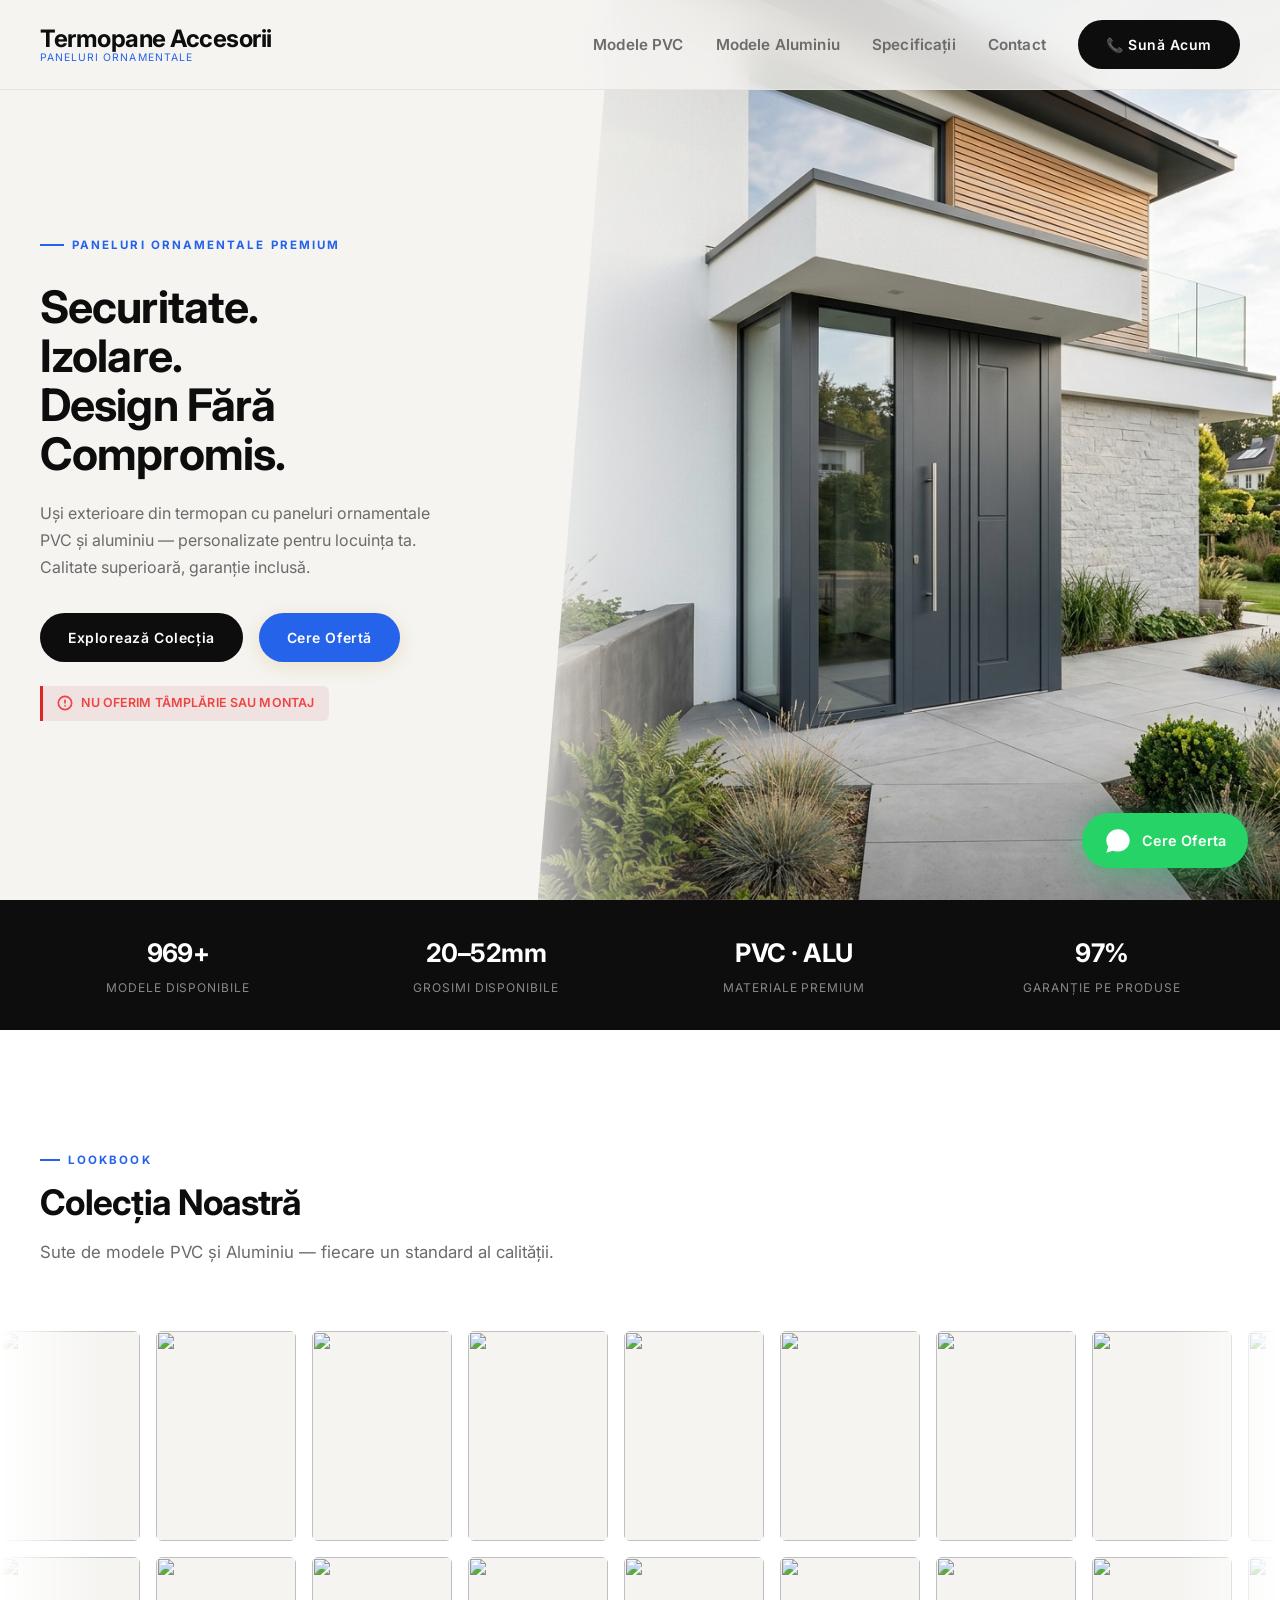
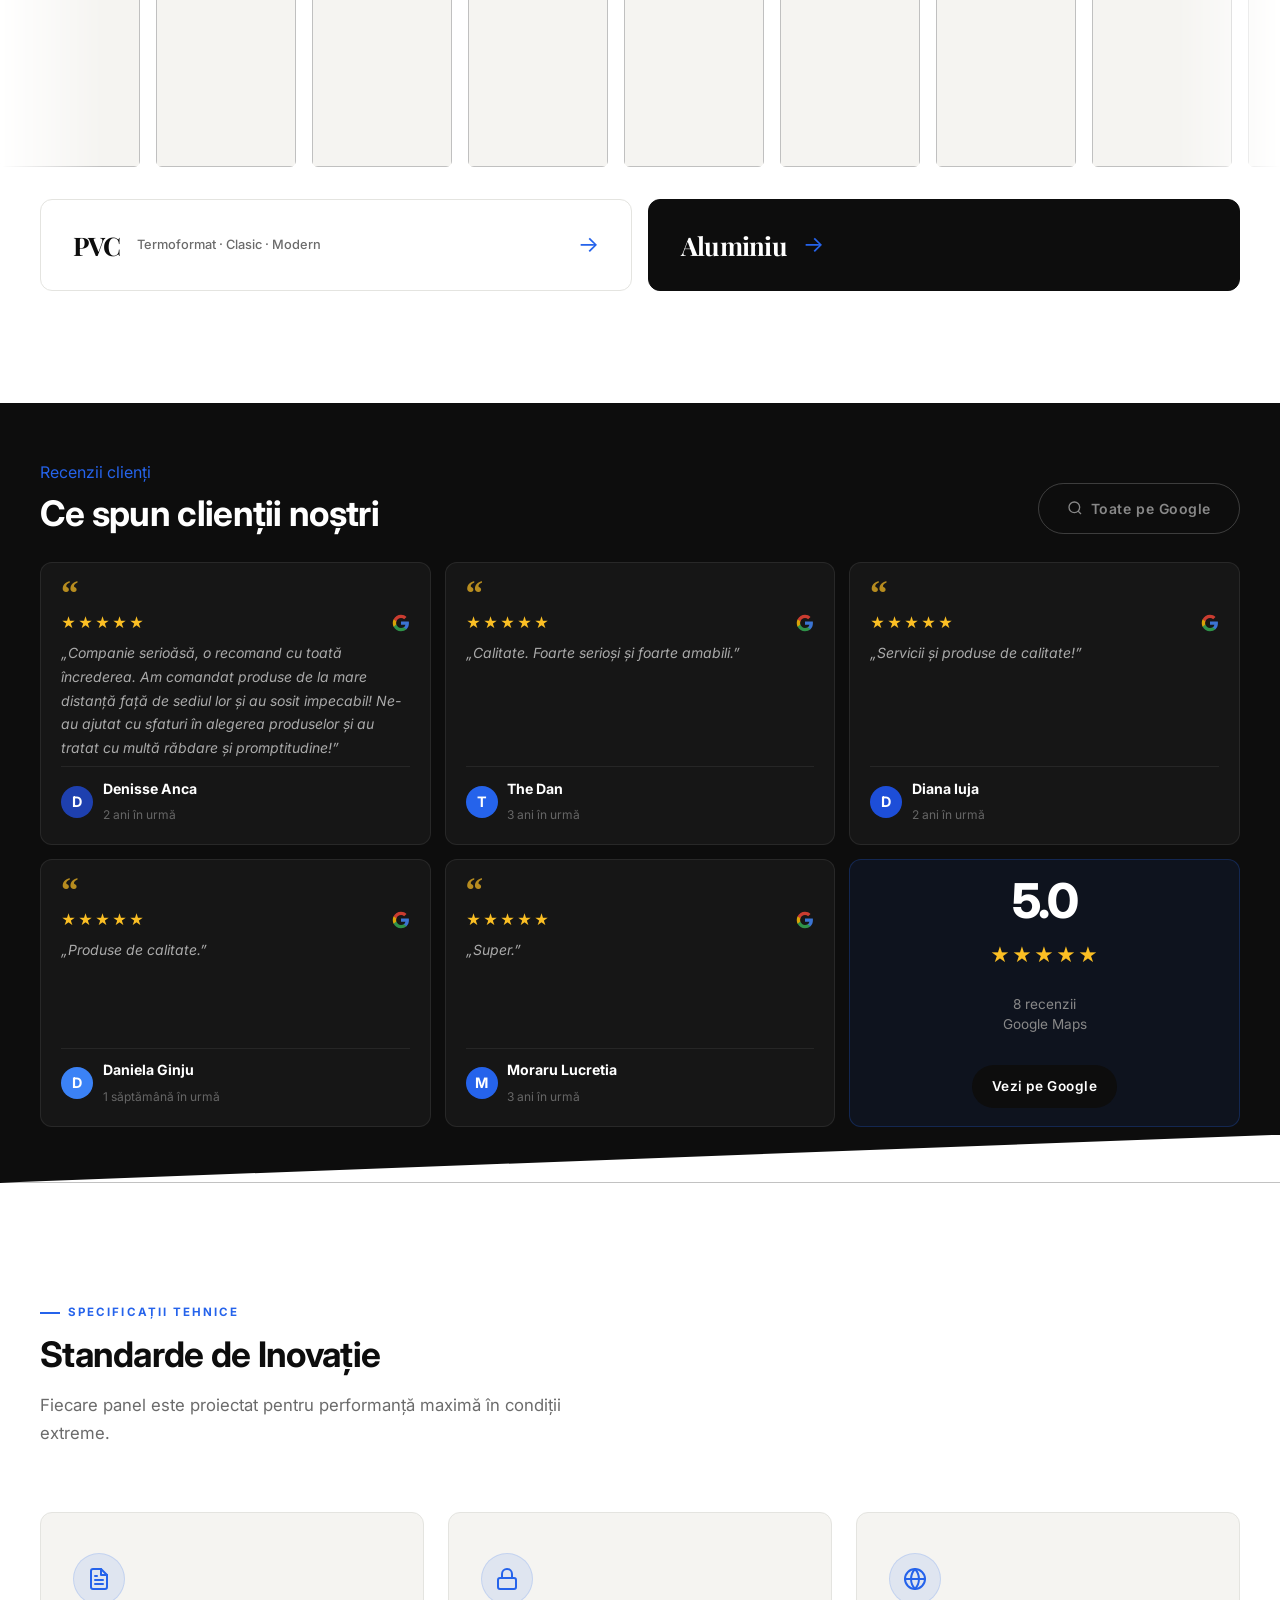
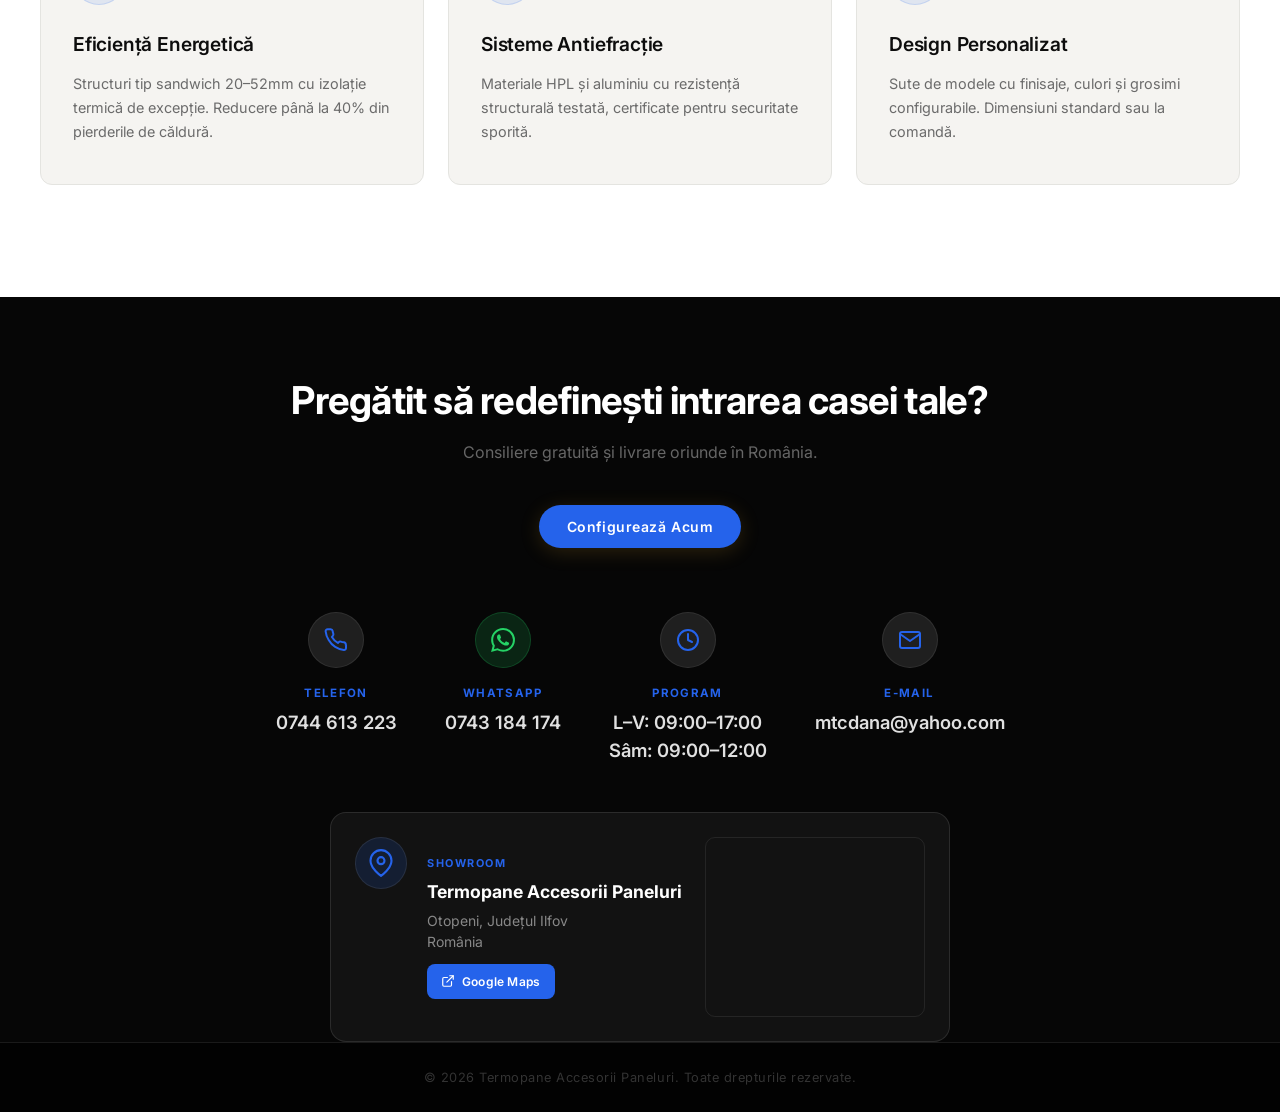
==== website/index.html @ cd64002d "Proiect Termopane - Initial Commit" ====
<!DOCTYPE html>
<html lang="ro" prefix="og: https://ogp.me/ns#">

<head>
    <meta charset="UTF-8">
    <meta name="viewport" content="width=device-width, initial-scale=1.0, viewport-fit=cover">

    <!-- ===== PRIMARY SEO ===== -->
    <title>Paneluri Ornamentale PVC și Aluminiu | Termopane Accesorii Paneluri – Otopeni</title>
    <meta name="description" content="Paneluri ornamentale PVC și aluminiu pentru uși termopan din exterior. 45+ modele premium, livrare oriunde în România. Fără tâmplărie sau montaj. ☎ 0744 613 223">
    <meta name="keywords" content="paneluri ornamentale PVC, paneluri aluminiu, usi termopan, paneluri usa exterior, accesorii termopane, paneluri decorative, usa intrare, paneluri PVC Romania, Termopane Accesorii Paneluri, Otopeni">
    <meta name="author" content="Termopane Accesorii Paneluri">
    <meta name="robots" content="index, follow, max-snippet:-1, max-image-preview:large">
    <meta name="language" content="Romanian">
    <link rel="canonical" href="https://termopaneaccesorii.ro/">

    <!-- ===== OPEN GRAPH (Facebook / WhatsApp) ===== -->
    <meta property="og:type" content="website">
    <meta property="og:locale" content="ro_RO">
    <meta property="og:site_name" content="Termopane Accesorii Paneluri">
    <meta property="og:url" content="https://termopaneaccesorii.ro/">
    <meta property="og:title" content="Paneluri Ornamentale PVC și Aluminiu | Termopane Accesorii Paneluri">
    <meta property="og:description" content="45+ modele de paneluri ornamentale din PVC și aluminiu pentru uși termopan. Calitate superioară, livrare în toată România. ☎ 0744 613 223">
    <meta property="og:image" content="https://termopaneaccesorii.ro/hero-door.png">
    <meta property="og:image:width" content="1200">
    <meta property="og:image:height" content="630">
    <meta property="og:image:alt" content="Paneluri ornamentale PVC și aluminiu pentru uși termopan">

    <!-- ===== TWITTER CARD ===== -->
    <meta name="twitter:card" content="summary_large_image">
    <meta name="twitter:title" content="Paneluri Ornamentale PVC și Aluminiu | Termopane Accesorii Paneluri">
    <meta name="twitter:description" content="45+ modele premium de paneluri ornamentale PVC și aluminiu pentru uși termopan. Livrare România.">
    <meta name="twitter:image" content="https://termopaneaccesorii.ro/hero-door.png">

    <!-- ===== MOBILE / PWA ===== -->
    <meta name="theme-color" content="#0D0D0D">
    <meta name="mobile-web-app-capable" content="yes">
    <meta name="apple-mobile-web-app-capable" content="yes">
    <meta name="apple-mobile-web-app-status-bar-style" content="black-translucent">
    <meta name="apple-mobile-web-app-title" content="Termopane Paneluri">
    <meta name="format-detection" content="telephone=yes">

    <!-- ===== FAVICON ===== -->
    <link rel="icon" type="image/svg+xml" href="favicon.svg">
    <link rel="icon" type="image/png" sizes="512x512" href="favicon.png">
    <link rel="shortcut icon" href="favicon.png">
    <link rel="apple-touch-icon" sizes="180x180" href="favicon.png">

    <!-- ===== PERFORMANCE / PRELOAD ===== -->
    <link rel="preconnect" href="https://fonts.googleapis.com">
    <link rel="preconnect" href="https://fonts.gstatic.com" crossorigin>
    <link rel="preload" href="hero-door.png" as="image">
    <link rel="preload" href="style.css" as="style">
    <link rel="dns-prefetch" href="https://drupanel.ro">

    <!-- ===== FONTS + CSS ===== -->
    <link href="https://fonts.googleapis.com/css2?family=Inter:wght@400;500;600;700&family=Playfair+Display:ital,wght@0,400..700;1,400..700&display=swap" rel="stylesheet">
    <link rel="stylesheet" href="style.css">

    <!-- ===== SCHEMA.ORG – LocalBusiness ===== -->
    <script type="application/ld+json">
    {
      "@context": "https://schema.org",
      "@type": "HomeAndConstructionBusiness",
      "@id": "https://termopaneaccesorii.ro/#business",
      "name": "Termopane Accesorii Paneluri",
      "alternateName": "MTC Dana",
      "url": "https://termopaneaccesorii.ro",
      "logo": "https://termopaneaccesorii.ro/favicon.png",
      "image": "https://termopaneaccesorii.ro/hero-door.png",
      "description": "Furnizor de paneluri ornamentale PVC și aluminiu pentru uși termopan. Livrare în toată România.",
      "telephone": "+40744613223",
      "priceRange": "$$",
      "address": {
        "@type": "PostalAddress",
        "addressLocality": "Otopeni",
        "addressRegion": "Ilfov",
        "addressCountry": "RO"
      },
      "geo": {
        "@type": "GeoCoordinates",
        "latitude": 44.5511128,
        "longitude": 26.07
      },
      "openingHoursSpecification": [
        {
          "@type": "OpeningHoursSpecification",
          "dayOfWeek": ["Monday","Tuesday","Wednesday","Thursday","Friday"],
          "opens": "08:00",
          "closes": "17:00"
        }
      ],
      "sameAs": [
        "https://www.google.com/maps/place/Termopane+Accesorii+Paneluri/@44.5511128,26.07"
      ],
      "hasMap": "https://www.google.com/maps/place/Termopane+Accesorii+Paneluri/@44.5511128,26.07",
      "aggregateRating": {
        "@type": "AggregateRating",
        "ratingValue": "5",
        "reviewCount": "8",
        "bestRating": "5",
        "worstRating": "1"
      }
    }
    </script>

    <!-- ===== SCHEMA.ORG – WebSite (Sitelinks Searchbox) ===== -->
    <script type="application/ld+json">
    {
      "@context": "https://schema.org",
      "@type": "WebSite",
      "@id": "https://termopaneaccesorii.ro/#website",
      "url": "https://termopaneaccesorii.ro",
      "name": "Termopane Accesorii Paneluri",
      "inLanguage": "ro-RO",
      "publisher": {
        "@id": "https://termopaneaccesorii.ro/#business"
      }
    }
    </script>

</head>

<body>

    <!-- ===== NAVBAR ===== -->
    <nav class="navbar" id="navbar">
        <div class="container nav-container">
            <a href="index.html" class="logo">
                <span class="logo-main">Termopane Accesorii</span>
                <span class="logo-sub">PANELURI ORNAMENTALE</span>
            </a>
            <div class="nav-links">
                <a href="catalog-pvc.html">Modele PVC</a>
                <a href="catalog-aluminiu.html">Modele Aluminiu</a>
                <a href="index.html#avantaje">Specificații</a>
                <a href="contact.html">Contact</a>
                <a href="tel:+40744613223" class="btn btn-primary" id="navCta">📞 Sună Acum</a>
            </div>
            <button class="nav-hamburger" id="navHamburger" aria-label="Meniu">
                <span></span><span></span><span></span>
            </button>
        </div>
    </nav>

    <!-- Mobile drawer -->
    <div class="mobile-nav-drawer" id="mobileNavDrawer">
        <button class="mobile-nav-close" id="mobileNavClose">&times;</button>
        <a href="index.html">Acasă</a>
        <a href="catalog-pvc.html">Modele PVC</a>
        <a href="catalog-aluminiu.html">Modele Aluminiu</a>
        <a href="index.html#avantaje">Specificații</a>
        <a href="contact.html">Contact</a>
        <a href="tel:+40744613223" class="btn btn-primary" style="margin-top:1rem">📞 Sună Acum</a>
    </div>

    <!-- ===== HERO ===== -->
    <header class="hero">
        <!-- Background image: sibling of content, not inside grid -->
        <div class="hero-image">
            <img src="hero-door.png" alt="Ușă de intrare antracit modernă casă contemporană"
                style="object-fit: cover;">
        </div>
        <div class="container hero-content">
            <div class="hero-text">
                <span class="eyebrow">Paneluri ornamentale premium</span>
                <h1>Securitate.<br>Izolare.<br>Design Fără<br>Compromis.</h1>
                <p>Uși exterioare din termopan cu paneluri ornamentale PVC și aluminiu — personalizate pentru locuința
                    ta. Calitate superioară, garanție inclusă.</p>
                <div class="hero-actions">
                    <a href="#modele" class="btn btn-primary">Explorează Colecția</a>
                    <button class="btn btn-outline cere-oferta-trigger">Cere Ofertă</button>
                </div>
                <div class="disclaimer-badge">
                    <svg width="16" height="16" viewBox="0 0 24 24" fill="none" stroke="currentColor" stroke-width="2.5"
                        stroke-linecap="round" stroke-linejoin="round">
                        <circle cx="12" cy="12" r="10" />
                        <line x1="12" y1="8" x2="12" y2="12" />
                        <line x1="12" y1="16" x2="12.01" y2="16" />
                    </svg>
                    <span>Nu oferim tâmplărie sau montaj</span>
                </div>
            </div>
        </div>
    </header>

    <!-- ===== STATS BAR ===== -->
    <div class="stats-bar">
        <div class="container stats-grid">
            <div class="stat-item reveal" data-count="1000" data-suffix="+">
                <strong><span class="stat-num">0</span>+</strong>
                <span>Modele disponibile</span>
            </div>
            <div class="stat-item reveal" data-count-text="20–52mm">
                <strong>20–52mm</strong>
                <span>Grosimi disponibile</span>
            </div>
            <div class="stat-item reveal">
                <strong>PVC · ALU</strong>
                <span>Materiale premium</span>
            </div>
            <div class="stat-item reveal" data-count="100" data-suffix="%">
                <strong><span class="stat-num">0</span>%</strong>
                <span>Garanție pe produse</span>
            </div>
        </div>
    </div>

    <!-- ===== LOOKBOOK GALLERY ===== -->
    <section id="modele" class="lookbook section">
        <div class="container">
            <div class="section-title reveal">
                <div class="eyebrow">Lookbook</div>
                <h2>Colecția Noastră</h2>
                <p>Sute de modele PVC și Aluminiu — fiecare un standard al calității.</p>
            </div>
        </div>

        <!-- Row 1: scrolls left (all PVC + ALU) -->
        <div class="panels-marquee" aria-hidden="true">
            <div class="panels-track">
                <div class="panel-thumb"><img src="https://drupanel.ro/images/Produs/1773044836852_poza_v48t3j.jpg"
                        alt=""></div>
                <div class="panel-thumb"><img src="https://drupanel.ro/images/Produs/1773044891984_poza_ye8uys.jpg"
                        alt=""></div>
                <div class="panel-thumb"><img src="https://drupanel.ro/images/Produs/1773314586226_poza_cv4f47.jpg"
                        alt=""></div>
                <div class="panel-thumb"><img src="https://drupanel.ro/images/Produs/1773045013810_poza_yg0ycd.jpg"
                        alt=""></div>
                <div class="panel-thumb"><img src="https://drupanel.ro/images/Produs/1773045079263_poza_ej9j7n.jpg"
                        alt=""></div>
                <div class="panel-thumb"><img src="https://drupanel.ro/images/Produs/1773045125300_poza_al85r4.jpg"
                        alt=""></div>
                <div class="panel-thumb"><img src="https://drupanel.ro/images/Produs/1773045171190_poza_vdkhet.jpg"
                        alt=""></div>
                <div class="panel-thumb"><img src="https://drupanel.ro/images/Produs/1773314763026_poza_voktfb.jpg"
                        alt=""></div>
                <div class="panel-thumb"><img src="https://drupanel.ro/images/Produs/1773045257758_poza_zunsi0.jpg"
                        alt=""></div>
                <div class="panel-thumb"><img src="https://drupanel.ro/images/Produs/1773045285517_poza_7hrgzi.jpg"
                        alt=""></div>
                <!-- duplicate for seamless loop -->
                <div class="panel-thumb"><img src="https://drupanel.ro/images/Produs/1773044836852_poza_v48t3j.jpg"
                        alt=""></div>
                <div class="panel-thumb"><img src="https://drupanel.ro/images/Produs/1773044891984_poza_ye8uys.jpg"
                        alt=""></div>
                <div class="panel-thumb"><img src="https://drupanel.ro/images/Produs/1773314586226_poza_cv4f47.jpg"
                        alt=""></div>
                <div class="panel-thumb"><img src="https://drupanel.ro/images/Produs/1773045013810_poza_yg0ycd.jpg"
                        alt=""></div>
                <div class="panel-thumb"><img src="https://drupanel.ro/images/Produs/1773045079263_poza_ej9j7n.jpg"
                        alt=""></div>
                <div class="panel-thumb"><img src="https://drupanel.ro/images/Produs/1773045125300_poza_al85r4.jpg"
                        alt=""></div>
                <div class="panel-thumb"><img src="https://drupanel.ro/images/Produs/1773045171190_poza_vdkhet.jpg"
                        alt=""></div>
                <div class="panel-thumb"><img src="https://drupanel.ro/images/Produs/1773314763026_poza_voktfb.jpg"
                        alt=""></div>
                <div class="panel-thumb"><img src="https://drupanel.ro/images/Produs/1773045257758_poza_zunsi0.jpg"
                        alt=""></div>
                <div class="panel-thumb"><img src="https://drupanel.ro/images/Produs/1773045285517_poza_7hrgzi.jpg"
                        alt=""></div>
            </div>
        </div>

        <!-- Row 2: scrolls right (all ALU models) -->
        <div class="panels-marquee" aria-hidden="true" style="margin-top: 1rem;">
            <div class="panels-track panels-track--reverse">
                <div class="panel-thumb"><img src="https://drupanel.ro/images/Produs/r2501_-_roluit_poza_079e0.jpg"
                        alt=""></div>
                <div class="panel-thumb"><img src="https://drupanel.ro/images/Produs/r2502_-_roluit_poza_c8730.jpg"
                        alt=""></div>
                <div class="panel-thumb"><img src="https://drupanel.ro/images/Produs/r2503_-_roluit_poza_1b904.jpg"
                        alt=""></div>
                <div class="panel-thumb"><img src="https://drupanel.ro/images/Produs/r2504_-_roluit_poza_85ddf.jpg"
                        alt=""></div>
                <div class="panel-thumb"><img src="https://drupanel.ro/images/Produs/r2505a_-_roluit_poza_03da3.jpg"
                        alt=""></div>
                <div class="panel-thumb"><img src="https://drupanel.ro/images/Produs/r2505b_-_roluit_poza_d3884.jpg"
                        alt=""></div>
                <div class="panel-thumb"><img src="https://drupanel.ro/images/Produs/r2506_-_roluit_poza_b1184.jpg"
                        alt=""></div>
                <div class="panel-thumb"><img src="https://drupanel.ro/images/Produs/r2507_-_roluit_poza_bcd82.jpg"
                        alt=""></div>
                <div class="panel-thumb"><img src="https://drupanel.ro/images/Produs/r2508_-_roluit_poza_b44b0.jpg"
                        alt=""></div>
                <div class="panel-thumb"><img src="https://drupanel.ro/images/Produs/r2509_-_roluit_poza_db07b.jpg"
                        alt=""></div>
                <!-- duplicate -->
                <div class="panel-thumb"><img src="https://drupanel.ro/images/Produs/r2501_-_roluit_poza_079e0.jpg"
                        alt=""></div>
                <div class="panel-thumb"><img src="https://drupanel.ro/images/Produs/r2502_-_roluit_poza_c8730.jpg"
                        alt=""></div>
                <div class="panel-thumb"><img src="https://drupanel.ro/images/Produs/r2503_-_roluit_poza_1b904.jpg"
                        alt=""></div>
                <div class="panel-thumb"><img src="https://drupanel.ro/images/Produs/r2504_-_roluit_poza_85ddf.jpg"
                        alt=""></div>
                <div class="panel-thumb"><img src="https://drupanel.ro/images/Produs/r2505a_-_roluit_poza_03da3.jpg"
                        alt=""></div>
                <div class="panel-thumb"><img src="https://drupanel.ro/images/Produs/r2505b_-_roluit_poza_d3884.jpg"
                        alt=""></div>
                <div class="panel-thumb"><img src="https://drupanel.ro/images/Produs/r2506_-_roluit_poza_b1184.jpg"
                        alt=""></div>
                <div class="panel-thumb"><img src="https://drupanel.ro/images/Produs/r2507_-_roluit_poza_bcd82.jpg"
                        alt=""></div>
                <div class="panel-thumb"><img src="https://drupanel.ro/images/Produs/r2508_-_roluit_poza_b44b0.jpg"
                        alt=""></div>
                <div class="panel-thumb"><img src="https://drupanel.ro/images/Produs/r2509_-_roluit_poza_db07b.jpg"
                        alt=""></div>
            </div>
        </div>

        <!-- Catalog CTA buttons -->
        <div class="container">
            <div class="catalog-cta-row reveal">
                <a href="catalog-pvc.html" class="catalog-cta-btn">
                    <span class="catalog-cta-label">PVC</span>
                    <span class="catalog-cta-desc">Termoformat · Clasic · Modern</span>
                    <span class="catalog-cta-arrow">→</span>
                </a>
                <a href="catalog-aluminiu.html" class="catalog-cta-btn catalog-cta-btn--dark">
                    <span class="catalog-cta-label">Aluminiu</span>
                    <span class="catalog-cta-arrow">→</span>
                </a>
            </div>
        </div>
    </section>


    <!-- ===== TESTIMONIALE PREMIUM ===== -->
    <section id="testimoniale" class="reviews-section section">
        <div class="container">
            <div class="reviews-header reveal">
                <div>
                    <div class="eyebrow">Recenzii clienți</div>
                    <h2>Ce spun clienții noştri</h2>
                </div>
                <a href="https://www.google.com/maps/place/Termopane+Accesorii+Paneluri/@44.5511128,26.07" target="_blank" class="btn btn-outline" style="flex-shrink:0;">
                    <svg width="16" height="16" viewBox="0 0 24 24" fill="none" stroke="currentColor" stroke-width="2"><circle cx="11" cy="11" r="8"/><line x1="21" y1="21" x2="16.65" y2="16.65"/></svg>
                    Toate pe Google
                </a>
            </div>
            <div class="reviews-grid">
                <div class="review-card reveal">
                    <div class="review-quote">&ldquo;</div>
                    <div class="review-top">
                        <div class="review-stars">&#9733;&#9733;&#9733;&#9733;&#9733;</div>
                        <div class="google-badge"><svg viewBox="0 0 24 24" width="18" height="18"><path fill="#4285F4" d="M22.56 12.25c0-.78-.07-1.53-.2-2.25H12v4.26h5.92c-.26 1.37-1.04 2.53-2.21 3.31v2.77h3.57c2.08-1.92 3.28-4.74 3.28-8.09z"/><path fill="#34A853" d="M12 23c2.97 0 5.46-.98 7.28-2.66l-3.57-2.77c-.98.66-2.23 1.06-3.71 1.06-2.86 0-5.29-1.93-6.16-4.53H2.18v2.84C3.99 20.53 7.7 23 12 23z"/><path fill="#FBBC05" d="M5.84 14.09c-.22-.66-.35-1.36-.35-2.09s.13-1.43.35-2.09V7.07H2.18C1.43 8.55 1 10.22 1 12s.43 3.45 1.18 4.93l3.66-2.84z"/><path fill="#EA4335" d="M12 5.38c1.62 0 3.06.56 4.21 1.64l3.15-3.15C17.45 2.09 14.97 1 12 1 7.7 1 3.99 3.47 2.18 7.07l3.66 2.84c.87-2.6 3.3-4.53 6.16-4.53z"/></svg></div>
                    </div>
                    <p class="review-body">&bdquo;Companie serioăsă, o recomand cu toată încrederea. Am comandat produse de la mare distanță față de sediul lor şi au sosit impecabil! Ne-au ajutat cu sfaturi în alegerea produselor şi au tratat cu multă răbdare şi promptitudine!&rdquo;</p>
                    <div class="review-author">
                        <div class="review-avatar" style="background:#1e40af;">D</div>
                        <div><strong>Denisse Anca</strong><span>2 ani în urmă</span></div>
                    </div>
                </div>
                <div class="review-card reveal">
                    <div class="review-quote">&ldquo;</div>
                    <div class="review-top">
                        <div class="review-stars">&#9733;&#9733;&#9733;&#9733;&#9733;</div>
                        <div class="google-badge"><svg viewBox="0 0 24 24" width="18" height="18"><path fill="#4285F4" d="M22.56 12.25c0-.78-.07-1.53-.2-2.25H12v4.26h5.92c-.26 1.37-1.04 2.53-2.21 3.31v2.77h3.57c2.08-1.92 3.28-4.74 3.28-8.09z"/><path fill="#34A853" d="M12 23c2.97 0 5.46-.98 7.28-2.66l-3.57-2.77c-.98.66-2.23 1.06-3.71 1.06-2.86 0-5.29-1.93-6.16-4.53H2.18v2.84C3.99 20.53 7.7 23 12 23z"/><path fill="#FBBC05" d="M5.84 14.09c-.22-.66-.35-1.36-.35-2.09s.13-1.43.35-2.09V7.07H2.18C1.43 8.55 1 10.22 1 12s.43 3.45 1.18 4.93l3.66-2.84z"/><path fill="#EA4335" d="M12 5.38c1.62 0 3.06.56 4.21 1.64l3.15-3.15C17.45 2.09 14.97 1 12 1 7.7 1 3.99 3.47 2.18 7.07l3.66 2.84c.87-2.6 3.3-4.53 6.16-4.53z"/></svg></div>
                    </div>
                    <p class="review-body">&bdquo;Calitate. Foarte serioşi şi foarte amabili.&rdquo;</p>
                    <div class="review-author">
                        <div class="review-avatar" style="background:#2563EB;">T</div>
                        <div><strong>The Dan</strong><span>3 ani în urmă</span></div>
                    </div>
                </div>
                <div class="review-card reveal">
                    <div class="review-quote">&ldquo;</div>
                    <div class="review-top">
                        <div class="review-stars">&#9733;&#9733;&#9733;&#9733;&#9733;</div>
                        <div class="google-badge"><svg viewBox="0 0 24 24" width="18" height="18"><path fill="#4285F4" d="M22.56 12.25c0-.78-.07-1.53-.2-2.25H12v4.26h5.92c-.26 1.37-1.04 2.53-2.21 3.31v2.77h3.57c2.08-1.92 3.28-4.74 3.28-8.09z"/><path fill="#34A853" d="M12 23c2.97 0 5.46-.98 7.28-2.66l-3.57-2.77c-.98.66-2.23 1.06-3.71 1.06-2.86 0-5.29-1.93-6.16-4.53H2.18v2.84C3.99 20.53 7.7 23 12 23z"/><path fill="#FBBC05" d="M5.84 14.09c-.22-.66-.35-1.36-.35-2.09s.13-1.43.35-2.09V7.07H2.18C1.43 8.55 1 10.22 1 12s.43 3.45 1.18 4.93l3.66-2.84z"/><path fill="#EA4335" d="M12 5.38c1.62 0 3.06.56 4.21 1.64l3.15-3.15C17.45 2.09 14.97 1 12 1 7.7 1 3.99 3.47 2.18 7.07l3.66 2.84c.87-2.6 3.3-4.53 6.16-4.53z"/></svg></div>
                    </div>
                    <p class="review-body">&bdquo;Servicii şi produse de calitate!&rdquo;</p>
                    <div class="review-author">
                        <div class="review-avatar" style="background:#1d4ed8;">D</div>
                        <div><strong>Diana Iuja</strong><span>2 ani în urmă</span></div>
                    </div>
                </div>
                <div class="review-card reveal">
                    <div class="review-quote">&ldquo;</div>
                    <div class="review-top">
                        <div class="review-stars">&#9733;&#9733;&#9733;&#9733;&#9733;</div>
                        <div class="google-badge"><svg viewBox="0 0 24 24" width="18" height="18"><path fill="#4285F4" d="M22.56 12.25c0-.78-.07-1.53-.2-2.25H12v4.26h5.92c-.26 1.37-1.04 2.53-2.21 3.31v2.77h3.57c2.08-1.92 3.28-4.74 3.28-8.09z"/><path fill="#34A853" d="M12 23c2.97 0 5.46-.98 7.28-2.66l-3.57-2.77c-.98.66-2.23 1.06-3.71 1.06-2.86 0-5.29-1.93-6.16-4.53H2.18v2.84C3.99 20.53 7.7 23 12 23z"/><path fill="#FBBC05" d="M5.84 14.09c-.22-.66-.35-1.36-.35-2.09s.13-1.43.35-2.09V7.07H2.18C1.43 8.55 1 10.22 1 12s.43 3.45 1.18 4.93l3.66-2.84z"/><path fill="#EA4335" d="M12 5.38c1.62 0 3.06.56 4.21 1.64l3.15-3.15C17.45 2.09 14.97 1 12 1 7.7 1 3.99 3.47 2.18 7.07l3.66 2.84c.87-2.6 3.3-4.53 6.16-4.53z"/></svg></div>
                    </div>
                    <p class="review-body">&bdquo;Produse de calitate.&rdquo;</p>
                    <div class="review-author">
                        <div class="review-avatar" style="background:#3b82f6;">D</div>
                        <div><strong>Daniela Ginju</strong><span>1 săptămână în urmă</span></div>
                    </div>
                </div>
                <div class="review-card reveal">
                    <div class="review-quote">&ldquo;</div>
                    <div class="review-top">
                        <div class="review-stars">&#9733;&#9733;&#9733;&#9733;&#9733;</div>
                        <div class="google-badge"><svg viewBox="0 0 24 24" width="18" height="18"><path fill="#4285F4" d="M22.56 12.25c0-.78-.07-1.53-.2-2.25H12v4.26h5.92c-.26 1.37-1.04 2.53-2.21 3.31v2.77h3.57c2.08-1.92 3.28-4.74 3.28-8.09z"/><path fill="#34A853" d="M12 23c2.97 0 5.46-.98 7.28-2.66l-3.57-2.77c-.98.66-2.23 1.06-3.71 1.06-2.86 0-5.29-1.93-6.16-4.53H2.18v2.84C3.99 20.53 7.7 23 12 23z"/><path fill="#FBBC05" d="M5.84 14.09c-.22-.66-.35-1.36-.35-2.09s.13-1.43.35-2.09V7.07H2.18C1.43 8.55 1 10.22 1 12s.43 3.45 1.18 4.93l3.66-2.84z"/><path fill="#EA4335" d="M12 5.38c1.62 0 3.06.56 4.21 1.64l3.15-3.15C17.45 2.09 14.97 1 12 1 7.7 1 3.99 3.47 2.18 7.07l3.66 2.84c.87-2.6 3.3-4.53 6.16-4.53z"/></svg></div>
                    </div>
                    <p class="review-body">&bdquo;Super.&rdquo;</p>
                    <div class="review-author">
                        <div class="review-avatar" style="background:#2563EB;">M</div>
                        <div><strong>Moraru Lucretia</strong><span>3 ani în urmă</span></div>
                    </div>
                </div>
                <div class="review-card review-card--rating reveal">
                    <div style="font-size:3rem;font-weight:800;color:#fff;line-height:1;letter-spacing:-0.04em;">5.0</div>
                    <div class="review-stars" style="font-size:1.2rem;margin:.5rem 0;">&#9733;&#9733;&#9733;&#9733;&#9733;</div>
                    <p style="color:#888;font-size:0.85rem;margin:.5rem 0 1.5rem;line-height:1.5;">8 recenzii<br>Google Maps</p>
                    <a href="https://www.google.com/maps/place/Termopane+Accesorii+Paneluri/@44.5511128,26.07" target="_blank" class="btn btn-primary" style="font-size:0.85rem;padding:.65rem 1.25rem;">
                        Vezi pe Google
                    </a>
                </div>
            </div>
        </div>
    </section>

        <!-- ===== FEATURES ===== -->
    <section id="avantaje" class="features section">
        <div class="container relative z-10">
            <div class="section-title reveal">
                <div class="eyebrow">Specificații tehnice</div>
                <h2>Standarde de Inovație</h2>
                <p>Fiecare panel este proiectat pentru performanță maximă în condiții extreme.</p>
            </div>
            <div class="features-grid">
                <div class="glass-card reveal">
                    <div class="icon">
                        <svg width="24" height="24" viewBox="0 0 24 24" fill="none" stroke="currentColor"
                            stroke-width="2" stroke-linecap="round" stroke-linejoin="round">
                            <path d="M14 2H6a2 2 0 0 0-2 2v16a2 2 0 0 0 2 2h12a2 2 0 0 0 2-2V8z"></path>
                            <polyline points="14 2 14 8 20 8"></polyline>
                            <line x1="16" y1="13" x2="8" y2="13"></line>
                            <line x1="16" y1="17" x2="8" y2="17"></line>
                            <polyline points="10 9 9 9 8 9"></polyline>
                        </svg>
                    </div>
                    <h3>Eficiență Energetică</h3>
                    <p>Structuri tip sandwich 20–52mm cu izolație termică de excepție. Reducere până la 40% din
                        pierderile de căldură.</p>
                </div>
                <div class="glass-card reveal">
                    <div class="icon">
                        <svg width="24" height="24" viewBox="0 0 24 24" fill="none" stroke="currentColor"
                            stroke-width="2" stroke-linecap="round" stroke-linejoin="round">
                            <rect x="3" y="11" width="18" height="11" rx="2" ry="2"></rect>
                            <path d="M7 11V7a5 5 0 0 1 10 0v4"></path>
                        </svg>
                    </div>
                    <h3>Sisteme Antiefracție</h3>
                    <p>Materiale HPL și aluminiu cu rezistență structurală testată, certificate pentru securitate
                        sporită.</p>
                </div>
                <div class="glass-card reveal">
                    <div class="icon">
                        <svg width="24" height="24" viewBox="0 0 24 24" fill="none" stroke="currentColor"
                            stroke-width="2" stroke-linecap="round" stroke-linejoin="round">
                            <circle cx="12" cy="12" r="10"></circle>
                            <line x1="2" y1="12" x2="22" y2="12"></line>
                            <path
                                d="M12 2a15.3 15.3 0 0 1 4 10 15.3 15.3 0 0 1-4 10 15.3 15.3 0 0 1-4-10 15.3 15.3 0 0 1 4-10z">
                            </path>
                        </svg>
                    </div>
                    <h3>Design Personalizat</h3>
                    <p>Sute de modele cu finisaje, culori și grosimi configurabile. Dimensiuni standard sau la comandă.
                    </p>
                </div>
            </div>
        </div>
    </section>

    <!-- ===== FOOTER / CONTACT ===== -->
    <footer id="contact" class="footer">
        <div class="container">
            <div class="footer-cta reveal">
                <h2>Pregătit să redefinești intrarea casei tale?</h2>
                <p>Consiliere gratuită și livrare oriunde în România.</p>
                <button class="btn btn-primary cere-oferta-trigger" style="margin: 0 auto;">Configurează Acum</button>
            </div>
            <div class="contact-details reveal">
                <div class="contact-item">
                    <div class="contact-icon">
                        <svg width="20" height="20" viewBox="0 0 24 24" fill="none" stroke="currentColor"
                            stroke-width="2" stroke-linecap="round" stroke-linejoin="round">
                            <path
                                d="M22 16.92v3a2 2 0 0 1-2.18 2 19.79 19.79 0 0 1-8.63-3.07A19.5 19.5 0 0 1 4.69 12 19.79 19.79 0 0 1 1.63 3.36 2 2 0 0 1 3.6 1.18h3a2 2 0 0 1 2 1.72c.127.96.361 1.903.7 2.81a2 2 0 0 1-.45 2.11L7.91 8.95a16 16 0 0 0 6 6l.86-.86a2 2 0 0 1 2.11-.45c.907.339 1.85.573 2.81.7A2 2 0 0 1 21.73 16.92z" />
                        </svg>
                    </div>
                    <span>Telefon</span>
                    <a href="tel:0744613223">0744 613 223</a>
                </div>
                <div class="contact-item">
                    <div class="contact-icon contact-icon--whatsapp">
                        <svg width="20" height="20" viewBox="0 0 24 24" fill="currentColor">
                            <path
                                d="M17.472 14.382c-.297-.149-1.758-.867-2.03-.967-.273-.099-.471-.148-.67.15-.197.297-.767.966-.94 1.164-.173.199-.347.223-.644.075-.297-.15-1.255-.463-2.39-1.475-.883-.788-1.48-1.761-1.653-2.059-.173-.297-.018-.458.13-.606.134-.133.298-.347.446-.52.149-.174.198-.298.298-.497.099-.198.05-.371-.025-.52-.075-.149-.669-1.612-.916-2.207-.242-.579-.487-.5-.669-.51-.173-.008-.371-.01-.57-.01-.198 0-.52.074-.792.372-.272.297-1.04 1.016-1.04 2.479 0 1.462 1.065 2.875 1.213 3.074.149.198 2.096 3.2 5.077 4.487.709.306 1.262.489 1.694.625.712.227 1.36.195 1.871.118.571-.085 1.758-.719 2.006-1.413.248-.694.248-1.289.173-1.413-.074-.124-.272-.198-.57-.347m-5.421 7.403h-.004a9.87 9.87 0 0 1-5.031-1.378l-.361-.214-3.741.982.998-3.648-.235-.374a9.86 9.86 0 0 1-1.51-5.26c.001-5.45 4.436-9.884 9.888-9.884 2.64 0 5.122 1.03 6.988 2.898a9.825 9.825 0 0 1 2.893 6.994c-.003 5.45-4.437 9.884-9.885 9.884m8.413-18.297A11.815 11.815 0 0 0 12.05 0C5.495 0 .16 5.335.157 11.892c0 2.096.547 4.142 1.588 5.945L.057 24l6.305-1.654a11.882 11.882 0 0 0 5.683 1.448h.005c6.554 0 11.89-5.335 11.893-11.893a11.821 11.821 0 0 0-3.48-8.413z" />
                        </svg>
                    </div>
                    <span>WhatsApp</span>
                    <a href="https://wa.me/40743184174" target="_blank">0743 184 174</a>
                </div>
                <div class="contact-item">
                    <div class="contact-icon">
                        <svg width="20" height="20" viewBox="0 0 24 24" fill="none" stroke="currentColor"
                            stroke-width="2" stroke-linecap="round" stroke-linejoin="round">
                            <circle cx="12" cy="12" r="10" />
                            <polyline points="12 6 12 12 16 14" />
                        </svg>
                    </div>
                    <span>Program</span>
                    <p>L–V: 09:00–17:00<br>Sâm: 09:00–12:00</p>
                </div>
                <div class="contact-item">
                    <div class="contact-icon">
                        <svg width="20" height="20" viewBox="0 0 24 24" fill="none" stroke="currentColor"
                            stroke-width="2" stroke-linecap="round" stroke-linejoin="round">
                            <path d="M4 4h16c1.1 0 2 .9 2 2v12c0 1.1-.9 2-2 2H4c-1.1 0-2-.9-2-2V6c0-1.1.9-2 2-2z" />
                            <polyline points="22,6 12,13 2,6" />
                        </svg>
                    </div>
                    <span>E-mail</span>
                    <a href="mailto:mtcdana@yahoo.com">mtcdana@yahoo.com</a>
                </div>
            </div>

            <!-- Location card -->
            <div class="location-card reveal">
                <div class="location-pin">
                    <svg width="28" height="28" viewBox="0 0 24 24" fill="none" stroke="currentColor" stroke-width="1.8"
                        stroke-linecap="round" stroke-linejoin="round">
                        <path d="M21 10c0 7-9 13-9 13s-9-6-9-13a9 9 0 0 1 18 0z" />
                        <circle cx="12" cy="10" r="3" />
                    </svg>
                </div>
                <div class="location-info">
                    <span class="location-label">Showroom</span>
                    <strong>Termopane Accesorii Paneluri</strong>
                    <p>Otopeni, Județul Ilfov<br>România</p>
                    <a href="https://www.google.com/maps/place/Termopane+Accesorii+Paneluri/@44.5511128,26.07"
                        target="_blank" rel="noopener" class="location-btn" style="margin-top: 0.75rem;">
                        <svg width="14" height="14" viewBox="0 0 24 24" fill="none" stroke="currentColor"
                            stroke-width="2" stroke-linecap="round" stroke-linejoin="round">
                            <path d="M18 13v6a2 2 0 0 1-2 2H5a2 2 0 0 1-2-2V8a2 2 0 0 1 2-2h6" />
                            <polyline points="15 3 21 3 21 9" />
                            <line x1="10" y1="14" x2="21" y2="3" />
                        </svg>
                        Google Maps
                    </a>
                </div>
                <div class="location-map-thumb">
                    <iframe
                        src="https://www.google.com/maps/embed?pb=!1m14!1m8!1m3!1d177.7027409020551!2d26.076106195105176!3d44.55111283494904!3m2!1i1024!2i768!4f13.1!3m3!1m2!1s0x40b21dde45029705%3A0x5b52efa6216f22be!2sTermopane%20Accesorii%20Paneluri!5e0!3m2!1sen!2sro!4v1775204832389!5m2!1sen!2sro"
                        style="border:0; width:100%; height:100%; display:block;" allowfullscreen="" loading="lazy"
                        referrerpolicy="no-referrer-when-downgrade" title="Termopane Accesorii Paneluri pe Google Maps">
                    </iframe>
                </div>
            </div>

        </div>
        <div class="footer-bottom">
            <p>&copy; 2026 Termopane Accesorii Paneluri. Toate drepturile rezervate.</p>
        </div>
    </footer>


    <!-- Back to top -->
    <button id="back-to-top" class="back-to-top" aria-label="Întors sus">
        <svg width="20" height="20" viewBox="0 0 24 24" fill="none" stroke="currentColor" stroke-width="2.5" stroke-linecap="round" stroke-linejoin="round"><polyline points="18 15 12 9 6 15"/></svg>
    </button>

    <!-- Mobile sticky call bar (visible only on mobile) -->
    <a href="tel:0744613223" class="mobile-sticky-call" id="mobileStickyCall" aria-label="Sună Acum">
        <svg width="20" height="20" viewBox="0 0 24 24" fill="none" stroke="currentColor" stroke-width="2.5" stroke-linecap="round" stroke-linejoin="round">
            <path d="M22 16.92v3a2 2 0 0 1-2.18 2 19.79 19.79 0 0 1-8.63-3.07A19.5 19.5 0 0 1 4.69 12 19.79 19.79 0 0 1 1.63 3.36 2 2 0 0 1 3.6 1.18h3a2 2 0 0 1 2 1.72c.127.96.361 1.903.7 2.81a2 2 0 0 1-.45 2.11L7.91 8.95a16 16 0 0 0 6 6l.86-.86a2 2 0 0 1 2.11-.45c.907.339 1.85.573 2.81.7A2 2 0 0 1 21.73 16.92z" />
        </svg>
        <span>Sună Acum — 0744 613 223</span>
    </a>

    <!-- Lightbox overlay -->
    <div class="lightbox-overlay" id="lightboxOverlay" role="dialog" aria-modal="true" aria-label="Previzualizare imagine">
        <div class="lightbox-inner">
            <img src="" alt="Panel" class="lightbox-img" id="lightboxImg">
        </div>
        <button class="lightbox-close" id="lightboxClose" aria-label="Închide">&times;</button>
        <button class="lightbox-nav lightbox-prev" id="lightboxPrev" aria-label="Anterior">&#8592;</button>
        <button class="lightbox-nav lightbox-next" id="lightboxNext" aria-label="Următor">&#8594;</button>
        <div class="lightbox-counter" id="lightboxCounter"></div>
    </div>

    <script src="main.js"></script>
</body>

</html>
---- website/style.css ----
/* =====================================================
   TERMOPAN PREMIUM — Ultra-Modern Redesign 2026
   Font: DM Sans (geometric, clean) + Fraunces (editorial serif)
   Palette: Near-black, crisp white, electric orange accent
   ===================================================== */

/* Google Fonts are loaded via HTML */
:root {
    /* Base Colors */
    --c-bg:        #F5F4F1;   /* warm off-white */
    --c-surface:   #FFFFFF;
    --c-dark:      #0D0D0D;   /* near-black */
    --c-mid:       #6B6B6B;
    --c-border:    #E4E4E0;
    --c-accent:    #2563EB;   /* modern vibrant blue */
    --c-accent-lt: #EFF6FF;   /* light blue tint */

    /* Typography — Inter for body, Playfair Display for luxury headings */
    --f-sans:  'Inter', system-ui, sans-serif;
    --f-body:  'Inter', system-ui, sans-serif;
    --f-serif: 'Playfair Display', Georgia, serif;

    /* Sizing */
    --radius-sm: 6px;
    --radius-md: 12px;
    --radius-lg: 24px;
    --radius-pill: 999px;

    /* Transitions */
    --ease: cubic-bezier(0.25, 1, 0.5, 1);
    --t: 0.35s var(--ease);
}

/* =====================================================
   STATS BAR
   ===================================================== */
.stats-bar { background: var(--c-dark); padding: 2rem 0; }
.stats-grid { display: grid; grid-template-columns: repeat(4, 1fr); gap: 2rem; }
.stat-item { text-align: center; }
.stat-item strong { display: block; font-family: var(--f-sans); font-size: 1.6rem; font-weight: 700; color: #fff; letter-spacing: -0.02em; white-space: nowrap; }
.stat-item > span { font-family: var(--f-body); font-size: 0.75rem; color: #888; text-transform: uppercase; letter-spacing: 0.08em; margin-top: 0.25rem; display: block; }
/* Fix: stat-num inside strong must stay inline — general span rule above was making it block */
.stat-num { display: inline !important; }

/* Section CTA row */
.section-cta { display: flex; justify-content: center; gap: 1rem; margin-top: 3rem; flex-wrap: wrap; }

@media (max-width: 768px) {
    .stats-grid { grid-template-columns: repeat(2, 1fr); }
}

/* ---- Reset & Base ---- */
*, *::before, *::after { box-sizing: border-box; margin: 0; padding: 0; }
html { scroll-behavior: smooth; font-size: 16px; }
body { font-family: var(--f-body); background: var(--c-bg); color: var(--c-dark); overflow-x: hidden; line-height: 1.65; -webkit-font-smoothing: antialiased; }
img { display: block; max-width: 100%; }
a { color: inherit; text-decoration: none; }
button { font-family: inherit; cursor: pointer; border: none; background: none; }

/* ---- Container ---- */
.container { max-width: 1320px; margin: 0 auto; padding: 0 2.5rem; }

/* =====================================================
   NAVBAR
   ===================================================== */
.navbar {
    position: fixed; top: 0; width: 100%; z-index: 1000;
    padding: 1.25rem 0;
    background: rgba(245, 244, 241, 0.85);
    backdrop-filter: blur(16px);
    -webkit-backdrop-filter: blur(16px);
    border-bottom: 1px solid var(--c-border);
    transition: var(--t);
}
.navbar.scrolled { padding: 0.9rem 0; }
.nav-container { display: flex; justify-content: space-between; align-items: center; }
.logo {
    display: flex;
    flex-direction: column;
    line-height: 1.15;
    text-decoration: none;
}
.logo-main {
    font-family: var(--f-sans);
    font-size: 1.5rem;
    font-weight: 700;
    letter-spacing: -0.02em;
    color: var(--c-dark);
}
.logo-sub {
    font-family: var(--f-body);
    font-size: 0.65rem;
    font-weight: 400;
    letter-spacing: 0.1em;
    text-transform: uppercase;
    color: var(--c-accent);
}
.nav-links { display: flex; align-items: center; gap: 2rem; }
.nav-links a:not(.btn) { font-family: var(--f-body); font-size: 0.95rem; font-weight: 600; color: var(--c-mid); transition: color var(--t); letter-spacing: 0.01em; }
.nav-links a:not(.btn):hover, .nav-links a.active-link { color: var(--c-dark); }
.sticky-cta { display: none; } /* replaced by chat FAB */

/* ---- Buttons ---- */
.btn {
    display: inline-flex; align-items: center; gap: 0.5rem;
    padding: 0.8rem 1.75rem;
    font-family: var(--f-body); font-size: 0.875rem; font-weight: 600; letter-spacing: 0.04em;
    border-radius: var(--radius-pill);
    transition: var(--t);
    white-space: nowrap;
}
.btn-primary  { background: var(--c-dark); color: #fff; }
.btn-primary:hover { background: var(--c-accent); transform: translateY(-1px); }
.btn-outline  { background: transparent; border: 1.5px solid var(--c-dark); color: var(--c-dark); }
.btn-outline:hover { background: var(--c-dark); color: #fff; }
.cere-oferta-trigger.btn {
    background: var(--c-accent); color: #fff; border: none;
    box-shadow: 0 4px 20px rgba(196, 146, 42, 0.2);
}
.cere-oferta-trigger.btn:hover { background: var(--c-accent); }

/* =====================================================
   HERO
   ===================================================== */
.hero {
    min-height: 100svh;
    padding: 8rem 0 5rem;
    display: flex; align-items: center;
    background-color: var(--c-bg);
    position: relative; overflow: hidden;
    /* Isolate stacking context so hero-image z-index doesn't leak */
    isolation: isolate;
}
/* Dark split panel removed — image is now full-bleed background */
.hero::before { display: none; }
.hero-content {
    position: relative; z-index: 2;
    display: grid; grid-template-columns: 1fr 1fr;
    align-items: center; gap: 3rem; width: 100%;
}
.hero-text .eyebrow {
    display: inline-flex; align-items: center; gap: 0.5rem;
    font-family: var(--f-body); font-size: 0.72rem; text-transform: uppercase; letter-spacing: 0.18em;
    color: var(--c-accent); font-weight: 700; margin-bottom: 1.75rem;
}
.hero-text .eyebrow::before { content: ''; display: block; width: 24px; height: 2px; background: var(--c-accent); }
.hero-text h1 {
    font-family: var(--f-sans); font-size: clamp(2.2rem, 3.5vw, 3.2rem);
    font-weight: 700; line-height: 1.1; letter-spacing: -0.02em;
    color: var(--c-dark); margin-bottom: 1.25rem;
}
.hero-text p { font-family: var(--f-body); font-size: 1rem; color: var(--c-mid); max-width: 420px; margin-bottom: 2rem; line-height: 1.7; }
.hero-actions { display: flex; gap: 1rem; flex-wrap: wrap; }
/* Hero entrance animations — independent of scroll observer */
@keyframes heroFadeUp {
    from { opacity: 0; transform: translateY(28px); }
    to   { opacity: 1; transform: translateY(0); }
}
@keyframes heroFadeIn {
    from { opacity: 0; }
    to   { opacity: 1; }
}
.hero-text {
    animation: heroFadeUp 0.85s cubic-bezier(0.22, 1, 0.36, 1) 0.1s both;
}
/* ---- Hero image: right-panel editorial layout ---- */
.hero-image {
    position: absolute;
    top: 0; right: 0;
    width: 58%; height: 100%;
    z-index: 0;
    overflow: hidden;
    border-radius: 0;
    margin: 0;
    pointer-events: none;
    /* Diagonal cut on the left edge — integrates with the white text area */
    clip-path: polygon(10% 0, 100% 0, 100% 100%, 0% 100%);
    animation: heroFadeIn 1.0s ease 0.2s both;
}
.hero-image img {
    width: 100%; height: 100%;
    object-fit: cover;
    /* Door is ~20-40% from left of source image — center it in the panel */
    object-position: 20% center;
}
.hero-image::after {
    content: '';
    position: absolute; inset: 0;
    /* Soft diagonal-edge fade only — photo is clear behind it */
    background:
        linear-gradient(
            to right,
            rgba(245,244,241,0.80) 0%,
            rgba(245,244,241,0.35) 10%,
            transparent 25%
        ),
        linear-gradient(
            to bottom,
            transparent 82%,
            rgba(13,13,13,0.25) 100%
        );
    pointer-events: none;
}


/* =====================================================
   SECTION DEFAULTS
   ===================================================== */
.section { padding: 7rem 0; }
.section-title { margin-bottom: 4rem; }
.section-title .eyebrow {
    display: inline-flex; align-items: center; gap: 0.5rem;
    font-family: var(--f-body); font-size: 0.72rem; text-transform: uppercase; letter-spacing: 0.18em;
    color: var(--c-accent); font-weight: 700; margin-bottom: 0.75rem;
}
.section-title .eyebrow::before { content: ''; display: block; width: 20px; height: 2px; background: var(--c-accent); }
.section-title h2 {
    font-family: var(--f-sans); font-size: clamp(1.75rem, 2.75vw, 2.5rem);
    font-weight: 700; letter-spacing: -0.02em; line-height: 1.15;
    color: var(--c-dark);
}
.section-title p { font-family: var(--f-body); margin-top: 1rem; color: var(--c-mid); font-size: 1.05rem; max-width: 560px; line-height: 1.7; }
.text-center { text-align: center; }
.text-center .section-title p { margin-left: auto; margin-right: auto; }

/* =====================================================
   LOOKBOOK MASONRY
   ===================================================== */
.lookbook { background: var(--c-surface); }
.masonry-grid {
    display: grid;
    grid-template-columns: repeat(4, 1fr);
    grid-auto-rows: 280px;
    gap: 1.25rem;
}
.masonry-item { position: relative; border-radius: var(--radius-md); overflow: hidden; cursor: pointer; background: var(--c-border); }
.masonry-item.item-large { grid-column: span 2; grid-row: span 2; }
.masonry-item.item-tall  { grid-row: span 2; }
.masonry-item.item-wide  { grid-column: span 2; }
.masonry-item img { width: 100%; height: 100%; object-fit: contain; transition: transform 0.7s var(--ease); background: #f0f0ec; }
.masonry-item:hover img { transform: scale(1.04); }
.overlay {
    position: absolute; inset: 0;
    background: linear-gradient(to top, rgba(0,0,0,0.75) 0%, transparent 50%);
    display: flex; align-items: flex-end; padding: 1.5rem;
    opacity: 0; transition: opacity var(--t);
}
.masonry-item:hover .overlay { opacity: 1; }
.overlay span { color: #fff; font-family: var(--f-serif); font-size: 1.25rem; font-weight: 600; }

/* =====================================================
   FEATURES GRID
   ===================================================== */
/* Section transition: add top-clip to features when after dark reviews */
.features {
    background: var(--c-surface);
    position: relative;
}
.features::before {
    content: '';
    position: absolute;
    top: -48px; left: 0; right: 0;
    height: 48px;
    background: var(--c-surface);
    clip-path: polygon(0 100%, 100% 0%, 100% 100%);
    z-index: 1;
}
.features .section-title h2 { color: var(--c-dark); }
.features .section-title p  { color: var(--c-mid); }
.features-grid { display: grid; grid-template-columns: repeat(3, 1fr); gap: 1.5rem; }
.glass-card {
    background: var(--c-bg);
    border: 1px solid var(--c-border);
    border-radius: var(--radius-md); padding: 2.5rem 2rem;
    transition: var(--t);
}
.glass-card:hover { background: #fff; border-color: var(--c-accent); transform: translateY(-6px); box-shadow: 0 16px 40px rgba(37,99,235,0.08); }
.glass-card .icon {
    width: 52px; height: 52px; border-radius: 50%;
    background: rgba(37, 99, 235, 0.1);
    border: 1.5px solid rgba(37, 99, 235, 0.15);
    display: flex; align-items: center; justify-content: center;
    margin-bottom: 1.5rem; color: var(--c-accent);
}
.glass-card h3 { font-family: var(--f-sans); font-size: 1.2rem; color: var(--c-dark); margin-bottom: 0.75rem; font-weight: 600; letter-spacing: -0.01em; }
.glass-card p  { font-family: var(--f-body); font-size: 0.9rem; color: var(--c-mid); line-height: 1.65; }
.relative { position: relative; } .z-10 { z-index: 10; }

/* =====================================================
   CATALOG PAGES
   ===================================================== */
.catalog-header {
    background: var(--c-dark);
    padding-top: 9rem; padding-bottom: 4rem;
    text-align: center;
}
.catalog-header h1 { font-family: var(--f-sans); font-size: clamp(2rem, 4vw, 3.25rem); color: #fff; font-weight: 700; letter-spacing: -0.02em; line-height: 1.1; }
.catalog-header p  { font-family: var(--f-body); color: #888; margin-top: 1.25rem; font-size: 1.05rem; max-width: 560px; margin-left: auto; margin-right: auto; }

/* Disclaimer badge — elegant, less alarming */
.disclaimer-badge {
    display: inline-flex;
    align-items: center;
    gap: 0.5rem;
    margin-top: 1.5rem;
    padding: 0.45rem 0.9rem;
    background: rgba(185, 28, 28, 0.08);
    border-left: 3px solid #dc2626;
    border-radius: 0 6px 6px 0;
    color: #ef4444;
    font-size: 0.78rem;
    font-weight: 600;
    letter-spacing: 0.01em;
    max-width: 380px;
    text-transform: uppercase;
}
.disclaimer-badge svg { flex-shrink: 0; color: #ef4444; }

/* Catalog disclaimer — elegant inline note */
.catalog-disclaimer {
    display: inline-flex;
    align-items: center;
    gap: 0.5rem;
    margin-top: 1rem;
    padding: 0.35rem 0.75rem;
    background: rgba(185, 28, 28, 0.08);
    border-left: 3px solid rgba(220, 38, 38, 0.5);
    border-radius: 0 4px 4px 0;
    color: #fca5a5;
    font-size: 0.75rem;
    font-weight: 600;
    text-transform: uppercase;
    letter-spacing: 0.03em;
}
.catalog-disclaimer svg { flex-shrink: 0; color: #f87171; }
.modern-catalog-grid {
    display: grid;
    grid-template-columns: repeat(auto-fill, minmax(260px, 1fr));
    gap: 2rem;
}
.catalog-card {
    background: var(--c-surface); border: 1px solid var(--c-border);
    border-radius: var(--radius-md); overflow: hidden;
    transition: var(--t); cursor: pointer;
}
.catalog-card:hover { transform: translateY(-5px); box-shadow: 0 20px 40px rgba(0,0,0,0.08); border-color: var(--c-accent); }
.img-placeholder {
    display: flex; flex-direction: column; align-items: center; justify-content: center;
    height: 220px; gap: 0.75rem;
    color: var(--c-mid); background: var(--c-bg);
    font-size: 0.8rem;
}
.card-image-wrapper {
    height: 280px; background: #f0f0ec;
    display: flex; align-items: center; justify-content: center;
    overflow: hidden; padding: 1rem;
}
.card-image-wrapper img { max-height: 100%; object-fit: contain; transition: transform 0.5s var(--ease); }
.catalog-card:hover .card-image-wrapper img { transform: scale(1.06); }
.card-details { padding: 1.25rem; }
.card-details h4 { font-size: 1rem; font-weight: 600; color: var(--c-dark); }
.card-details p  { font-size: 0.8rem; color: var(--c-mid); margin-top: 0.25rem; }
.card-interactive-overlay {
    position: absolute; inset: 0; background: rgba(13,13,13,0.8);
    display: flex; align-items: center; justify-content: center;
    opacity: 0; transition: var(--t); border-radius: var(--radius-md);
}
.catalog-card:hover .card-interactive-overlay { opacity: 1; }

/* Loader */
.loader-wrapper { grid-column: 1/-1; display: flex; justify-content: center; align-items: center; min-height: 250px; }
.spinner { width: 36px; height: 36px; border: 3px solid rgba(196, 146, 42, 0.2); border-radius: 50%; border-top-color: var(--c-accent); animation: spin 0.9s linear infinite; }
@keyframes spin { to { transform: rotate(360deg); } }

/* =====================================================
   PANELS MARQUEE — infinite auto-scroll, no hover effects
   ===================================================== */
.panels-marquee {
    width: 100%;
    overflow: hidden;
    margin-top: 2.5rem;
    -webkit-mask-image: linear-gradient(to right, transparent 0%, black 8%, black 92%, transparent 100%);
    mask-image: linear-gradient(to right, transparent 0%, black 8%, black 92%, transparent 100%);
}
.panels-track {
    display: flex;
    gap: 1rem;
    width: max-content;
    animation: marqueeScroll 28s linear infinite;
    pointer-events: auto;
    user-select: none;
}
@keyframes marqueeScroll {
    from { transform: translateX(0); }
    to   { transform: translateX(-50%); }
}
@keyframes marqueeScrollReverse {
    from { transform: translateX(-50%); }
    to   { transform: translateX(0); }
}
.panels-track--reverse {
    animation: marqueeScrollReverse 32s linear infinite;
}
.panels-marquee .panel-thumb {
    width: 140px;
    height: 210px; /* Fix 5: explicit height for uniform rows */
    flex-shrink: 0;
    border-radius: var(--radius-sm);
    overflow: hidden;
    background: #f5f4f1;
    aspect-ratio: 2 / 3;
}
.panels-marquee .panel-thumb img {
    width: 100%;
    height: 100%;
    object-fit: contain;
    display: block;
    transition: transform 0.3s ease;
}
.panels-marquee .panel-thumb {
    cursor: zoom-in;
}
.panels-marquee .panel-thumb:hover img {
    transform: scale(1.05);
}

/* =====================================================
   CATALOG CTA BUTTONS
   ===================================================== */
.catalog-cta-row {
    display: grid;
    grid-template-columns: 1fr 1fr;
    gap: 1rem;
    margin-top: 2rem;
}
.catalog-cta-btn {
    display: flex;
    align-items: center;
    gap: 1rem;
    padding: 1.5rem 2rem;
    border-radius: var(--radius-md);
    text-decoration: none;
    border: 1.5px solid var(--c-border);
    background: var(--c-surface);
    transition: border-color 0.3s var(--ease), box-shadow 0.3s var(--ease);
    position: relative;
    overflow: hidden;
}
.catalog-cta-btn:hover {
    border-color: var(--c-accent);
    box-shadow: 0 8px 24px rgba(196, 146, 42, 0.12);
}
.catalog-cta-btn--dark {
    background: var(--c-dark);
    border-color: var(--c-dark);
}
.catalog-cta-btn--dark:hover {
    border-color: var(--c-accent);
}
.catalog-cta-label {
    font-family: var(--f-serif);
    font-size: 1.6rem;
    font-weight: 700;
    color: var(--c-dark);
    letter-spacing: -0.03em;
    flex-shrink: 0;
}
.catalog-cta-btn--dark .catalog-cta-label { color: #fff; }
.catalog-cta-desc {
    font-size: 0.8rem;
    color: var(--c-mid);
    font-weight: 500;
    flex: 1;
}
.catalog-cta-btn--dark .catalog-cta-desc { color: #666; }
.catalog-cta-arrow {
    font-size: 1.4rem;
    color: var(--c-accent);
    transition: transform 0.3s var(--ease);
    flex-shrink: 0;
}
.catalog-cta-btn:hover .catalog-cta-arrow { transform: translateX(4px); }

@media (max-width: 640px) {
    .catalog-cta-row { grid-template-columns: 1fr; }
}

/* =====================================================
   CATALOG NAV CARDS (large, modern, visible)
   ===================================================== */
.catalog-nav-cards {
    display: grid;
    grid-template-columns: 1fr 1fr;
    gap: 1.5rem;
    margin-top: 3rem;
}

.catalog-nav-card {
    display: flex;
    align-items: center;
    gap: 1.5rem;
    padding: 2rem 2.5rem;
    border-radius: var(--radius-md);
    border: 1.5px solid var(--c-border);
    background: var(--c-surface);
    color: var(--c-dark);
    text-decoration: none;
    transition: var(--t);
    position: relative;
    overflow: hidden;
}

.catalog-nav-card::before {
    content: '';
    position: absolute;
    bottom: 0; left: 0;
    width: 100%; height: 3px;
    background: var(--c-accent);
    transform: scaleX(0);
    transform-origin: left;
    transition: transform 0.4s var(--ease);
}

.catalog-nav-card:hover {
    transform: translateY(-4px);
    box-shadow: 0 16px 40px rgba(0,0,0,0.1);
    border-color: var(--c-accent);
}

.catalog-nav-card:hover::before { transform: scaleX(1); }

.catalog-nav-card--dark {
    background: var(--c-dark);
    color: #fff;
    border-color: var(--c-dark);
}
.catalog-nav-card--dark .cnc-category { color: var(--c-accent); }
.catalog-nav-card--dark .cnc-text p   { color: #888; }
.catalog-nav-card--dark .cnc-arrow    { color: var(--c-accent); }

.cnc-icon {
    flex-shrink: 0;
    width: 56px; height: 56px;
    background: var(--c-accent-lt);
    border-radius: var(--radius-sm);
    display: flex; align-items: center; justify-content: center;
    color: var(--c-accent);
}
.catalog-nav-card--dark .cnc-icon {
    background: rgba(196, 146, 42, 0.15);
}

.cnc-text { flex: 1; }
.cnc-category {
    display: block;
    font-size: 0.7rem;
    text-transform: uppercase;
    letter-spacing: 0.12em;
    color: var(--c-mid);
    font-weight: 600;
    margin-bottom: 0.25rem;
}
.cnc-text strong {
    display: block;
    font-size: 1.2rem;
    font-weight: 700;
    font-family: var(--f-serif);
    letter-spacing: -0.02em;
}
.cnc-text p {
    font-size: 0.8rem;
    color: var(--c-mid);
    margin-top: 0.2rem;
}
.cnc-arrow {
    font-size: 1.5rem;
    color: var(--c-accent);
    flex-shrink: 0;
    transition: transform 0.3s var(--ease);
}
.catalog-nav-card:hover .cnc-arrow { transform: translateX(5px); }

@media (max-width: 640px) {
    .catalog-nav-cards { grid-template-columns: 1fr; }
}

/* =====================================================
   FOOTER
   ===================================================== */
.footer { background: #060606; padding-top: 5rem; }
.footer-cta { text-align: center; margin-bottom: 4rem; }
.footer-cta h2 { font-family: var(--f-sans); font-size: clamp(1.75rem, 3vw, 2.75rem); color: #fff; font-weight: 700; letter-spacing: -0.02em; margin-bottom: 1rem; line-height: 1.2; }
.footer-cta p  { font-family: var(--f-body); color: #666; max-width: 480px; margin: 0 auto 2.5rem; }
.contact-details { display: flex; justify-content: center; gap: 3rem; flex-wrap: wrap; margin-bottom: 3rem; }
.contact-item { display: flex; flex-direction: column; align-items: center; gap: 0.4rem; }
.contact-icon {
    width: 56px; height: 56px;
    border-radius: 50%;
    background: rgba(255,255,255,0.1);
    display: flex; align-items: center; justify-content: center;
    color: var(--c-accent);
    margin-bottom: 0.6rem;
    border: 1.5px solid rgba(255,255,255,0.08);
}
.contact-icon svg { width: 24px; height: 24px; }
.contact-icon--whatsapp { color: #25D366; background: rgba(37,211,102,0.15); border-color: rgba(37,211,102,0.2); }
.contact-item span { display: block; font-size: 0.72rem; text-transform: uppercase; letter-spacing: 0.12em; color: var(--c-accent); font-weight: 700; }
.contact-item a, .contact-item p { font-size: 1.15rem; font-weight: 600; color: #e0e0e0; text-align: center; line-height: 1.5; }
.contact-item a:hover { color: var(--c-accent); }

/* Location card */
.location-card {
    display: flex;
    align-items: stretch;
    gap: 1.25rem;
    background: rgba(255,255,255,0.05);
    border: 1.5px solid rgba(255,255,255,0.1);
    border-radius: 16px;
    padding: 1.5rem;
    margin-top: 2rem;
    max-width: 620px;
    margin-left: auto;
    margin-right: auto;
    overflow: hidden;
    transition: border-color 0.3s ease;
}
.location-card:hover { border-color: var(--c-accent); }
.location-pin {
    flex-shrink: 0;
    width: 52px; height: 52px;
    border-radius: 50%;
    background: rgba(37,99,235,0.15);
    display: flex; align-items: center; justify-content: center;
    align-self: flex-start;
    color: var(--c-accent);
    border: 1.5px solid rgba(255,255,255,0.08);
}
.location-info { flex: 1; display: flex; flex-direction: column; justify-content: center; }
.location-label {
    display: block;
    font-size: 0.68rem;
    text-transform: uppercase;
    letter-spacing: 0.14em;
    color: var(--c-accent);
    font-weight: 700;
    margin-bottom: 0.25rem;
}
.location-info strong {
    display: block;
    font-size: 1.1rem;
    font-weight: 700;
    color: #fff;
    margin-bottom: 0.2rem;
}
.location-info p {
    font-size: 0.875rem;
    color: #888;
    line-height: 1.5;
}
.location-btn {
    display: inline-flex;
    align-items: center;
    gap: 0.4rem;
    padding: 0.5rem 0.9rem;
    border-radius: 8px;
    background: var(--c-accent);
    color: #fff;
    font-size: 0.75rem;
    font-weight: 600;
    letter-spacing: 0.02em;
    white-space: nowrap;
    width: fit-content;
    transition: opacity 0.2s;
}
.location-btn:hover { opacity: 0.85; }
.location-map-thumb {
    flex-shrink: 0;
    width: 220px;
    height: 180px;
    border-radius: 10px;
    overflow: hidden;
    border: 1px solid rgba(255,255,255,0.08);
}

.footer-bottom { 
    background: #020202; 
    padding: 1.5rem 0; 
    margin-top: 0;
    border-top: 1px solid #1a1a1a;
    text-align: center; 
    color: #333; 
    font-size: 0.8rem;
    letter-spacing: 0.04em;
}


/* =====================================================
   ANIMATIONS
   ===================================================== */
.reveal, .reveal-delay {
    opacity: 0; transform: translateY(32px);
    transition: opacity 0.9s var(--ease), transform 0.9s var(--ease);
}
.reveal.active, .reveal-delay.active { opacity: 1; transform: translateY(0); }
.reveal-delay { transition-delay: 0.2s; }
.clip-reveal {
    opacity: 0; transform: translateY(20px);
    animation: clipIn 0.7s var(--ease) forwards;
}
@keyframes clipIn {
    to { opacity: 1; transform: translateY(0); }
}

/* =====================================================
   CHAT WIDGET
   ===================================================== */
/* FAB Button */
.chat-fab {
    position: fixed; bottom: 2rem; right: 2rem; z-index: 9000;
    display: flex; align-items: center; gap: 0.6rem;
    background: #25D366; color: #fff;
    padding: 0.85rem 1.4rem; border-radius: var(--radius-pill);
    font-size: 0.9rem; font-weight: 600;
    box-shadow: 0 8px 30px rgba(37, 211, 102, 0.4);
    transition: var(--t);
    animation: fabPop 0.5s var(--ease) 1s both;
}
.chat-fab:hover { transform: scale(1.05); background: #20b857; }
@keyframes fabPop { from { opacity:0; transform: scale(0.7); } to { opacity:1; transform: scale(1); } }

/* Chat Widget Panel */
.chat-widget {
    position: fixed; bottom: 6rem; right: 2rem; z-index: 9001;
    width: 360px; max-width: calc(100vw - 2rem);
    background: var(--c-surface);
    border-radius: var(--radius-lg);
    box-shadow: 0 24px 60px rgba(0,0,0,0.18);
    display: flex; flex-direction: column;
    overflow: hidden;
    opacity: 0; transform: translateY(24px) scale(0.95);
    pointer-events: none;
    transition: opacity 0.35s var(--ease), transform 0.35s var(--ease);
}
.chat-widget.open {
    opacity: 1; transform: translateY(0) scale(1);
    pointer-events: auto;
}

/* Widget Header */
.chat-widget-header {
    background: #075E54; /* WhatsApp dark green */
    padding: 1rem 1.25rem;
    display: flex; align-items: center; justify-content: space-between;
}
.chat-widget-info { display: flex; align-items: center; gap: 0.75rem; }
.chat-avatar {
    width: 42px; height: 42px; border-radius: 50%;
    background: rgba(255,255,255,0.2);
    display: flex; align-items: center; justify-content: center;
    color: #fff;
}
.chat-widget-info strong { display: block; color: #fff; font-size: 0.95rem; }
.online-badge { color: rgba(255,255,255,0.7); font-size: 0.75rem; }
.chat-close-btn { background: none; border: none; color: rgba(255,255,255,0.8); font-size: 1.5rem; line-height:1; cursor: pointer; transition: color var(--t); }
.chat-close-btn:hover { color: #fff; }

/* Messages area */
.chat-messages {
    flex: 1;
    max-height: 240px; overflow-y: auto;
    padding: 1rem 1.25rem;
    display: flex; flex-direction: column; gap: 0.6rem;
    background: #ECE5DD; /* WhatsApp chat background */
    background-image: url("data:image/svg+xml,%3Csvg xmlns='http://www.w3.org/2000/svg' width='60' height='60'%3E%3Crect width='60' height='60' fill='%23ECE5DD'/%3E%3C/svg%3E");
}
.chat-bubble {
    max-width: 85%; padding: 0.65rem 1rem;
    border-radius: 12px; font-size: 0.9rem; line-height: 1.5;
    animation: bubblePop 0.3s var(--ease);
}
@keyframes bubblePop { from { opacity:0; transform: scale(0.85); } to { opacity:1; transform: scale(1); } }
.chat-bubble--bot { background: #fff; color: var(--c-dark); border-bottom-left-radius: 2px; align-self: flex-start; box-shadow: 0 1px 2px rgba(0,0,0,0.12); }
.chat-bubble--user { background: #DCF8C6; color: var(--c-dark); border-bottom-right-radius: 2px; align-self: flex-end; box-shadow: 0 1px 2px rgba(0,0,0,0.12); }

/* Input areas */
.chat-input-area {
    padding: 1rem 1.25rem;
    background: #f0f0f0;
    border-top: 1px solid var(--c-border);
    display: flex; flex-direction: column; gap: 0.75rem;
}
.chat-input-area.hidden { display: none; }
.chat-prompt { font-size: 0.85rem; color: var(--c-mid); font-weight: 500; }
.chat-options-row { display: flex; gap: 0.6rem; }
.chat-chip {
    flex: 1; padding: 0.65rem 0.75rem; border-radius: var(--radius-pill);
    background: #fff; border: 1.5px solid var(--c-border);
    font-size: 0.875rem; font-weight: 600; color: var(--c-dark);
    transition: var(--t);
}
.chat-chip:hover { border-color: #25D366; color: #075E54; background: #e8fdf0; }
.chat-options-col { display: flex; flex-direction: column; gap: 0.45rem; max-height: 200px; overflow-y: auto; }
.chat-chip--model {
    flex: unset; width: 100%; text-align: left;
    padding: 0.55rem 0.85rem; border-radius: var(--radius-sm);
    font-size: 0.82rem;
}
.chat-chip--model:hover { border-color: #25D366; color: #075E54; background: #e8fdf0; }
.chat-skip-btn {
    padding: 0.5rem 0.75rem; border-radius: var(--radius-sm);
    background: transparent; border: 1.5px dashed var(--c-border);
    font-size: 0.78rem; color: var(--c-mid); font-weight: 500;
    transition: var(--t); cursor: pointer; text-align: center;
}
.chat-skip-btn:hover { border-color: var(--c-mid); color: var(--c-dark); }
.chat-dims-row { display: flex; gap: 0.6rem; }
#modelInput {
    width: 100%; padding: 0.65rem 0.75rem;
    border: 1.5px solid var(--c-border);
    border-radius: var(--radius-sm);
    font-size: 0.875rem; background: #fff;
    font-family: var(--f-sans); outline: none;
    transition: border-color var(--t);
}
#modelInput:focus { border-color: #25D366; }
.chat-dims-row input {
    flex: 1; padding: 0.65rem 0.75rem; border: 1.5px solid var(--c-border);
    border-radius: var(--radius-sm); font-size: 0.875rem; background: #fff;
    font-family: var(--f-sans); outline: none; transition: border-color var(--t);
}
.chat-dims-row input:focus { border-color: #25D366; }
.chat-send-btn {
    padding: 0.7rem; border-radius: var(--radius-sm);
    background: #075E54; color: #fff; font-size: 0.875rem; font-weight: 600;
    transition: var(--t);
}
.chat-send-btn:hover { background: #054c44; }
#freeMessage {
    width: 100%; padding: 0.75rem; border: 1.5px solid var(--c-border);
    border-radius: var(--radius-sm); font-size: 0.875rem;
    font-family: var(--f-sans); resize: vertical; outline: none;
    transition: border-color var(--t); background: #fff;
}
#freeMessage:focus { border-color: #25D366; }
.chat-whatsapp-btn {
    display: flex; align-items: center; justify-content: center; gap: 0.5rem;
    width: 100%; padding: 0.85rem; border-radius: var(--radius-sm);
    background: #25D366; color: #fff; font-size: 0.9rem; font-weight: 700;
    transition: var(--t); box-shadow: 0 4px 14px rgba(37,211,102,0.35);
}
.chat-whatsapp-btn:hover { background: #20b857; transform: translateY(-1px); }

/* =====================================================
   REVIEWS PREMIUM (dark cards, big quote, Google badge)
   ===================================================== */
.reviews-section { background: var(--c-dark); padding: 3.5rem 0; }
.reviews-section .section-title h2 { color: #fff; }
.reviews-header {
    display: flex; align-items: flex-end; justify-content: space-between;
    flex-wrap: wrap; gap: 0.75rem;
    margin-bottom: 1.75rem;
}
.reviews-header .eyebrow { color: var(--c-accent); }
.reviews-header h2 { color: #fff; font-family: var(--f-sans); font-size: clamp(1.75rem, 2.75vw, 2.5rem); font-weight: 700; letter-spacing: -0.02em; line-height: 1.15; margin-top: 0.5rem; }
.reviews-header .btn-outline { border-color: rgba(255,255,255,0.2); color: #888; }
.reviews-header .btn-outline:hover { border-color: #fff; color: #fff; background: transparent; }

.reviews-grid {
    display: grid;
    grid-template-columns: repeat(3, 1fr);
    gap: 0.85rem;
}
.review-card {
    background: rgba(255,255,255,0.04);
    border: 1px solid rgba(255,255,255,0.08);
    border-radius: var(--radius-md);
    padding: 1.1rem 1.25rem;
    display: flex; flex-direction: column; gap: 0.4rem;
    position: relative;
    transition: var(--t);
    overflow: hidden;
}
.review-card::before {
    content: '';
    position: absolute; inset: 0;
    background: linear-gradient(135deg, rgba(37,99,235,0.06) 0%, transparent 60%);
    opacity: 0; transition: opacity var(--t);
}
.review-card:hover { border-color: rgba(37,99,235,0.4); transform: translateY(-4px); box-shadow: 0 16px 40px rgba(0,0,0,0.3); }
.review-card:hover::before { opacity: 1; }

.review-quote {
    font-family: Georgia, serif;
    font-size: 2.2rem;
    line-height: 0.8;
    color: #FBBF24;
    font-weight: 700;
    opacity: 0.7;
    margin-bottom: -0.25rem;
}
.review-top {
    display: flex; align-items: center; justify-content: space-between;
}
.review-stars { color: #FBBF24; font-size: 0.9rem; letter-spacing: 2px; }
.google-badge {
    display: flex; align-items: center;
    opacity: 0.85;
}
.review-body {
    font-family: var(--f-body);
    font-size: 0.875rem;
    color: #aaa;
    line-height: 1.7;
    font-style: italic;
    flex: 1;
}
.review-author {
    display: flex; align-items: center; gap: 0.6rem;
    margin-top: auto;
    padding-top: 0.6rem;
    border-top: 1px solid rgba(255,255,255,0.07);
}
.review-avatar {
    width: 32px; height: 32px; border-radius: 50%;
    display: flex; align-items: center; justify-content: center;
    font-weight: 700; font-size: 0.9rem; color: #fff;
    flex-shrink: 0;
}
.review-author strong { display: block; font-size: 0.88rem; color: #fff; }
.review-author span { font-size: 0.75rem; color: #666; }

/* Rating CTA card */
.review-card--rating {
    background: rgba(37,99,235,0.08);
    border-color: rgba(37,99,235,0.25);
    text-align: center; align-items: center; justify-content: center;
}
.review-card--rating:hover { border-color: var(--c-accent); }

@media (max-width: 1024px) {
    .reviews-grid { grid-template-columns: repeat(2, 1fr); }
}
@media (max-width: 768px) {
    .reviews-grid { grid-template-columns: 1fr; }
    .reviews-header { flex-direction: column; align-items: flex-start; }
}

.testimonial-card {
    background: var(--c-surface);
    border: 1px solid var(--c-border);
    border-radius: var(--radius-md);
    padding: 2rem;
    display: flex; flex-direction: column; gap: 1rem;
    transition: var(--t);
}
.testimonial-card:hover { transform: translateY(-4px); box-shadow: 0 16px 40px rgba(0,0,0,0.07); border-color: var(--c-accent); }
.testimonial-card--cta { background: var(--c-dark); border-color: var(--c-dark); text-align: center; align-items: center; justify-content: center; }
.testimonial-card--cta .stars { color: #FBBF24; }
.testimonial-card--cta .review-text { color: #fff; }
.stars { color: #FBBF24; font-size: 1rem; letter-spacing: 2px; }
.review-text { font-family: var(--f-body); font-size: 0.95rem; color: var(--c-mid); line-height: 1.7; font-style: italic; flex: 1; }
.reviewer { display: flex; align-items: center; gap: 0.75rem; margin-top: auto; }
.reviewer-avatar {
    width: 40px; height: 40px; border-radius: 50%;
    background: var(--c-accent); color: #fff;
    display: flex; align-items: center; justify-content: center;
    font-weight: 700; font-size: 1rem; flex-shrink: 0;
}
.reviewer strong { display: block; font-size: 0.9rem; color: var(--c-dark); }
.reviewer span { font-size: 0.75rem; color: var(--c-mid); }

/* =====================================================
   BACK TO TOP
   ===================================================== */
.back-to-top {
    position: fixed; bottom: 7rem; right: 2rem; z-index: 8999;
    width: 44px; height: 44px; border-radius: 50%;
    background: var(--c-dark); color: #fff;
    display: flex; align-items: center; justify-content: center;
    box-shadow: 0 4px 16px rgba(0,0,0,0.2);
    opacity: 0; pointer-events: none;
    transition: opacity 0.3s, transform 0.3s;
    transform: translateY(10px);
    cursor: pointer;
}
.back-to-top.visible { opacity: 1; pointer-events: auto; transform: translateY(0); }
.back-to-top:hover { background: var(--c-accent); transform: translateY(-2px); }

/* =====================================================
   CATALOG FILTER BAR
   ===================================================== */
.catalog-filter-bar {
    display: flex; gap: 0.75rem; flex-wrap: wrap;
    margin-bottom: 2.5rem;
}
.filter-btn {
    padding: 0.55rem 1.4rem;
    border: 2px solid var(--c-border);
    border-radius: var(--radius-pill);
    font-size: 0.85rem; font-weight: 700;
    color: var(--c-dark); background: var(--c-surface);
    transition: var(--t); cursor: pointer;
    letter-spacing: 0.01em;
}
.filter-btn:hover { border-color: var(--c-accent); color: var(--c-accent); background: var(--c-accent-lt); }
.filter-btn.active {
    background: var(--c-accent); color: #fff; border-color: var(--c-accent);
    box-shadow: 0 4px 16px rgba(37,99,235,0.25);
}

/* =====================================================
   MOBILE HAMBURGER NAV
   ===================================================== */
.nav-hamburger {
    display: none;
    flex-direction: column; gap: 5px;
    cursor: pointer; padding: 0.25rem;
    background: none; border: none;
}
.nav-hamburger span {
    display: block; width: 24px; height: 2px;
    background: var(--c-dark); border-radius: 2px;
    transition: var(--t);
}

/* Mobile nav drawer */
.mobile-nav-drawer {
    display: none;
    position: fixed; top: 0; left: 0; right: 0; bottom: 0;
    background: var(--c-surface);
    z-index: 999; flex-direction: column;
    align-items: center; justify-content: center; gap: 2rem;
    padding: 2rem;
}
.mobile-nav-drawer.open { display: flex; }
.mobile-nav-drawer a {
    font-size: 1.5rem; font-weight: 700; color: var(--c-dark);
    text-decoration: none;
}
.mobile-nav-drawer a:hover { color: var(--c-accent); }
.mobile-nav-close {
    position: absolute; top: 1.5rem; right: 1.5rem;
    font-size: 2rem; background: none; border: none; cursor: pointer; color: var(--c-dark);
}

/* =====================================================
   RESPONSIVE
   ===================================================== */
@media (max-width: 1024px) {
    /* Tablet: image panel stays but slightly narrower */
    .hero-content { grid-template-columns: 1fr 1fr; gap: 2rem; }
    .hero-image {
        width: 62%;
        clip-path: polygon(8% 0, 100% 0, 100% 100%, 0% 100%);
    }
    .masonry-grid { grid-template-columns: repeat(2, 1fr); }
    .features-grid { grid-template-columns: 1fr 1fr; }
    .testimonials-grid { grid-template-columns: repeat(2, 1fr); }
    .modern-catalog-grid { grid-template-columns: repeat(3, 1fr); }
}

@media (max-width: 768px) {
    /* Container */
    .container { padding: 0 1.25rem; }

    /* Navbar */
    /* On mobile: stack text on top, image right strip hidden (too narrow) */
    .hero-content { grid-template-columns: 1fr; text-align: center; }
    .hero-image {
        width: 45%;
        clip-path: polygon(20% 0, 100% 0, 100% 100%, 0% 100%);
        opacity: 0.6;
    }
    .hero-image::after {
        background:
            linear-gradient(
                to right,
                rgba(245,244,241,0.95) 0%,
                rgba(245,244,241,0.6) 20%,
                transparent 45%
            );
    }
    .hero-text p { max-width: 100%; }
    .hero-actions { justify-content: center; }
    .disclaimer-badge { margin-left: auto; margin-right: auto; justify-content: center; }

    /* Nav links hidden, hamburger shown */
    .nav-links a:not(.btn) { display: none; }
    .nav-links .btn { display: none; }
    .nav-hamburger { display: flex; }

    /* Features */
    .features-grid { grid-template-columns: 1fr; }

    /* Lookbook */
    .masonry-grid { grid-template-columns: 1fr 1fr; grid-auto-rows: 180px; }
    .masonry-item.item-large { grid-column: span 2; grid-row: span 1; }
    .masonry-item.item-tall  { grid-row: span 1; }
    .masonry-item.item-wide  { grid-column: span 2; }

    /* Contact */
    .contact-details { flex-direction: column; gap: 2rem; text-align: center; }
    .contact-icon { margin: 0 auto; }
    .location-card { flex-direction: column; }
    .location-map-thumb { width: 100%; }

    /* Stats */
    .stats-grid { grid-template-columns: repeat(2, 1fr); }

    /* Testimonials */
    .testimonials-grid { grid-template-columns: 1fr; }

    /* Catalog */
    .modern-catalog-grid { grid-template-columns: repeat(2, 1fr); gap: 1rem; }
    .catalog-filter-bar { justify-content: center; }

    /* Section padding */
    .section { padding: 4rem 0; }

    /* Back to top */
    .back-to-top { bottom: 6rem; right: 1rem; }
}

@media (max-width: 480px) {
    .hero-text h1 { font-size: 2rem; }
    .modern-catalog-grid { grid-template-columns: 1fr; }
    .masonry-grid { grid-template-columns: 1fr; grid-auto-rows: 220px; }
    .masonry-item.item-large,
    .masonry-item.item-wide { grid-column: span 1; }
    .chat-widget { width: calc(100vw - 2rem); right: 1rem; }
    .chat-fab { right: 1rem; padding: 0.75rem 1.1rem; }
    .testimonials-grid { grid-template-columns: 1fr; }
}

/* =====================================================
   LIGHTBOX
   ===================================================== */
.lightbox-overlay {
    position: fixed; inset: 0; z-index: 99999;
    background: rgba(0, 0, 0, 0.92);
    display: flex; align-items: center; justify-content: center;
    opacity: 0; pointer-events: none;
    transition: opacity 0.3s ease;
    backdrop-filter: blur(6px);
    -webkit-backdrop-filter: blur(6px);
    padding: 2rem;
}
.lightbox-overlay.active {
    opacity: 1; pointer-events: auto;
}
.lightbox-inner {
    position: relative;
    max-width: 90vw;
    max-height: 88vh;
    display: flex; align-items: center; justify-content: center;
    transform: scale(0.88);
    transition: transform 0.35s cubic-bezier(0.25, 1, 0.5, 1);
}
.lightbox-overlay.active .lightbox-inner {
    transform: scale(1);
}
.lightbox-img {
    max-width: 100%;
    max-height: 88vh;
    object-fit: contain;
    border-radius: 12px;
    box-shadow: 0 40px 100px rgba(0,0,0,0.6);
    display: block;
}
.lightbox-close {
    position: fixed; top: 1.5rem; right: 1.5rem;
    width: 48px; height: 48px;
    border-radius: 50%;
    background: rgba(255,255,255,0.15);
    border: 1.5px solid rgba(255,255,255,0.25);
    color: #fff; font-size: 1.4rem; line-height: 1;
    display: flex; align-items: center; justify-content: center;
    cursor: pointer; transition: background 0.2s, transform 0.2s;
    z-index: 100000;
}
.lightbox-close:hover { background: rgba(255,255,255,0.28); transform: scale(1.1); }
.lightbox-nav {
    position: fixed;
    top: 50%; transform: translateY(-50%);
    width: 48px; height: 48px;
    border-radius: 50%;
    background: rgba(255,255,255,0.15);
    border: 1.5px solid rgba(255,255,255,0.25);
    color: #fff; font-size: 1.3rem;
    display: flex; align-items: center; justify-content: center;
    cursor: pointer; transition: background 0.2s, transform 0.2s;
    z-index: 100000;
    user-select: none;
}
.lightbox-nav:hover { background: rgba(255,255,255,0.28); }
.lightbox-prev { left: 1rem; }
.lightbox-next { right: 1rem; }
.lightbox-counter {
    position: fixed; bottom: 1.5rem; left: 50%; transform: translateX(-50%);
    color: rgba(255,255,255,0.6); font-size: 0.82rem; letter-spacing: 0.1em;
    z-index: 100000;
}

/* =====================================================
   MOBILE STICKY CALL BUTTON
   ===================================================== */
.mobile-sticky-call {
    display: none;
    position: fixed; bottom: 0; left: 0; right: 0; z-index: 8998;
    background: linear-gradient(135deg, #16a34a 0%, #15803d 100%);
    color: #fff;
    padding: 1rem 1.5rem;
    font-size: 1rem; font-weight: 700;
    text-align: center;
    text-decoration: none;
    align-items: center; justify-content: center; gap: 0.6rem;
    box-shadow: 0 -4px 24px rgba(22,163,74,0.35);
    letter-spacing: 0.02em;
    border-top: 1.5px solid rgba(255,255,255,0.15);
    /* Smooth slide in/out */
    transform: translateY(0);
    transition: transform 0.3s cubic-bezier(0.4, 0, 0.2, 1), background 0.2s;
    will-change: transform;
}
.mobile-sticky-call.hide-bar {
    transform: translateY(110%);
}
.mobile-sticky-call:hover { background: #15803d; }

@media (max-width: 768px) {
    .mobile-sticky-call { display: flex; }
    /* Push chat FAB up so it doesn't overlap the sticky bar */
    .chat-fab { bottom: 5.5rem; }
    .back-to-top { bottom: 9rem; }
    /* Add body padding so footer isn't hidden under sticky bar */
    body { padding-bottom: 64px; }
}
---- website/style.css ----
/* =====================================================
   TERMOPAN PREMIUM — Ultra-Modern Redesign 2026
   Font: DM Sans (geometric, clean) + Fraunces (editorial serif)
   Palette: Near-black, crisp white, electric orange accent
   ===================================================== */

/* Google Fonts are loaded via HTML */
:root {
    /* Base Colors */
    --c-bg:        #F5F4F1;   /* warm off-white */
    --c-surface:   #FFFFFF;
    --c-dark:      #0D0D0D;   /* near-black */
    --c-mid:       #6B6B6B;
    --c-border:    #E4E4E0;
    --c-accent:    #2563EB;   /* modern vibrant blue */
    --c-accent-lt: #EFF6FF;   /* light blue tint */

    /* Typography — Inter for body, Playfair Display for luxury headings */
    --f-sans:  'Inter', system-ui, sans-serif;
    --f-body:  'Inter', system-ui, sans-serif;
    --f-serif: 'Playfair Display', Georgia, serif;

    /* Sizing */
    --radius-sm: 6px;
    --radius-md: 12px;
    --radius-lg: 24px;
    --radius-pill: 999px;

    /* Transitions */
    --ease: cubic-bezier(0.25, 1, 0.5, 1);
    --t: 0.35s var(--ease);
}

/* =====================================================
   STATS BAR
   ===================================================== */
.stats-bar { background: var(--c-dark); padding: 2rem 0; }
.stats-grid { display: grid; grid-template-columns: repeat(4, 1fr); gap: 2rem; }
.stat-item { text-align: center; }
.stat-item strong { display: block; font-family: var(--f-sans); font-size: 1.6rem; font-weight: 700; color: #fff; letter-spacing: -0.02em; white-space: nowrap; }
.stat-item > span { font-family: var(--f-body); font-size: 0.75rem; color: #888; text-transform: uppercase; letter-spacing: 0.08em; margin-top: 0.25rem; display: block; }
/* Fix: stat-num inside strong must stay inline — general span rule above was making it block */
.stat-num { display: inline !important; }

/* Section CTA row */
.section-cta { display: flex; justify-content: center; gap: 1rem; margin-top: 3rem; flex-wrap: wrap; }

@media (max-width: 768px) {
    .stats-grid { grid-template-columns: repeat(2, 1fr); }
}

/* ---- Reset & Base ---- */
*, *::before, *::after { box-sizing: border-box; margin: 0; padding: 0; }
html { scroll-behavior: smooth; font-size: 16px; }
body { font-family: var(--f-body); background: var(--c-bg); color: var(--c-dark); overflow-x: hidden; line-height: 1.65; -webkit-font-smoothing: antialiased; }
img { display: block; max-width: 100%; }
a { color: inherit; text-decoration: none; }
button { font-family: inherit; cursor: pointer; border: none; background: none; }

/* ---- Container ---- */
.container { max-width: 1320px; margin: 0 auto; padding: 0 2.5rem; }

/* =====================================================
   NAVBAR
   ===================================================== */
.navbar {
    position: fixed; top: 0; width: 100%; z-index: 1000;
    padding: 1.25rem 0;
    background: rgba(245, 244, 241, 0.85);
    backdrop-filter: blur(16px);
    -webkit-backdrop-filter: blur(16px);
    border-bottom: 1px solid var(--c-border);
    transition: var(--t);
}
.navbar.scrolled { padding: 0.9rem 0; }
.nav-container { display: flex; justify-content: space-between; align-items: center; }
.logo {
    display: flex;
    flex-direction: column;
    line-height: 1.15;
    text-decoration: none;
}
.logo-main {
    font-family: var(--f-sans);
    font-size: 1.5rem;
    font-weight: 700;
    letter-spacing: -0.02em;
    color: var(--c-dark);
}
.logo-sub {
    font-family: var(--f-body);
    font-size: 0.65rem;
    font-weight: 400;
    letter-spacing: 0.1em;
    text-transform: uppercase;
    color: var(--c-accent);
}
.nav-links { display: flex; align-items: center; gap: 2rem; }
.nav-links a:not(.btn) { font-family: var(--f-body); font-size: 0.95rem; font-weight: 600; color: var(--c-mid); transition: color var(--t); letter-spacing: 0.01em; }
.nav-links a:not(.btn):hover, .nav-links a.active-link { color: var(--c-dark); }
.sticky-cta { display: none; } /* replaced by chat FAB */

/* ---- Buttons ---- */
.btn {
    display: inline-flex; align-items: center; gap: 0.5rem;
    padding: 0.8rem 1.75rem;
    font-family: var(--f-body); font-size: 0.875rem; font-weight: 600; letter-spacing: 0.04em;
    border-radius: var(--radius-pill);
    transition: var(--t);
    white-space: nowrap;
}
.btn-primary  { background: var(--c-dark); color: #fff; }
.btn-primary:hover { background: var(--c-accent); transform: translateY(-1px); }
.btn-outline  { background: transparent; border: 1.5px solid var(--c-dark); color: var(--c-dark); }
.btn-outline:hover { background: var(--c-dark); color: #fff; }
.cere-oferta-trigger.btn {
    background: var(--c-accent); color: #fff; border: none;
    box-shadow: 0 4px 20px rgba(196, 146, 42, 0.2);
}
.cere-oferta-trigger.btn:hover { background: var(--c-accent); }

/* =====================================================
   HERO
   ===================================================== */
.hero {
    min-height: 100svh;
    padding: 8rem 0 5rem;
    display: flex; align-items: center;
    background-color: var(--c-bg);
    position: relative; overflow: hidden;
    /* Isolate stacking context so hero-image z-index doesn't leak */
    isolation: isolate;
}
/* Dark split panel removed — image is now full-bleed background */
.hero::before { display: none; }
.hero-content {
    position: relative; z-index: 2;
    display: grid; grid-template-columns: 1fr 1fr;
    align-items: center; gap: 3rem; width: 100%;
}
.hero-text .eyebrow {
    display: inline-flex; align-items: center; gap: 0.5rem;
    font-family: var(--f-body); font-size: 0.72rem; text-transform: uppercase; letter-spacing: 0.18em;
    color: var(--c-accent); font-weight: 700; margin-bottom: 1.75rem;
}
.hero-text .eyebrow::before { content: ''; display: block; width: 24px; height: 2px; background: var(--c-accent); }
.hero-text h1 {
    font-family: var(--f-sans); font-size: clamp(2.2rem, 3.5vw, 3.2rem);
    font-weight: 700; line-height: 1.1; letter-spacing: -0.02em;
    color: var(--c-dark); margin-bottom: 1.25rem;
}
.hero-text p { font-family: var(--f-body); font-size: 1rem; color: var(--c-mid); max-width: 420px; margin-bottom: 2rem; line-height: 1.7; }
.hero-actions { display: flex; gap: 1rem; flex-wrap: wrap; }
/* Hero entrance animations — independent of scroll observer */
@keyframes heroFadeUp {
    from { opacity: 0; transform: translateY(28px); }
    to   { opacity: 1; transform: translateY(0); }
}
@keyframes heroFadeIn {
    from { opacity: 0; }
    to   { opacity: 1; }
}
.hero-text {
    animation: heroFadeUp 0.85s cubic-bezier(0.22, 1, 0.36, 1) 0.1s both;
}
/* ---- Hero image: right-panel editorial layout ---- */
.hero-image {
    position: absolute;
    top: 0; right: 0;
    width: 58%; height: 100%;
    z-index: 0;
    overflow: hidden;
    border-radius: 0;
    margin: 0;
    pointer-events: none;
    /* Diagonal cut on the left edge — integrates with the white text area */
    clip-path: polygon(10% 0, 100% 0, 100% 100%, 0% 100%);
    animation: heroFadeIn 1.0s ease 0.2s both;
}
.hero-image img {
    width: 100%; height: 100%;
    object-fit: cover;
    /* Door is ~20-40% from left of source image — center it in the panel */
    object-position: 20% center;
}
.hero-image::after {
    content: '';
    position: absolute; inset: 0;
    /* Soft diagonal-edge fade only — photo is clear behind it */
    background:
        linear-gradient(
            to right,
            rgba(245,244,241,0.80) 0%,
            rgba(245,244,241,0.35) 10%,
            transparent 25%
        ),
        linear-gradient(
            to bottom,
            transparent 82%,
            rgba(13,13,13,0.25) 100%
        );
    pointer-events: none;
}


/* =====================================================
   SECTION DEFAULTS
   ===================================================== */
.section { padding: 7rem 0; }
.section-title { margin-bottom: 4rem; }
.section-title .eyebrow {
    display: inline-flex; align-items: center; gap: 0.5rem;
    font-family: var(--f-body); font-size: 0.72rem; text-transform: uppercase; letter-spacing: 0.18em;
    color: var(--c-accent); font-weight: 700; margin-bottom: 0.75rem;
}
.section-title .eyebrow::before { content: ''; display: block; width: 20px; height: 2px; background: var(--c-accent); }
.section-title h2 {
    font-family: var(--f-sans); font-size: clamp(1.75rem, 2.75vw, 2.5rem);
    font-weight: 700; letter-spacing: -0.02em; line-height: 1.15;
    color: var(--c-dark);
}
.section-title p { font-family: var(--f-body); margin-top: 1rem; color: var(--c-mid); font-size: 1.05rem; max-width: 560px; line-height: 1.7; }
.text-center { text-align: center; }
.text-center .section-title p { margin-left: auto; margin-right: auto; }

/* =====================================================
   LOOKBOOK MASONRY
   ===================================================== */
.lookbook { background: var(--c-surface); }
.masonry-grid {
    display: grid;
    grid-template-columns: repeat(4, 1fr);
    grid-auto-rows: 280px;
    gap: 1.25rem;
}
.masonry-item { position: relative; border-radius: var(--radius-md); overflow: hidden; cursor: pointer; background: var(--c-border); }
.masonry-item.item-large { grid-column: span 2; grid-row: span 2; }
.masonry-item.item-tall  { grid-row: span 2; }
.masonry-item.item-wide  { grid-column: span 2; }
.masonry-item img { width: 100%; height: 100%; object-fit: contain; transition: transform 0.7s var(--ease); background: #f0f0ec; }
.masonry-item:hover img { transform: scale(1.04); }
.overlay {
    position: absolute; inset: 0;
    background: linear-gradient(to top, rgba(0,0,0,0.75) 0%, transparent 50%);
    display: flex; align-items: flex-end; padding: 1.5rem;
    opacity: 0; transition: opacity var(--t);
}
.masonry-item:hover .overlay { opacity: 1; }
.overlay span { color: #fff; font-family: var(--f-serif); font-size: 1.25rem; font-weight: 600; }

/* =====================================================
   FEATURES GRID
   ===================================================== */
/* Section transition: add top-clip to features when after dark reviews */
.features {
    background: var(--c-surface);
    position: relative;
}
.features::before {
    content: '';
    position: absolute;
    top: -48px; left: 0; right: 0;
    height: 48px;
    background: var(--c-surface);
    clip-path: polygon(0 100%, 100% 0%, 100% 100%);
    z-index: 1;
}
.features .section-title h2 { color: var(--c-dark); }
.features .section-title p  { color: var(--c-mid); }
.features-grid { display: grid; grid-template-columns: repeat(3, 1fr); gap: 1.5rem; }
.glass-card {
    background: var(--c-bg);
    border: 1px solid var(--c-border);
    border-radius: var(--radius-md); padding: 2.5rem 2rem;
    transition: var(--t);
}
.glass-card:hover { background: #fff; border-color: var(--c-accent); transform: translateY(-6px); box-shadow: 0 16px 40px rgba(37,99,235,0.08); }
.glass-card .icon {
    width: 52px; height: 52px; border-radius: 50%;
    background: rgba(37, 99, 235, 0.1);
    border: 1.5px solid rgba(37, 99, 235, 0.15);
    display: flex; align-items: center; justify-content: center;
    margin-bottom: 1.5rem; color: var(--c-accent);
}
.glass-card h3 { font-family: var(--f-sans); font-size: 1.2rem; color: var(--c-dark); margin-bottom: 0.75rem; font-weight: 600; letter-spacing: -0.01em; }
.glass-card p  { font-family: var(--f-body); font-size: 0.9rem; color: var(--c-mid); line-height: 1.65; }
.relative { position: relative; } .z-10 { z-index: 10; }

/* =====================================================
   CATALOG PAGES
   ===================================================== */
.catalog-header {
    background: var(--c-dark);
    padding-top: 9rem; padding-bottom: 4rem;
    text-align: center;
}
.catalog-header h1 { font-family: var(--f-sans); font-size: clamp(2rem, 4vw, 3.25rem); color: #fff; font-weight: 700; letter-spacing: -0.02em; line-height: 1.1; }
.catalog-header p  { font-family: var(--f-body); color: #888; margin-top: 1.25rem; font-size: 1.05rem; max-width: 560px; margin-left: auto; margin-right: auto; }

/* Disclaimer badge — elegant, less alarming */
.disclaimer-badge {
    display: inline-flex;
    align-items: center;
    gap: 0.5rem;
    margin-top: 1.5rem;
    padding: 0.45rem 0.9rem;
    background: rgba(185, 28, 28, 0.08);
    border-left: 3px solid #dc2626;
    border-radius: 0 6px 6px 0;
    color: #ef4444;
    font-size: 0.78rem;
    font-weight: 600;
    letter-spacing: 0.01em;
    max-width: 380px;
    text-transform: uppercase;
}
.disclaimer-badge svg { flex-shrink: 0; color: #ef4444; }

/* Catalog disclaimer — elegant inline note */
.catalog-disclaimer {
    display: inline-flex;
    align-items: center;
    gap: 0.5rem;
    margin-top: 1rem;
    padding: 0.35rem 0.75rem;
    background: rgba(185, 28, 28, 0.08);
    border-left: 3px solid rgba(220, 38, 38, 0.5);
    border-radius: 0 4px 4px 0;
    color: #fca5a5;
    font-size: 0.75rem;
    font-weight: 600;
    text-transform: uppercase;
    letter-spacing: 0.03em;
}
.catalog-disclaimer svg { flex-shrink: 0; color: #f87171; }
.modern-catalog-grid {
    display: grid;
    grid-template-columns: repeat(auto-fill, minmax(260px, 1fr));
    gap: 2rem;
}
.catalog-card {
    background: var(--c-surface); border: 1px solid var(--c-border);
    border-radius: var(--radius-md); overflow: hidden;
    transition: var(--t); cursor: pointer;
}
.catalog-card:hover { transform: translateY(-5px); box-shadow: 0 20px 40px rgba(0,0,0,0.08); border-color: var(--c-accent); }
.img-placeholder {
    display: flex; flex-direction: column; align-items: center; justify-content: center;
    height: 220px; gap: 0.75rem;
    color: var(--c-mid); background: var(--c-bg);
    font-size: 0.8rem;
}
.card-image-wrapper {
    height: 280px; background: #f0f0ec;
    display: flex; align-items: center; justify-content: center;
    overflow: hidden; padding: 1rem;
}
.card-image-wrapper img { max-height: 100%; object-fit: contain; transition: transform 0.5s var(--ease); }
.catalog-card:hover .card-image-wrapper img { transform: scale(1.06); }
.card-details { padding: 1.25rem; }
.card-details h4 { font-size: 1rem; font-weight: 600; color: var(--c-dark); }
.card-details p  { font-size: 0.8rem; color: var(--c-mid); margin-top: 0.25rem; }
.card-interactive-overlay {
    position: absolute; inset: 0; background: rgba(13,13,13,0.8);
    display: flex; align-items: center; justify-content: center;
    opacity: 0; transition: var(--t); border-radius: var(--radius-md);
}
.catalog-card:hover .card-interactive-overlay { opacity: 1; }

/* Loader */
.loader-wrapper { grid-column: 1/-1; display: flex; justify-content: center; align-items: center; min-height: 250px; }
.spinner { width: 36px; height: 36px; border: 3px solid rgba(196, 146, 42, 0.2); border-radius: 50%; border-top-color: var(--c-accent); animation: spin 0.9s linear infinite; }
@keyframes spin { to { transform: rotate(360deg); } }

/* =====================================================
   PANELS MARQUEE — infinite auto-scroll, no hover effects
   ===================================================== */
.panels-marquee {
    width: 100%;
    overflow: hidden;
    margin-top: 2.5rem;
    -webkit-mask-image: linear-gradient(to right, transparent 0%, black 8%, black 92%, transparent 100%);
    mask-image: linear-gradient(to right, transparent 0%, black 8%, black 92%, transparent 100%);
}
.panels-track {
    display: flex;
    gap: 1rem;
    width: max-content;
    animation: marqueeScroll 28s linear infinite;
    pointer-events: auto;
    user-select: none;
}
@keyframes marqueeScroll {
    from { transform: translateX(0); }
    to   { transform: translateX(-50%); }
}
@keyframes marqueeScrollReverse {
    from { transform: translateX(-50%); }
    to   { transform: translateX(0); }
}
.panels-track--reverse {
    animation: marqueeScrollReverse 32s linear infinite;
}
.panels-marquee .panel-thumb {
    width: 140px;
    height: 210px; /* Fix 5: explicit height for uniform rows */
    flex-shrink: 0;
    border-radius: var(--radius-sm);
    overflow: hidden;
    background: #f5f4f1;
    aspect-ratio: 2 / 3;
}
.panels-marquee .panel-thumb img {
    width: 100%;
    height: 100%;
    object-fit: contain;
    display: block;
    transition: transform 0.3s ease;
}
.panels-marquee .panel-thumb {
    cursor: zoom-in;
}
.panels-marquee .panel-thumb:hover img {
    transform: scale(1.05);
}

/* =====================================================
   CATALOG CTA BUTTONS
   ===================================================== */
.catalog-cta-row {
    display: grid;
    grid-template-columns: 1fr 1fr;
    gap: 1rem;
    margin-top: 2rem;
}
.catalog-cta-btn {
    display: flex;
    align-items: center;
    gap: 1rem;
    padding: 1.5rem 2rem;
    border-radius: var(--radius-md);
    text-decoration: none;
    border: 1.5px solid var(--c-border);
    background: var(--c-surface);
    transition: border-color 0.3s var(--ease), box-shadow 0.3s var(--ease);
    position: relative;
    overflow: hidden;
}
.catalog-cta-btn:hover {
    border-color: var(--c-accent);
    box-shadow: 0 8px 24px rgba(196, 146, 42, 0.12);
}
.catalog-cta-btn--dark {
    background: var(--c-dark);
    border-color: var(--c-dark);
}
.catalog-cta-btn--dark:hover {
    border-color: var(--c-accent);
}
.catalog-cta-label {
    font-family: var(--f-serif);
    font-size: 1.6rem;
    font-weight: 700;
    color: var(--c-dark);
    letter-spacing: -0.03em;
    flex-shrink: 0;
}
.catalog-cta-btn--dark .catalog-cta-label { color: #fff; }
.catalog-cta-desc {
    font-size: 0.8rem;
    color: var(--c-mid);
    font-weight: 500;
    flex: 1;
}
.catalog-cta-btn--dark .catalog-cta-desc { color: #666; }
.catalog-cta-arrow {
    font-size: 1.4rem;
    color: var(--c-accent);
    transition: transform 0.3s var(--ease);
    flex-shrink: 0;
}
.catalog-cta-btn:hover .catalog-cta-arrow { transform: translateX(4px); }

@media (max-width: 640px) {
    .catalog-cta-row { grid-template-columns: 1fr; }
}

/* =====================================================
   CATALOG NAV CARDS (large, modern, visible)
   ===================================================== */
.catalog-nav-cards {
    display: grid;
    grid-template-columns: 1fr 1fr;
    gap: 1.5rem;
    margin-top: 3rem;
}

.catalog-nav-card {
    display: flex;
    align-items: center;
    gap: 1.5rem;
    padding: 2rem 2.5rem;
    border-radius: var(--radius-md);
    border: 1.5px solid var(--c-border);
    background: var(--c-surface);
    color: var(--c-dark);
    text-decoration: none;
    transition: var(--t);
    position: relative;
    overflow: hidden;
}

.catalog-nav-card::before {
    content: '';
    position: absolute;
    bottom: 0; left: 0;
    width: 100%; height: 3px;
    background: var(--c-accent);
    transform: scaleX(0);
    transform-origin: left;
    transition: transform 0.4s var(--ease);
}

.catalog-nav-card:hover {
    transform: translateY(-4px);
    box-shadow: 0 16px 40px rgba(0,0,0,0.1);
    border-color: var(--c-accent);
}

.catalog-nav-card:hover::before { transform: scaleX(1); }

.catalog-nav-card--dark {
    background: var(--c-dark);
    color: #fff;
    border-color: var(--c-dark);
}
.catalog-nav-card--dark .cnc-category { color: var(--c-accent); }
.catalog-nav-card--dark .cnc-text p   { color: #888; }
.catalog-nav-card--dark .cnc-arrow    { color: var(--c-accent); }

.cnc-icon {
    flex-shrink: 0;
    width: 56px; height: 56px;
    background: var(--c-accent-lt);
    border-radius: var(--radius-sm);
    display: flex; align-items: center; justify-content: center;
    color: var(--c-accent);
}
.catalog-nav-card--dark .cnc-icon {
    background: rgba(196, 146, 42, 0.15);
}

.cnc-text { flex: 1; }
.cnc-category {
    display: block;
    font-size: 0.7rem;
    text-transform: uppercase;
    letter-spacing: 0.12em;
    color: var(--c-mid);
    font-weight: 600;
    margin-bottom: 0.25rem;
}
.cnc-text strong {
    display: block;
    font-size: 1.2rem;
    font-weight: 700;
    font-family: var(--f-serif);
    letter-spacing: -0.02em;
}
.cnc-text p {
    font-size: 0.8rem;
    color: var(--c-mid);
    margin-top: 0.2rem;
}
.cnc-arrow {
    font-size: 1.5rem;
    color: var(--c-accent);
    flex-shrink: 0;
    transition: transform 0.3s var(--ease);
}
.catalog-nav-card:hover .cnc-arrow { transform: translateX(5px); }

@media (max-width: 640px) {
    .catalog-nav-cards { grid-template-columns: 1fr; }
}

/* =====================================================
   FOOTER
   ===================================================== */
.footer { background: #060606; padding-top: 5rem; }
.footer-cta { text-align: center; margin-bottom: 4rem; }
.footer-cta h2 { font-family: var(--f-sans); font-size: clamp(1.75rem, 3vw, 2.75rem); color: #fff; font-weight: 700; letter-spacing: -0.02em; margin-bottom: 1rem; line-height: 1.2; }
.footer-cta p  { font-family: var(--f-body); color: #666; max-width: 480px; margin: 0 auto 2.5rem; }
.contact-details { display: flex; justify-content: center; gap: 3rem; flex-wrap: wrap; margin-bottom: 3rem; }
.contact-item { display: flex; flex-direction: column; align-items: center; gap: 0.4rem; }
.contact-icon {
    width: 56px; height: 56px;
    border-radius: 50%;
    background: rgba(255,255,255,0.1);
    display: flex; align-items: center; justify-content: center;
    color: var(--c-accent);
    margin-bottom: 0.6rem;
    border: 1.5px solid rgba(255,255,255,0.08);
}
.contact-icon svg { width: 24px; height: 24px; }
.contact-icon--whatsapp { color: #25D366; background: rgba(37,211,102,0.15); border-color: rgba(37,211,102,0.2); }
.contact-item span { display: block; font-size: 0.72rem; text-transform: uppercase; letter-spacing: 0.12em; color: var(--c-accent); font-weight: 700; }
.contact-item a, .contact-item p { font-size: 1.15rem; font-weight: 600; color: #e0e0e0; text-align: center; line-height: 1.5; }
.contact-item a:hover { color: var(--c-accent); }

/* Location card */
.location-card {
    display: flex;
    align-items: stretch;
    gap: 1.25rem;
    background: rgba(255,255,255,0.05);
    border: 1.5px solid rgba(255,255,255,0.1);
    border-radius: 16px;
    padding: 1.5rem;
    margin-top: 2rem;
    max-width: 620px;
    margin-left: auto;
    margin-right: auto;
    overflow: hidden;
    transition: border-color 0.3s ease;
}
.location-card:hover { border-color: var(--c-accent); }
.location-pin {
    flex-shrink: 0;
    width: 52px; height: 52px;
    border-radius: 50%;
    background: rgba(37,99,235,0.15);
    display: flex; align-items: center; justify-content: center;
    align-self: flex-start;
    color: var(--c-accent);
    border: 1.5px solid rgba(255,255,255,0.08);
}
.location-info { flex: 1; display: flex; flex-direction: column; justify-content: center; }
.location-label {
    display: block;
    font-size: 0.68rem;
    text-transform: uppercase;
    letter-spacing: 0.14em;
    color: var(--c-accent);
    font-weight: 700;
    margin-bottom: 0.25rem;
}
.location-info strong {
    display: block;
    font-size: 1.1rem;
    font-weight: 700;
    color: #fff;
    margin-bottom: 0.2rem;
}
.location-info p {
    font-size: 0.875rem;
    color: #888;
    line-height: 1.5;
}
.location-btn {
    display: inline-flex;
    align-items: center;
    gap: 0.4rem;
    padding: 0.5rem 0.9rem;
    border-radius: 8px;
    background: var(--c-accent);
    color: #fff;
    font-size: 0.75rem;
    font-weight: 600;
    letter-spacing: 0.02em;
    white-space: nowrap;
    width: fit-content;
    transition: opacity 0.2s;
}
.location-btn:hover { opacity: 0.85; }
.location-map-thumb {
    flex-shrink: 0;
    width: 220px;
    height: 180px;
    border-radius: 10px;
    overflow: hidden;
    border: 1px solid rgba(255,255,255,0.08);
}

.footer-bottom { 
    background: #020202; 
    padding: 1.5rem 0; 
    margin-top: 0;
    border-top: 1px solid #1a1a1a;
    text-align: center; 
    color: #333; 
    font-size: 0.8rem;
    letter-spacing: 0.04em;
}


/* =====================================================
   ANIMATIONS
   ===================================================== */
.reveal, .reveal-delay {
    opacity: 0; transform: translateY(32px);
    transition: opacity 0.9s var(--ease), transform 0.9s var(--ease);
}
.reveal.active, .reveal-delay.active { opacity: 1; transform: translateY(0); }
.reveal-delay { transition-delay: 0.2s; }
.clip-reveal {
    opacity: 0; transform: translateY(20px);
    animation: clipIn 0.7s var(--ease) forwards;
}
@keyframes clipIn {
    to { opacity: 1; transform: translateY(0); }
}

/* =====================================================
   CHAT WIDGET
   ===================================================== */
/* FAB Button */
.chat-fab {
    position: fixed; bottom: 2rem; right: 2rem; z-index: 9000;
    display: flex; align-items: center; gap: 0.6rem;
    background: #25D366; color: #fff;
    padding: 0.85rem 1.4rem; border-radius: var(--radius-pill);
    font-size: 0.9rem; font-weight: 600;
    box-shadow: 0 8px 30px rgba(37, 211, 102, 0.4);
    transition: var(--t);
    animation: fabPop 0.5s var(--ease) 1s both;
}
.chat-fab:hover { transform: scale(1.05); background: #20b857; }
@keyframes fabPop { from { opacity:0; transform: scale(0.7); } to { opacity:1; transform: scale(1); } }

/* Chat Widget Panel */
.chat-widget {
    position: fixed; bottom: 6rem; right: 2rem; z-index: 9001;
    width: 360px; max-width: calc(100vw - 2rem);
    background: var(--c-surface);
    border-radius: var(--radius-lg);
    box-shadow: 0 24px 60px rgba(0,0,0,0.18);
    display: flex; flex-direction: column;
    overflow: hidden;
    opacity: 0; transform: translateY(24px) scale(0.95);
    pointer-events: none;
    transition: opacity 0.35s var(--ease), transform 0.35s var(--ease);
}
.chat-widget.open {
    opacity: 1; transform: translateY(0) scale(1);
    pointer-events: auto;
}

/* Widget Header */
.chat-widget-header {
    background: #075E54; /* WhatsApp dark green */
    padding: 1rem 1.25rem;
    display: flex; align-items: center; justify-content: space-between;
}
.chat-widget-info { display: flex; align-items: center; gap: 0.75rem; }
.chat-avatar {
    width: 42px; height: 42px; border-radius: 50%;
    background: rgba(255,255,255,0.2);
    display: flex; align-items: center; justify-content: center;
    color: #fff;
}
.chat-widget-info strong { display: block; color: #fff; font-size: 0.95rem; }
.online-badge { color: rgba(255,255,255,0.7); font-size: 0.75rem; }
.chat-close-btn { background: none; border: none; color: rgba(255,255,255,0.8); font-size: 1.5rem; line-height:1; cursor: pointer; transition: color var(--t); }
.chat-close-btn:hover { color: #fff; }

/* Messages area */
.chat-messages {
    flex: 1;
    max-height: 240px; overflow-y: auto;
    padding: 1rem 1.25rem;
    display: flex; flex-direction: column; gap: 0.6rem;
    background: #ECE5DD; /* WhatsApp chat background */
    background-image: url("data:image/svg+xml,%3Csvg xmlns='http://www.w3.org/2000/svg' width='60' height='60'%3E%3Crect width='60' height='60' fill='%23ECE5DD'/%3E%3C/svg%3E");
}
.chat-bubble {
    max-width: 85%; padding: 0.65rem 1rem;
    border-radius: 12px; font-size: 0.9rem; line-height: 1.5;
    animation: bubblePop 0.3s var(--ease);
}
@keyframes bubblePop { from { opacity:0; transform: scale(0.85); } to { opacity:1; transform: scale(1); } }
.chat-bubble--bot { background: #fff; color: var(--c-dark); border-bottom-left-radius: 2px; align-self: flex-start; box-shadow: 0 1px 2px rgba(0,0,0,0.12); }
.chat-bubble--user { background: #DCF8C6; color: var(--c-dark); border-bottom-right-radius: 2px; align-self: flex-end; box-shadow: 0 1px 2px rgba(0,0,0,0.12); }

/* Input areas */
.chat-input-area {
    padding: 1rem 1.25rem;
    background: #f0f0f0;
    border-top: 1px solid var(--c-border);
    display: flex; flex-direction: column; gap: 0.75rem;
}
.chat-input-area.hidden { display: none; }
.chat-prompt { font-size: 0.85rem; color: var(--c-mid); font-weight: 500; }
.chat-options-row { display: flex; gap: 0.6rem; }
.chat-chip {
    flex: 1; padding: 0.65rem 0.75rem; border-radius: var(--radius-pill);
    background: #fff; border: 1.5px solid var(--c-border);
    font-size: 0.875rem; font-weight: 600; color: var(--c-dark);
    transition: var(--t);
}
.chat-chip:hover { border-color: #25D366; color: #075E54; background: #e8fdf0; }
.chat-options-col { display: flex; flex-direction: column; gap: 0.45rem; max-height: 200px; overflow-y: auto; }
.chat-chip--model {
    flex: unset; width: 100%; text-align: left;
    padding: 0.55rem 0.85rem; border-radius: var(--radius-sm);
    font-size: 0.82rem;
}
.chat-chip--model:hover { border-color: #25D366; color: #075E54; background: #e8fdf0; }
.chat-skip-btn {
    padding: 0.5rem 0.75rem; border-radius: var(--radius-sm);
    background: transparent; border: 1.5px dashed var(--c-border);
    font-size: 0.78rem; color: var(--c-mid); font-weight: 500;
    transition: var(--t); cursor: pointer; text-align: center;
}
.chat-skip-btn:hover { border-color: var(--c-mid); color: var(--c-dark); }
.chat-dims-row { display: flex; gap: 0.6rem; }
#modelInput {
    width: 100%; padding: 0.65rem 0.75rem;
    border: 1.5px solid var(--c-border);
    border-radius: var(--radius-sm);
    font-size: 0.875rem; background: #fff;
    font-family: var(--f-sans); outline: none;
    transition: border-color var(--t);
}
#modelInput:focus { border-color: #25D366; }
.chat-dims-row input {
    flex: 1; padding: 0.65rem 0.75rem; border: 1.5px solid var(--c-border);
    border-radius: var(--radius-sm); font-size: 0.875rem; background: #fff;
    font-family: var(--f-sans); outline: none; transition: border-color var(--t);
}
.chat-dims-row input:focus { border-color: #25D366; }
.chat-send-btn {
    padding: 0.7rem; border-radius: var(--radius-sm);
    background: #075E54; color: #fff; font-size: 0.875rem; font-weight: 600;
    transition: var(--t);
}
.chat-send-btn:hover { background: #054c44; }
#freeMessage {
    width: 100%; padding: 0.75rem; border: 1.5px solid var(--c-border);
    border-radius: var(--radius-sm); font-size: 0.875rem;
    font-family: var(--f-sans); resize: vertical; outline: none;
    transition: border-color var(--t); background: #fff;
}
#freeMessage:focus { border-color: #25D366; }
.chat-whatsapp-btn {
    display: flex; align-items: center; justify-content: center; gap: 0.5rem;
    width: 100%; padding: 0.85rem; border-radius: var(--radius-sm);
    background: #25D366; color: #fff; font-size: 0.9rem; font-weight: 700;
    transition: var(--t); box-shadow: 0 4px 14px rgba(37,211,102,0.35);
}
.chat-whatsapp-btn:hover { background: #20b857; transform: translateY(-1px); }

/* =====================================================
   REVIEWS PREMIUM (dark cards, big quote, Google badge)
   ===================================================== */
.reviews-section { background: var(--c-dark); padding: 3.5rem 0; }
.reviews-section .section-title h2 { color: #fff; }
.reviews-header {
    display: flex; align-items: flex-end; justify-content: space-between;
    flex-wrap: wrap; gap: 0.75rem;
    margin-bottom: 1.75rem;
}
.reviews-header .eyebrow { color: var(--c-accent); }
.reviews-header h2 { color: #fff; font-family: var(--f-sans); font-size: clamp(1.75rem, 2.75vw, 2.5rem); font-weight: 700; letter-spacing: -0.02em; line-height: 1.15; margin-top: 0.5rem; }
.reviews-header .btn-outline { border-color: rgba(255,255,255,0.2); color: #888; }
.reviews-header .btn-outline:hover { border-color: #fff; color: #fff; background: transparent; }

.reviews-grid {
    display: grid;
    grid-template-columns: repeat(3, 1fr);
    gap: 0.85rem;
}
.review-card {
    background: rgba(255,255,255,0.04);
    border: 1px solid rgba(255,255,255,0.08);
    border-radius: var(--radius-md);
    padding: 1.1rem 1.25rem;
    display: flex; flex-direction: column; gap: 0.4rem;
    position: relative;
    transition: var(--t);
    overflow: hidden;
}
.review-card::before {
    content: '';
    position: absolute; inset: 0;
    background: linear-gradient(135deg, rgba(37,99,235,0.06) 0%, transparent 60%);
    opacity: 0; transition: opacity var(--t);
}
.review-card:hover { border-color: rgba(37,99,235,0.4); transform: translateY(-4px); box-shadow: 0 16px 40px rgba(0,0,0,0.3); }
.review-card:hover::before { opacity: 1; }

.review-quote {
    font-family: Georgia, serif;
    font-size: 2.2rem;
    line-height: 0.8;
    color: #FBBF24;
    font-weight: 700;
    opacity: 0.7;
    margin-bottom: -0.25rem;
}
.review-top {
    display: flex; align-items: center; justify-content: space-between;
}
.review-stars { color: #FBBF24; font-size: 0.9rem; letter-spacing: 2px; }
.google-badge {
    display: flex; align-items: center;
    opacity: 0.85;
}
.review-body {
    font-family: var(--f-body);
    font-size: 0.875rem;
    color: #aaa;
    line-height: 1.7;
    font-style: italic;
    flex: 1;
}
.review-author {
    display: flex; align-items: center; gap: 0.6rem;
    margin-top: auto;
    padding-top: 0.6rem;
    border-top: 1px solid rgba(255,255,255,0.07);
}
.review-avatar {
    width: 32px; height: 32px; border-radius: 50%;
    display: flex; align-items: center; justify-content: center;
    font-weight: 700; font-size: 0.9rem; color: #fff;
    flex-shrink: 0;
}
.review-author strong { display: block; font-size: 0.88rem; color: #fff; }
.review-author span { font-size: 0.75rem; color: #666; }

/* Rating CTA card */
.review-card--rating {
    background: rgba(37,99,235,0.08);
    border-color: rgba(37,99,235,0.25);
    text-align: center; align-items: center; justify-content: center;
}
.review-card--rating:hover { border-color: var(--c-accent); }

@media (max-width: 1024px) {
    .reviews-grid { grid-template-columns: repeat(2, 1fr); }
}
@media (max-width: 768px) {
    .reviews-grid { grid-template-columns: 1fr; }
    .reviews-header { flex-direction: column; align-items: flex-start; }
}

.testimonial-card {
    background: var(--c-surface);
    border: 1px solid var(--c-border);
    border-radius: var(--radius-md);
    padding: 2rem;
    display: flex; flex-direction: column; gap: 1rem;
    transition: var(--t);
}
.testimonial-card:hover { transform: translateY(-4px); box-shadow: 0 16px 40px rgba(0,0,0,0.07); border-color: var(--c-accent); }
.testimonial-card--cta { background: var(--c-dark); border-color: var(--c-dark); text-align: center; align-items: center; justify-content: center; }
.testimonial-card--cta .stars { color: #FBBF24; }
.testimonial-card--cta .review-text { color: #fff; }
.stars { color: #FBBF24; font-size: 1rem; letter-spacing: 2px; }
.review-text { font-family: var(--f-body); font-size: 0.95rem; color: var(--c-mid); line-height: 1.7; font-style: italic; flex: 1; }
.reviewer { display: flex; align-items: center; gap: 0.75rem; margin-top: auto; }
.reviewer-avatar {
    width: 40px; height: 40px; border-radius: 50%;
    background: var(--c-accent); color: #fff;
    display: flex; align-items: center; justify-content: center;
    font-weight: 700; font-size: 1rem; flex-shrink: 0;
}
.reviewer strong { display: block; font-size: 0.9rem; color: var(--c-dark); }
.reviewer span { font-size: 0.75rem; color: var(--c-mid); }

/* =====================================================
   BACK TO TOP
   ===================================================== */
.back-to-top {
    position: fixed; bottom: 7rem; right: 2rem; z-index: 8999;
    width: 44px; height: 44px; border-radius: 50%;
    background: var(--c-dark); color: #fff;
    display: flex; align-items: center; justify-content: center;
    box-shadow: 0 4px 16px rgba(0,0,0,0.2);
    opacity: 0; pointer-events: none;
    transition: opacity 0.3s, transform 0.3s;
    transform: translateY(10px);
    cursor: pointer;
}
.back-to-top.visible { opacity: 1; pointer-events: auto; transform: translateY(0); }
.back-to-top:hover { background: var(--c-accent); transform: translateY(-2px); }

/* =====================================================
   CATALOG FILTER BAR
   ===================================================== */
.catalog-filter-bar {
    display: flex; gap: 0.75rem; flex-wrap: wrap;
    margin-bottom: 2.5rem;
}
.filter-btn {
    padding: 0.55rem 1.4rem;
    border: 2px solid var(--c-border);
    border-radius: var(--radius-pill);
    font-size: 0.85rem; font-weight: 700;
    color: var(--c-dark); background: var(--c-surface);
    transition: var(--t); cursor: pointer;
    letter-spacing: 0.01em;
}
.filter-btn:hover { border-color: var(--c-accent); color: var(--c-accent); background: var(--c-accent-lt); }
.filter-btn.active {
    background: var(--c-accent); color: #fff; border-color: var(--c-accent);
    box-shadow: 0 4px 16px rgba(37,99,235,0.25);
}

/* =====================================================
   MOBILE HAMBURGER NAV
   ===================================================== */
.nav-hamburger {
    display: none;
    flex-direction: column; gap: 5px;
    cursor: pointer; padding: 0.25rem;
    background: none; border: none;
}
.nav-hamburger span {
    display: block; width: 24px; height: 2px;
    background: var(--c-dark); border-radius: 2px;
    transition: var(--t);
}

/* Mobile nav drawer */
.mobile-nav-drawer {
    display: none;
    position: fixed; top: 0; left: 0; right: 0; bottom: 0;
    background: var(--c-surface);
    z-index: 999; flex-direction: column;
    align-items: center; justify-content: center; gap: 2rem;
    padding: 2rem;
}
.mobile-nav-drawer.open { display: flex; }
.mobile-nav-drawer a {
    font-size: 1.5rem; font-weight: 700; color: var(--c-dark);
    text-decoration: none;
}
.mobile-nav-drawer a:hover { color: var(--c-accent); }
.mobile-nav-close {
    position: absolute; top: 1.5rem; right: 1.5rem;
    font-size: 2rem; background: none; border: none; cursor: pointer; color: var(--c-dark);
}

/* =====================================================
   RESPONSIVE
   ===================================================== */
@media (max-width: 1024px) {
    /* Tablet: image panel stays but slightly narrower */
    .hero-content { grid-template-columns: 1fr 1fr; gap: 2rem; }
    .hero-image {
        width: 62%;
        clip-path: polygon(8% 0, 100% 0, 100% 100%, 0% 100%);
    }
    .masonry-grid { grid-template-columns: repeat(2, 1fr); }
    .features-grid { grid-template-columns: 1fr 1fr; }
    .testimonials-grid { grid-template-columns: repeat(2, 1fr); }
    .modern-catalog-grid { grid-template-columns: repeat(3, 1fr); }
}

@media (max-width: 768px) {
    /* Container */
    .container { padding: 0 1.25rem; }

    /* Navbar */
    /* On mobile: stack text on top, image right strip hidden (too narrow) */
    .hero-content { grid-template-columns: 1fr; text-align: center; }
    .hero-image {
        width: 45%;
        clip-path: polygon(20% 0, 100% 0, 100% 100%, 0% 100%);
        opacity: 0.6;
    }
    .hero-image::after {
        background:
            linear-gradient(
                to right,
                rgba(245,244,241,0.95) 0%,
                rgba(245,244,241,0.6) 20%,
                transparent 45%
            );
    }
    .hero-text p { max-width: 100%; }
    .hero-actions { justify-content: center; }
    .disclaimer-badge { margin-left: auto; margin-right: auto; justify-content: center; }

    /* Nav links hidden, hamburger shown */
    .nav-links a:not(.btn) { display: none; }
    .nav-links .btn { display: none; }
    .nav-hamburger { display: flex; }

    /* Features */
    .features-grid { grid-template-columns: 1fr; }

    /* Lookbook */
    .masonry-grid { grid-template-columns: 1fr 1fr; grid-auto-rows: 180px; }
    .masonry-item.item-large { grid-column: span 2; grid-row: span 1; }
    .masonry-item.item-tall  { grid-row: span 1; }
    .masonry-item.item-wide  { grid-column: span 2; }

    /* Contact */
    .contact-details { flex-direction: column; gap: 2rem; text-align: center; }
    .contact-icon { margin: 0 auto; }
    .location-card { flex-direction: column; }
    .location-map-thumb { width: 100%; }

    /* Stats */
    .stats-grid { grid-template-columns: repeat(2, 1fr); }

    /* Testimonials */
    .testimonials-grid { grid-template-columns: 1fr; }

    /* Catalog */
    .modern-catalog-grid { grid-template-columns: repeat(2, 1fr); gap: 1rem; }
    .catalog-filter-bar { justify-content: center; }

    /* Section padding */
    .section { padding: 4rem 0; }

    /* Back to top */
    .back-to-top { bottom: 6rem; right: 1rem; }
}

@media (max-width: 480px) {
    .hero-text h1 { font-size: 2rem; }
    .modern-catalog-grid { grid-template-columns: 1fr; }
    .masonry-grid { grid-template-columns: 1fr; grid-auto-rows: 220px; }
    .masonry-item.item-large,
    .masonry-item.item-wide { grid-column: span 1; }
    .chat-widget { width: calc(100vw - 2rem); right: 1rem; }
    .chat-fab { right: 1rem; padding: 0.75rem 1.1rem; }
    .testimonials-grid { grid-template-columns: 1fr; }
}

/* =====================================================
   LIGHTBOX
   ===================================================== */
.lightbox-overlay {
    position: fixed; inset: 0; z-index: 99999;
    background: rgba(0, 0, 0, 0.92);
    display: flex; align-items: center; justify-content: center;
    opacity: 0; pointer-events: none;
    transition: opacity 0.3s ease;
    backdrop-filter: blur(6px);
    -webkit-backdrop-filter: blur(6px);
    padding: 2rem;
}
.lightbox-overlay.active {
    opacity: 1; pointer-events: auto;
}
.lightbox-inner {
    position: relative;
    max-width: 90vw;
    max-height: 88vh;
    display: flex; align-items: center; justify-content: center;
    transform: scale(0.88);
    transition: transform 0.35s cubic-bezier(0.25, 1, 0.5, 1);
}
.lightbox-overlay.active .lightbox-inner {
    transform: scale(1);
}
.lightbox-img {
    max-width: 100%;
    max-height: 88vh;
    object-fit: contain;
    border-radius: 12px;
    box-shadow: 0 40px 100px rgba(0,0,0,0.6);
    display: block;
}
.lightbox-close {
    position: fixed; top: 1.5rem; right: 1.5rem;
    width: 48px; height: 48px;
    border-radius: 50%;
    background: rgba(255,255,255,0.15);
    border: 1.5px solid rgba(255,255,255,0.25);
    color: #fff; font-size: 1.4rem; line-height: 1;
    display: flex; align-items: center; justify-content: center;
    cursor: pointer; transition: background 0.2s, transform 0.2s;
    z-index: 100000;
}
.lightbox-close:hover { background: rgba(255,255,255,0.28); transform: scale(1.1); }
.lightbox-nav {
    position: fixed;
    top: 50%; transform: translateY(-50%);
    width: 48px; height: 48px;
    border-radius: 50%;
    background: rgba(255,255,255,0.15);
    border: 1.5px solid rgba(255,255,255,0.25);
    color: #fff; font-size: 1.3rem;
    display: flex; align-items: center; justify-content: center;
    cursor: pointer; transition: background 0.2s, transform 0.2s;
    z-index: 100000;
    user-select: none;
}
.lightbox-nav:hover { background: rgba(255,255,255,0.28); }
.lightbox-prev { left: 1rem; }
.lightbox-next { right: 1rem; }
.lightbox-counter {
    position: fixed; bottom: 1.5rem; left: 50%; transform: translateX(-50%);
    color: rgba(255,255,255,0.6); font-size: 0.82rem; letter-spacing: 0.1em;
    z-index: 100000;
}

/* =====================================================
   MOBILE STICKY CALL BUTTON
   ===================================================== */
.mobile-sticky-call {
    display: none;
    position: fixed; bottom: 0; left: 0; right: 0; z-index: 8998;
    background: linear-gradient(135deg, #16a34a 0%, #15803d 100%);
    color: #fff;
    padding: 1rem 1.5rem;
    font-size: 1rem; font-weight: 700;
    text-align: center;
    text-decoration: none;
    align-items: center; justify-content: center; gap: 0.6rem;
    box-shadow: 0 -4px 24px rgba(22,163,74,0.35);
    letter-spacing: 0.02em;
    border-top: 1.5px solid rgba(255,255,255,0.15);
    /* Smooth slide in/out */
    transform: translateY(0);
    transition: transform 0.3s cubic-bezier(0.4, 0, 0.2, 1), background 0.2s;
    will-change: transform;
}
.mobile-sticky-call.hide-bar {
    transform: translateY(110%);
}
.mobile-sticky-call:hover { background: #15803d; }

@media (max-width: 768px) {
    .mobile-sticky-call { display: flex; }
    /* Push chat FAB up so it doesn't overlap the sticky bar */
    .chat-fab { bottom: 5.5rem; }
    .back-to-top { bottom: 9rem; }
    /* Add body padding so footer isn't hidden under sticky bar */
    body { padding-bottom: 64px; }
}
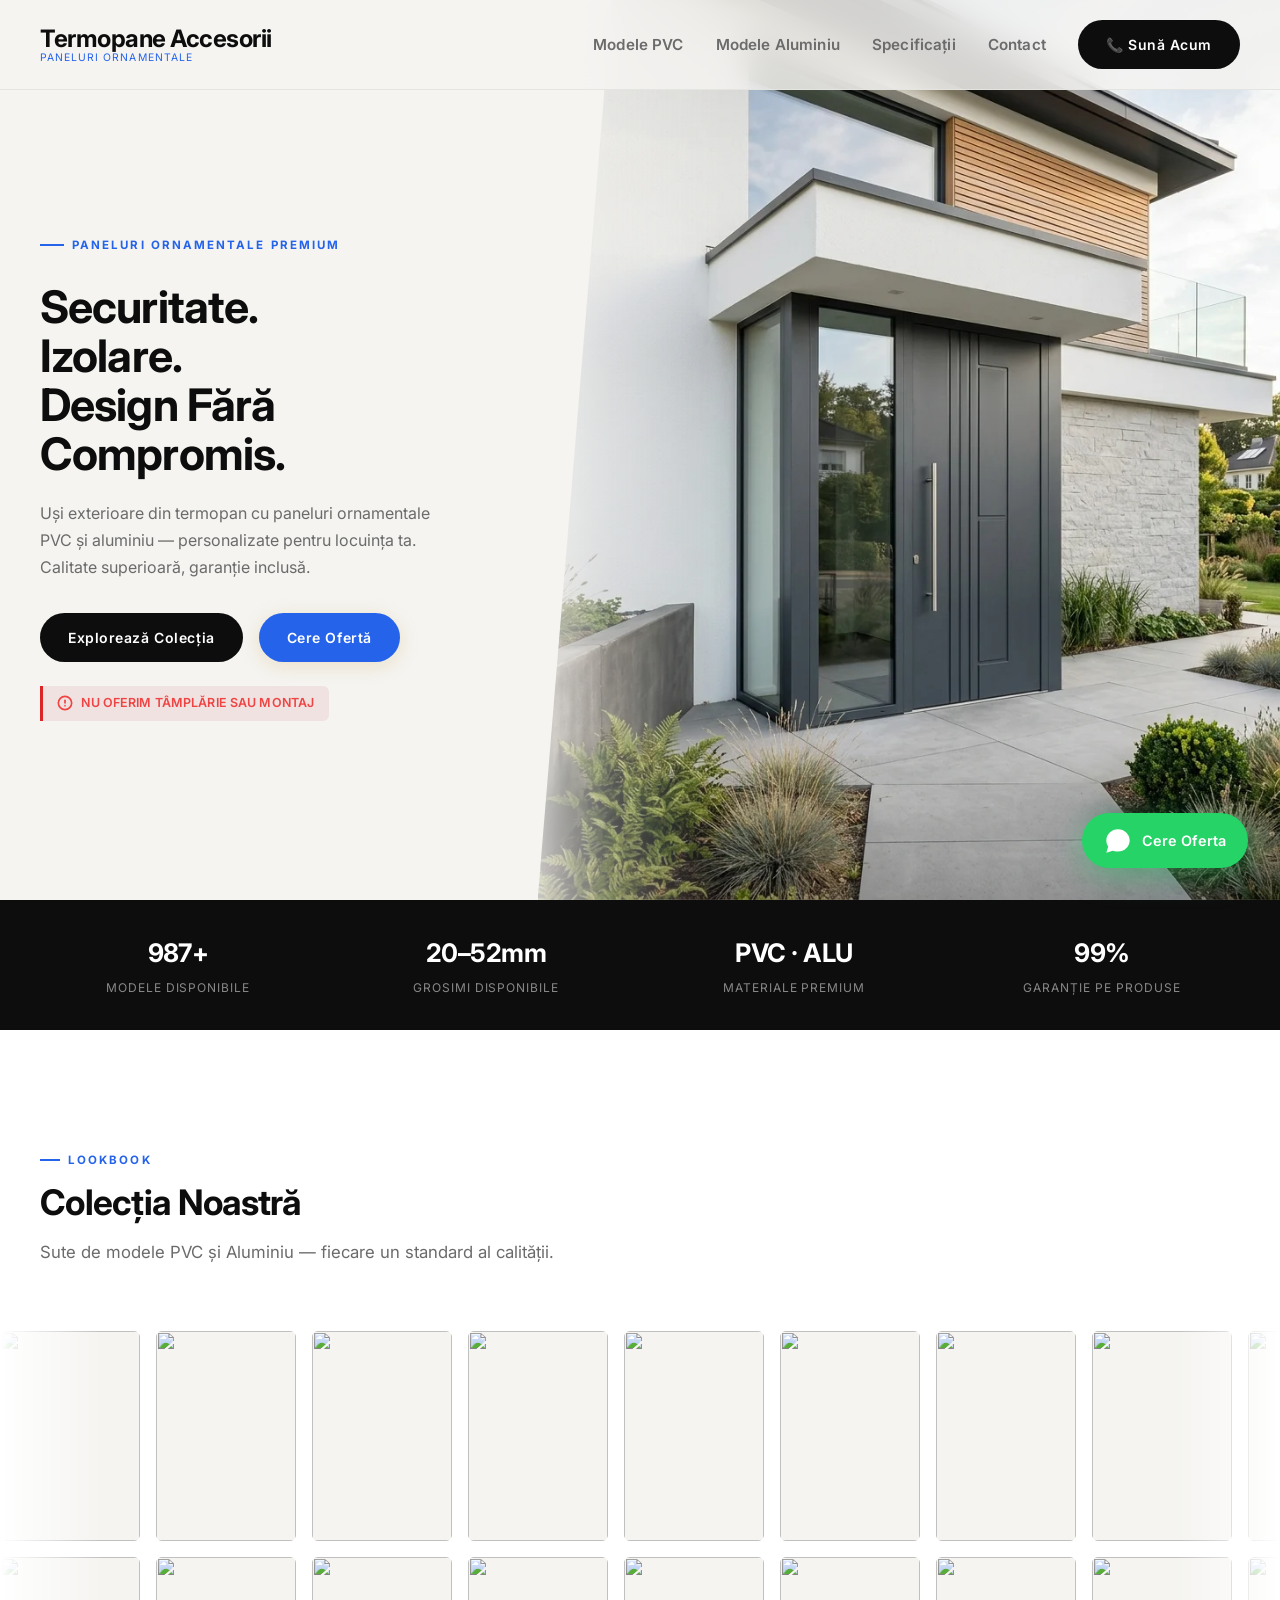
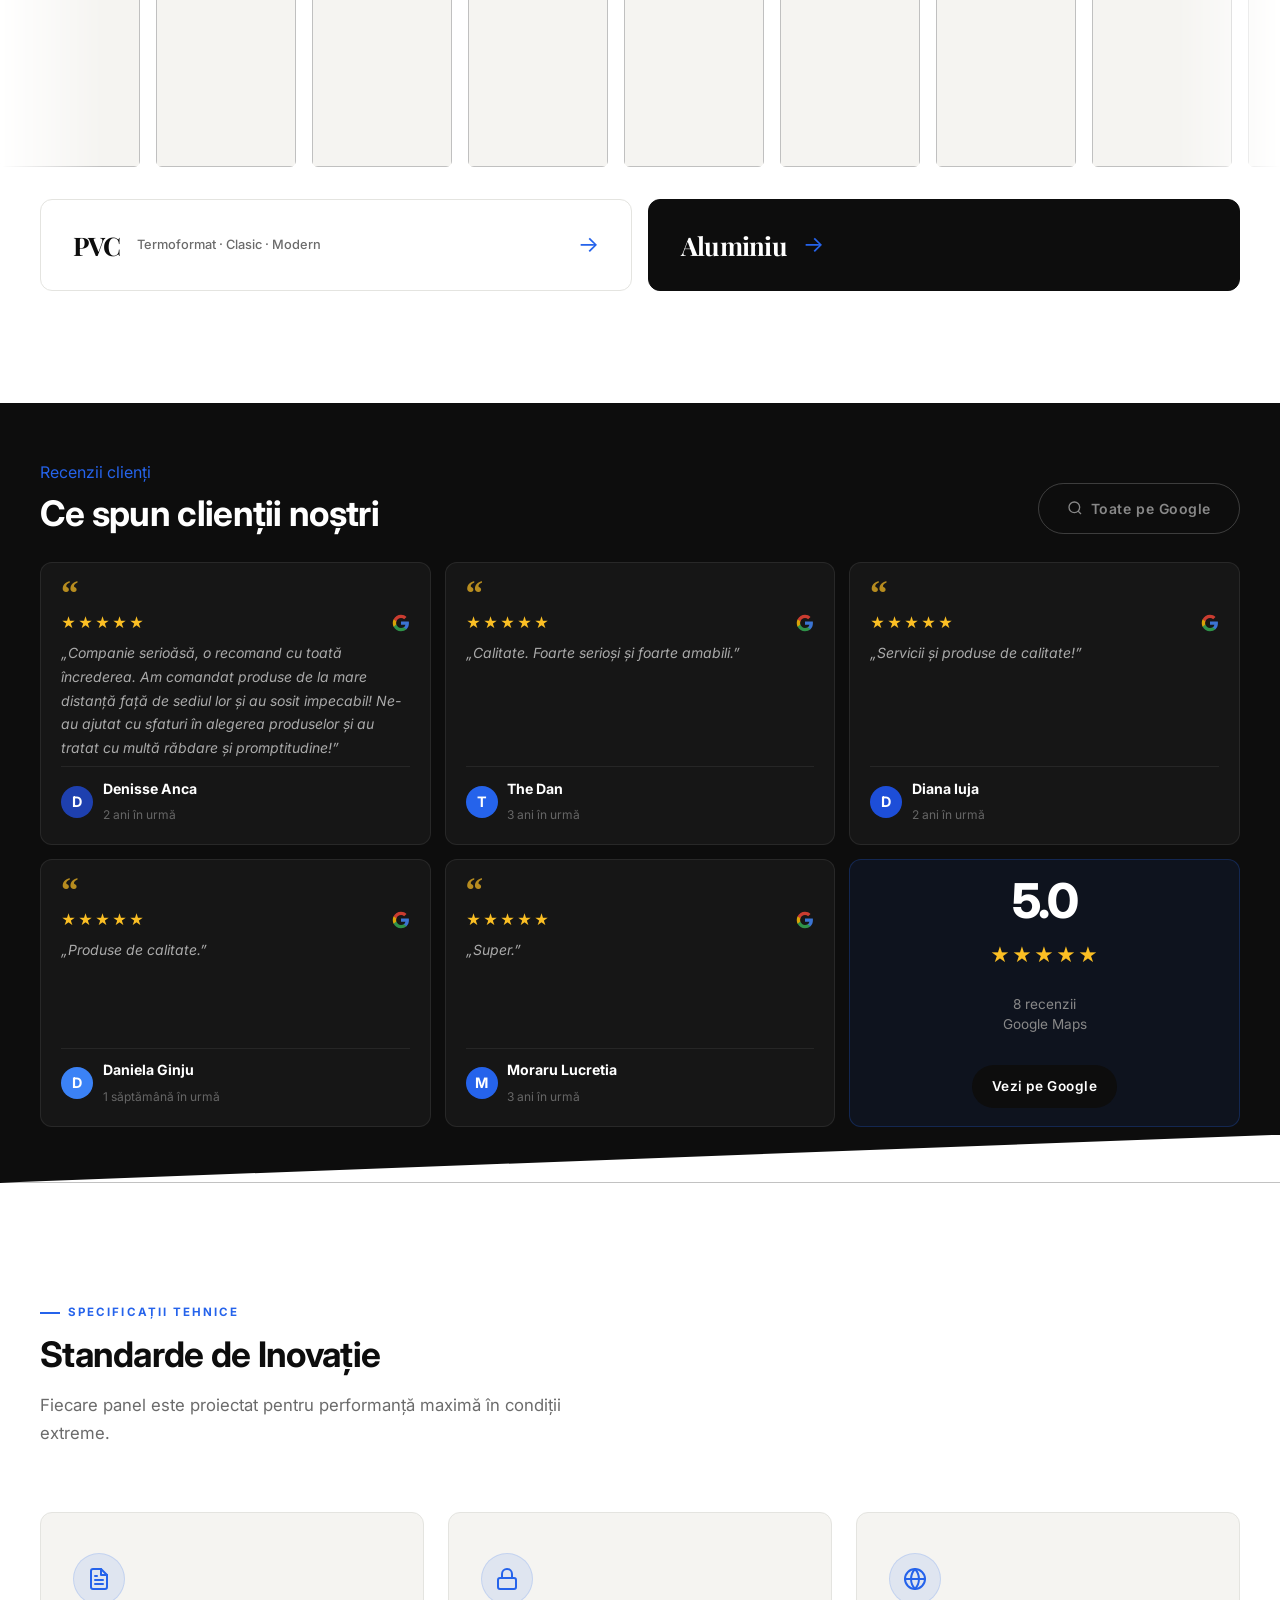
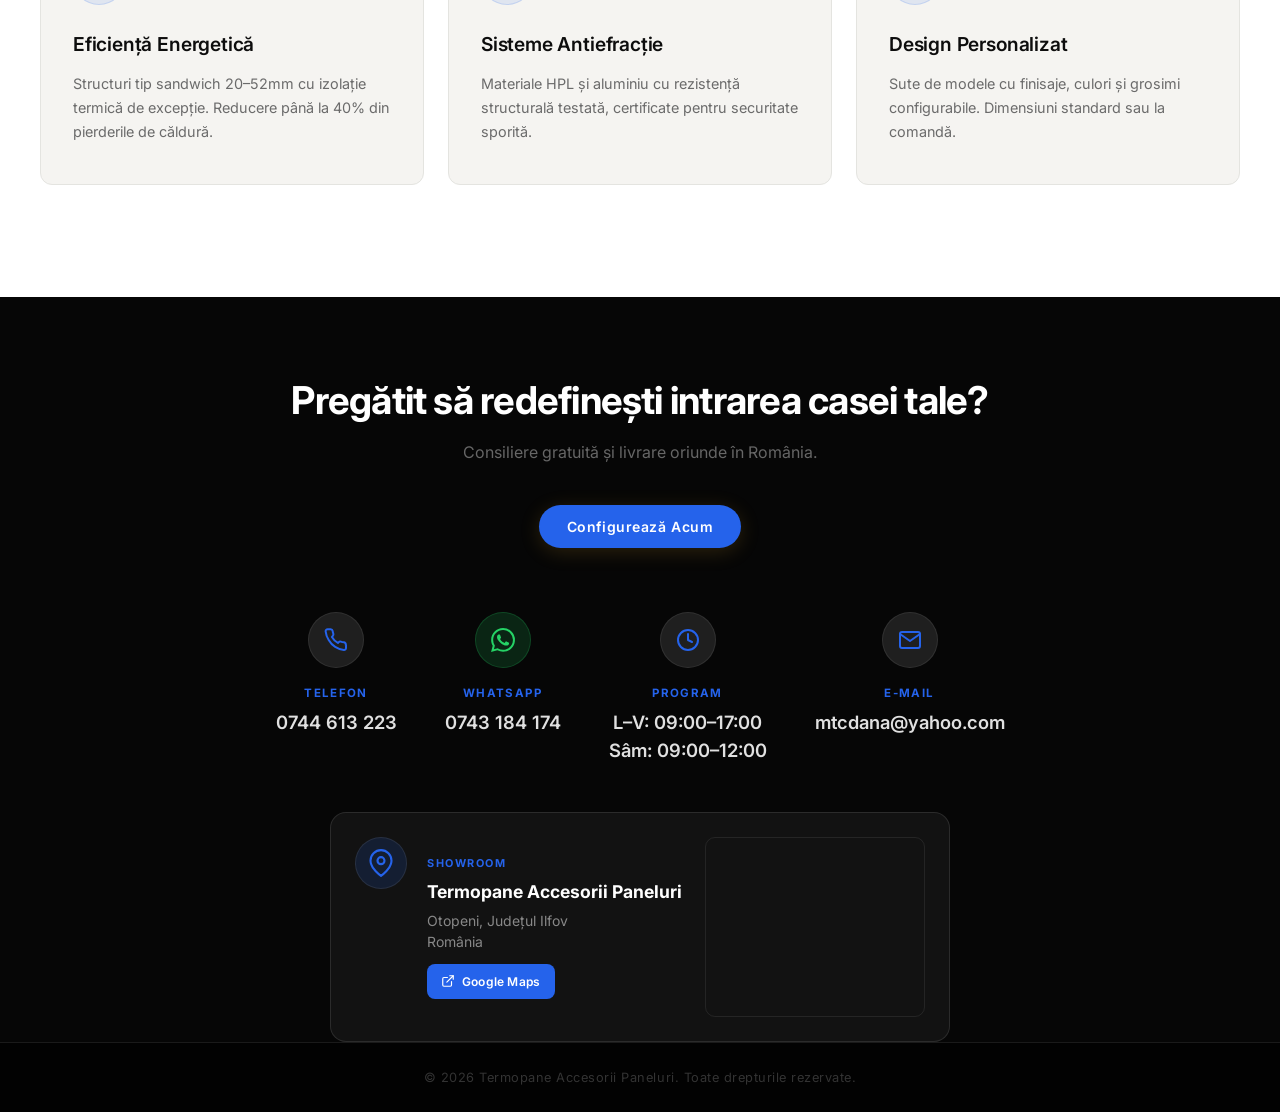
==== commit 49bc4dff: "Optimize PageSpeed: WebP images, Font Preloading, JS Reflow fixed" ====
--- a/website/index.html
+++ b/website/index.html
@@ -21,7 +21,7 @@
     <meta property="og:url" content="https://termopaneaccesorii.ro/">
     <meta property="og:title" content="Paneluri Ornamentale PVC și Aluminiu | Termopane Accesorii Paneluri">
     <meta property="og:description" content="45+ modele de paneluri ornamentale din PVC și aluminiu pentru uși termopan. Calitate superioară, livrare în toată România. ☎ 0744 613 223">
-    <meta property="og:image" content="https://termopaneaccesorii.ro/hero-door.png">
+    <meta property="og:image" content="https://termopaneaccesorii.ro/hero-door.webp">
     <meta property="og:image:width" content="1200">
     <meta property="og:image:height" content="630">
     <meta property="og:image:alt" content="Paneluri ornamentale PVC și aluminiu pentru uși termopan">
@@ -30,7 +30,7 @@
     <meta name="twitter:card" content="summary_large_image">
     <meta name="twitter:title" content="Paneluri Ornamentale PVC și Aluminiu | Termopane Accesorii Paneluri">
     <meta name="twitter:description" content="45+ modele premium de paneluri ornamentale PVC și aluminiu pentru uși termopan. Livrare România.">
-    <meta name="twitter:image" content="https://termopaneaccesorii.ro/hero-door.png">
+    <meta name="twitter:image" content="https://termopaneaccesorii.ro/hero-door.webp">
 
     <!-- ===== MOBILE / PWA ===== -->
     <meta name="theme-color" content="#0D0D0D">
@@ -49,12 +49,16 @@
     <!-- ===== PERFORMANCE / PRELOAD ===== -->
     <link rel="preconnect" href="https://fonts.googleapis.com">
     <link rel="preconnect" href="https://fonts.gstatic.com" crossorigin>
-    <link rel="preload" href="hero-door.png" as="image">
+    <link rel="preload" href="hero-door.webp" as="image">
     <link rel="preload" href="style.css" as="style">
     <link rel="dns-prefetch" href="https://drupanel.ro">
 
     <!-- ===== FONTS + CSS ===== -->
-    <link href="https://fonts.googleapis.com/css2?family=Inter:wght@400;500;600;700&family=Playfair+Display:ital,wght@0,400..700;1,400..700&display=swap" rel="stylesheet">
+    <link rel="preload" as="style" href="https://fonts.googleapis.com/css2?family=Inter:wght@400;500;600;700&family=Playfair+Display:ital,wght@0,400..700;1,400..700&display=swap">
+    <link rel="stylesheet" href="https://fonts.googleapis.com/css2?family=Inter:wght@400;500;600;700&family=Playfair+Display:ital,wght@0,400..700;1,400..700&display=swap" media="print" onload="this.media='all'">
+    <noscript>
+        <link rel="stylesheet" href="https://fonts.googleapis.com/css2?family=Inter:wght@400;500;600;700&family=Playfair+Display:ital,wght@0,400..700;1,400..700&display=swap">
+    </noscript>
     <link rel="stylesheet" href="style.css">
 
     <!-- ===== SCHEMA.ORG – LocalBusiness ===== -->
@@ -67,7 +71,7 @@
       "alternateName": "MTC Dana",
       "url": "https://termopaneaccesorii.ro",
       "logo": "https://termopaneaccesorii.ro/favicon.png",
-      "image": "https://termopaneaccesorii.ro/hero-door.png",
+      "image": "https://termopaneaccesorii.ro/hero-door.webp",
       "description": "Furnizor de paneluri ornamentale PVC și aluminiu pentru uși termopan. Livrare în toată România.",
       "telephone": "+40744613223",
       "priceRange": "$$",
@@ -158,8 +162,8 @@
     <header class="hero">
         <!-- Background image: sibling of content, not inside grid -->
         <div class="hero-image">
-            <img src="hero-door.png" alt="Ușă de intrare antracit modernă casă contemporană"
-                style="object-fit: cover;">
+            <img src="hero-door.webp" alt="Ușă de intrare antracit modernă casă contemporană"
+                style="object-fit: cover;" width="1024" height="1024">
         </div>
         <div class="container hero-content">
             <div class="hero-text">
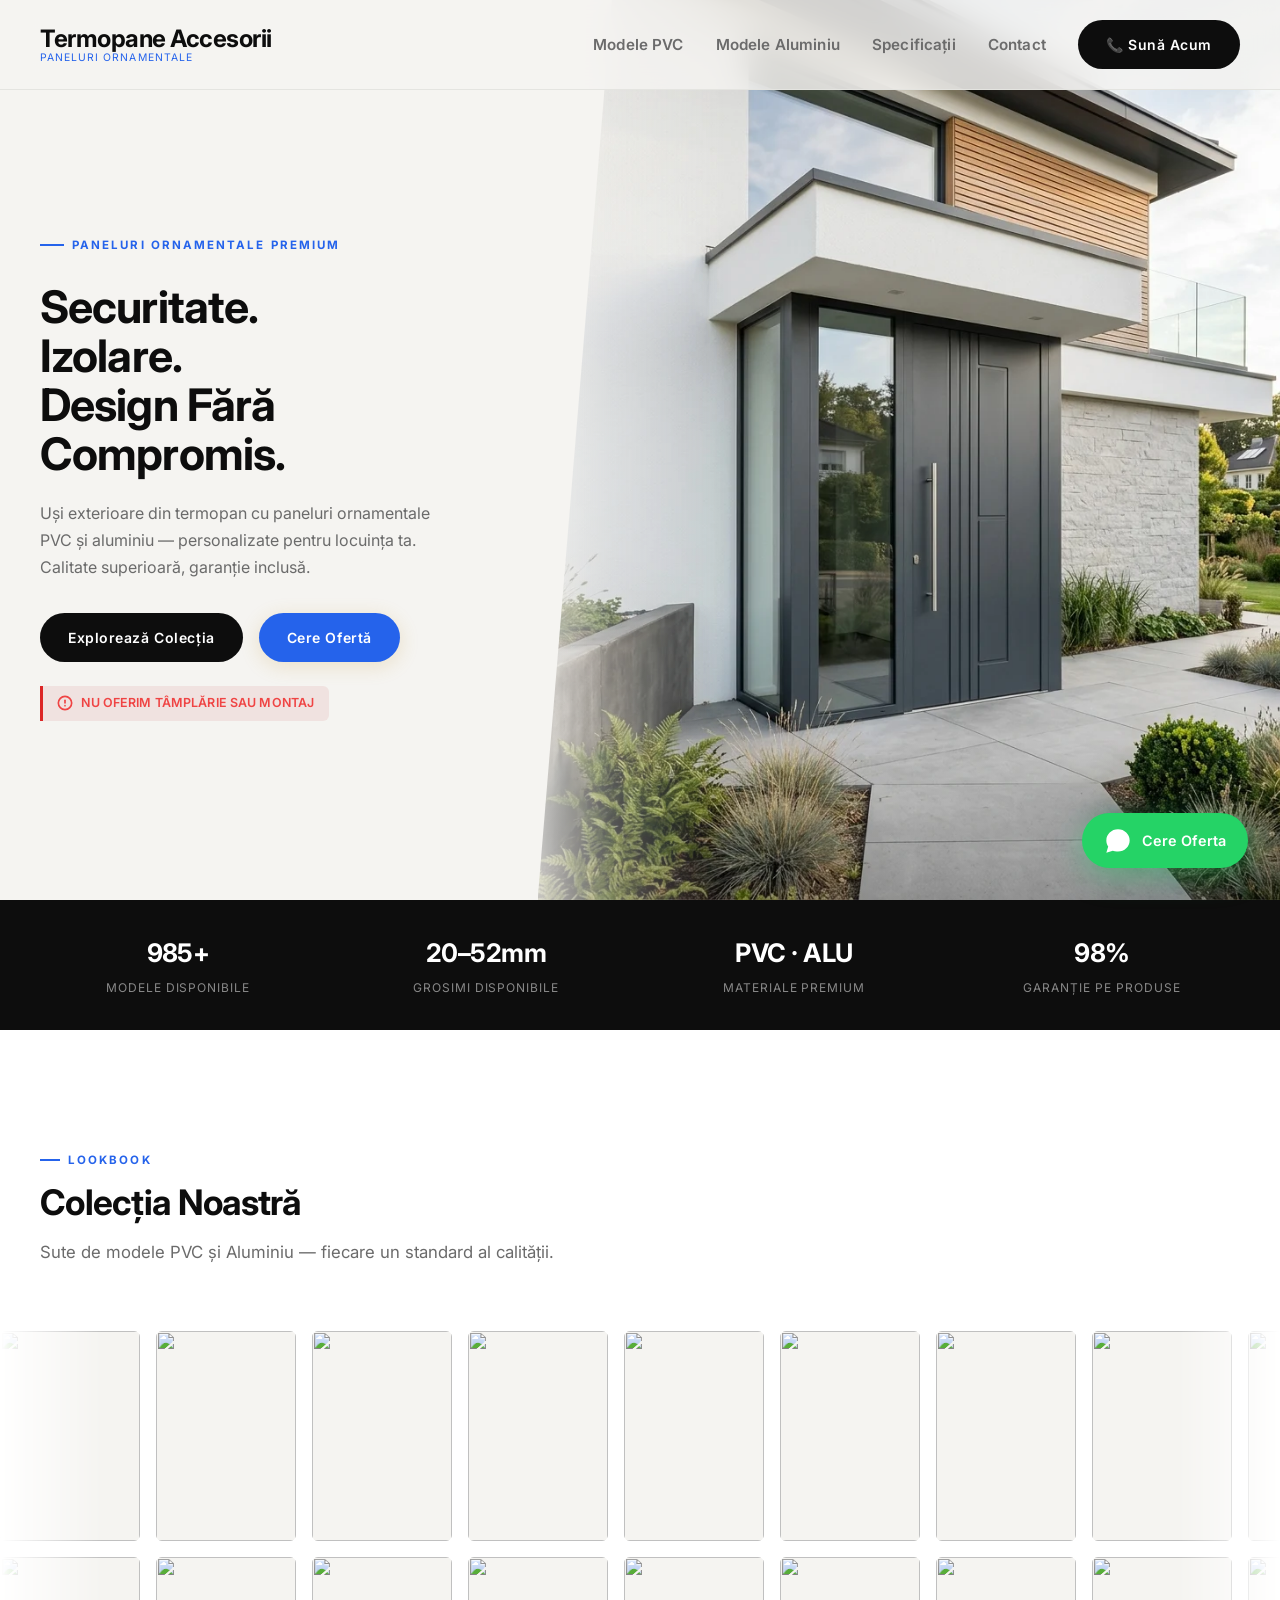
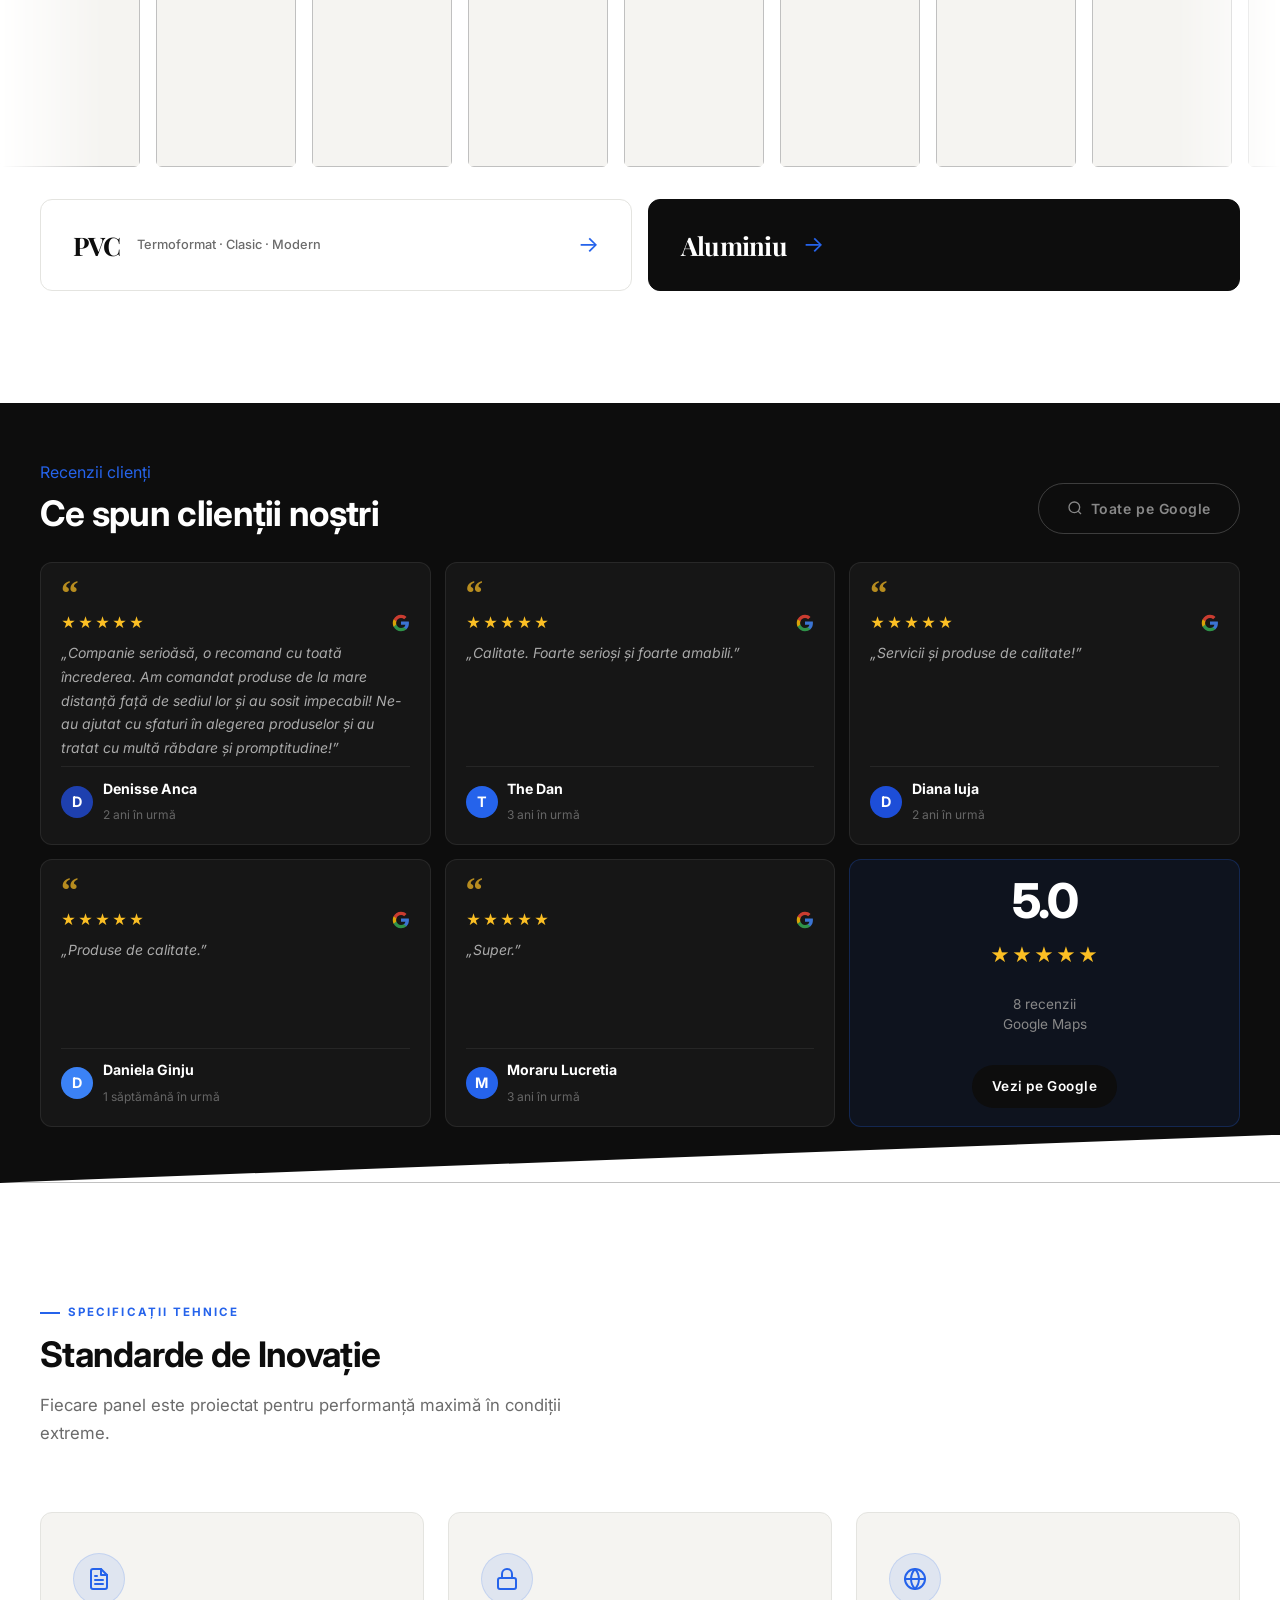
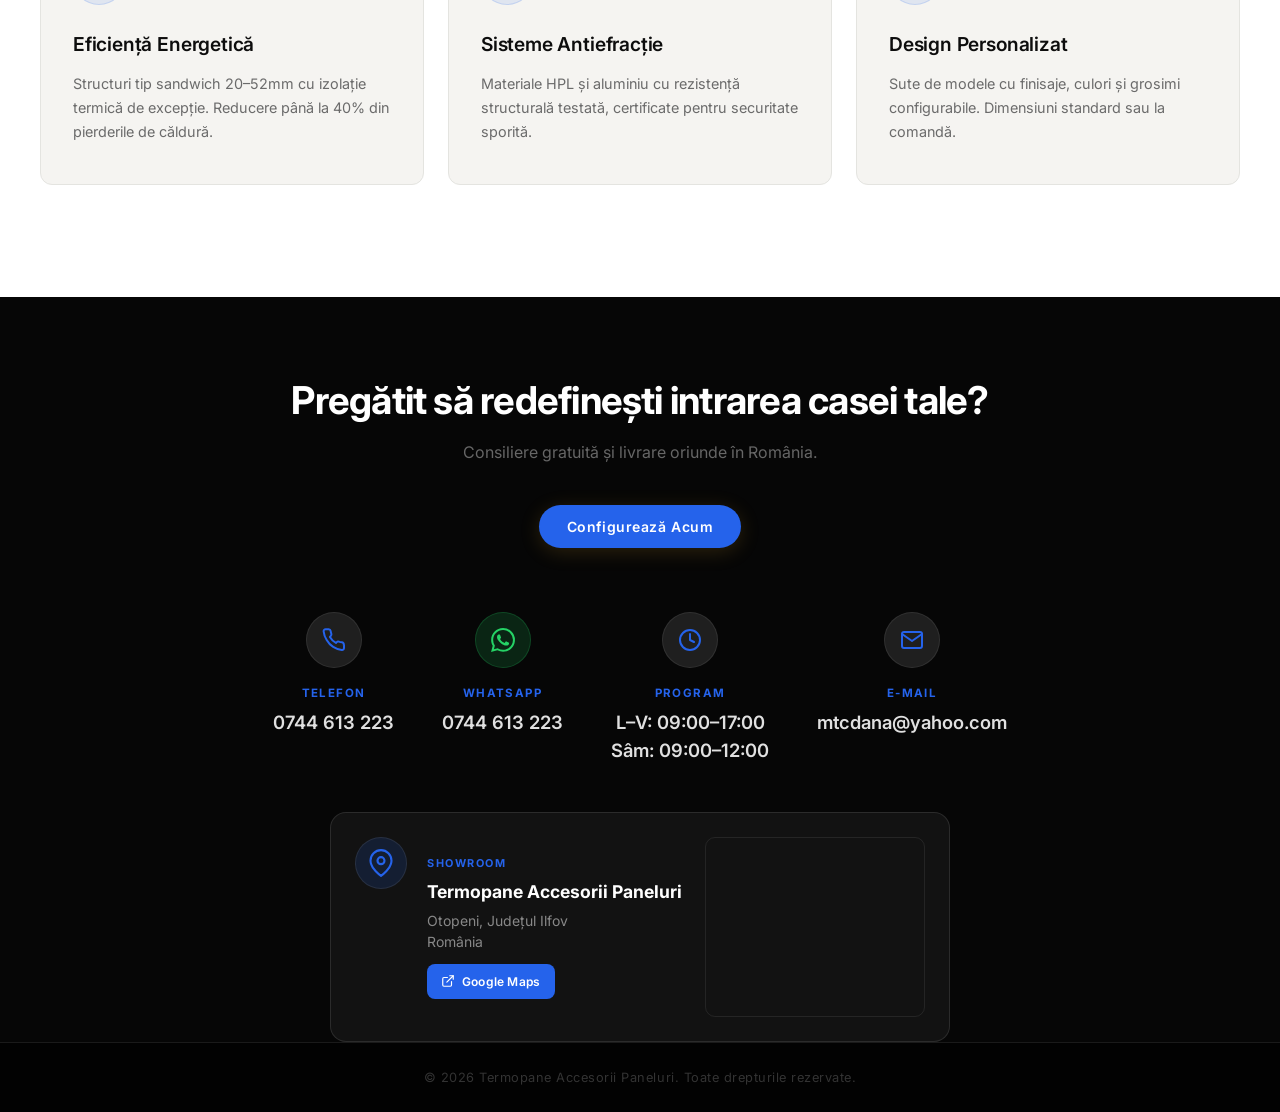
==== commit 778b7f2e: "Update phone numbers to 0744613223" ====
--- a/website/index.html
+++ b/website/index.html
@@ -500,7 +500,7 @@
                         </svg>
                     </div>
                     <span>WhatsApp</span>
-                    <a href="https://wa.me/40743184174" target="_blank">0743 184 174</a>
+                    <a href="https://wa.me/40744613223" target="_blank">0744 613 223</a>
                 </div>
                 <div class="contact-item">
                     <div class="contact-icon">
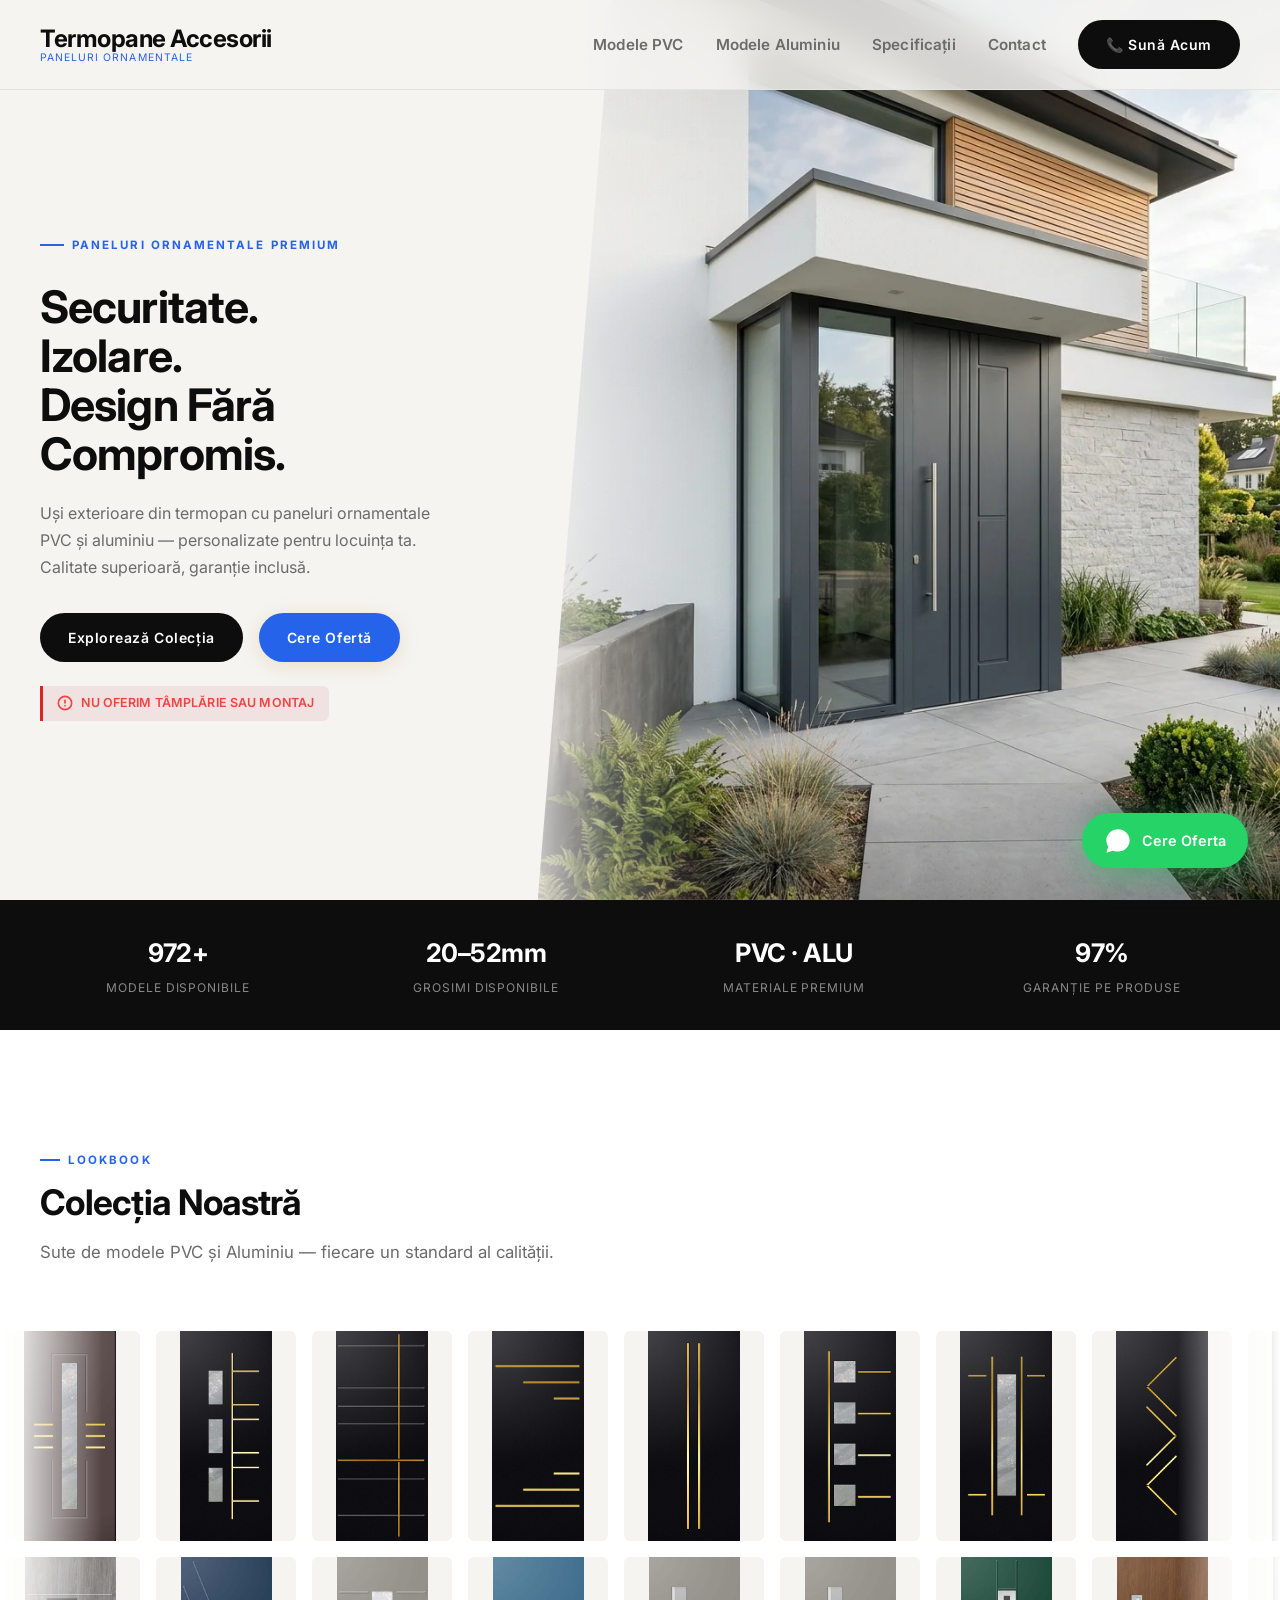
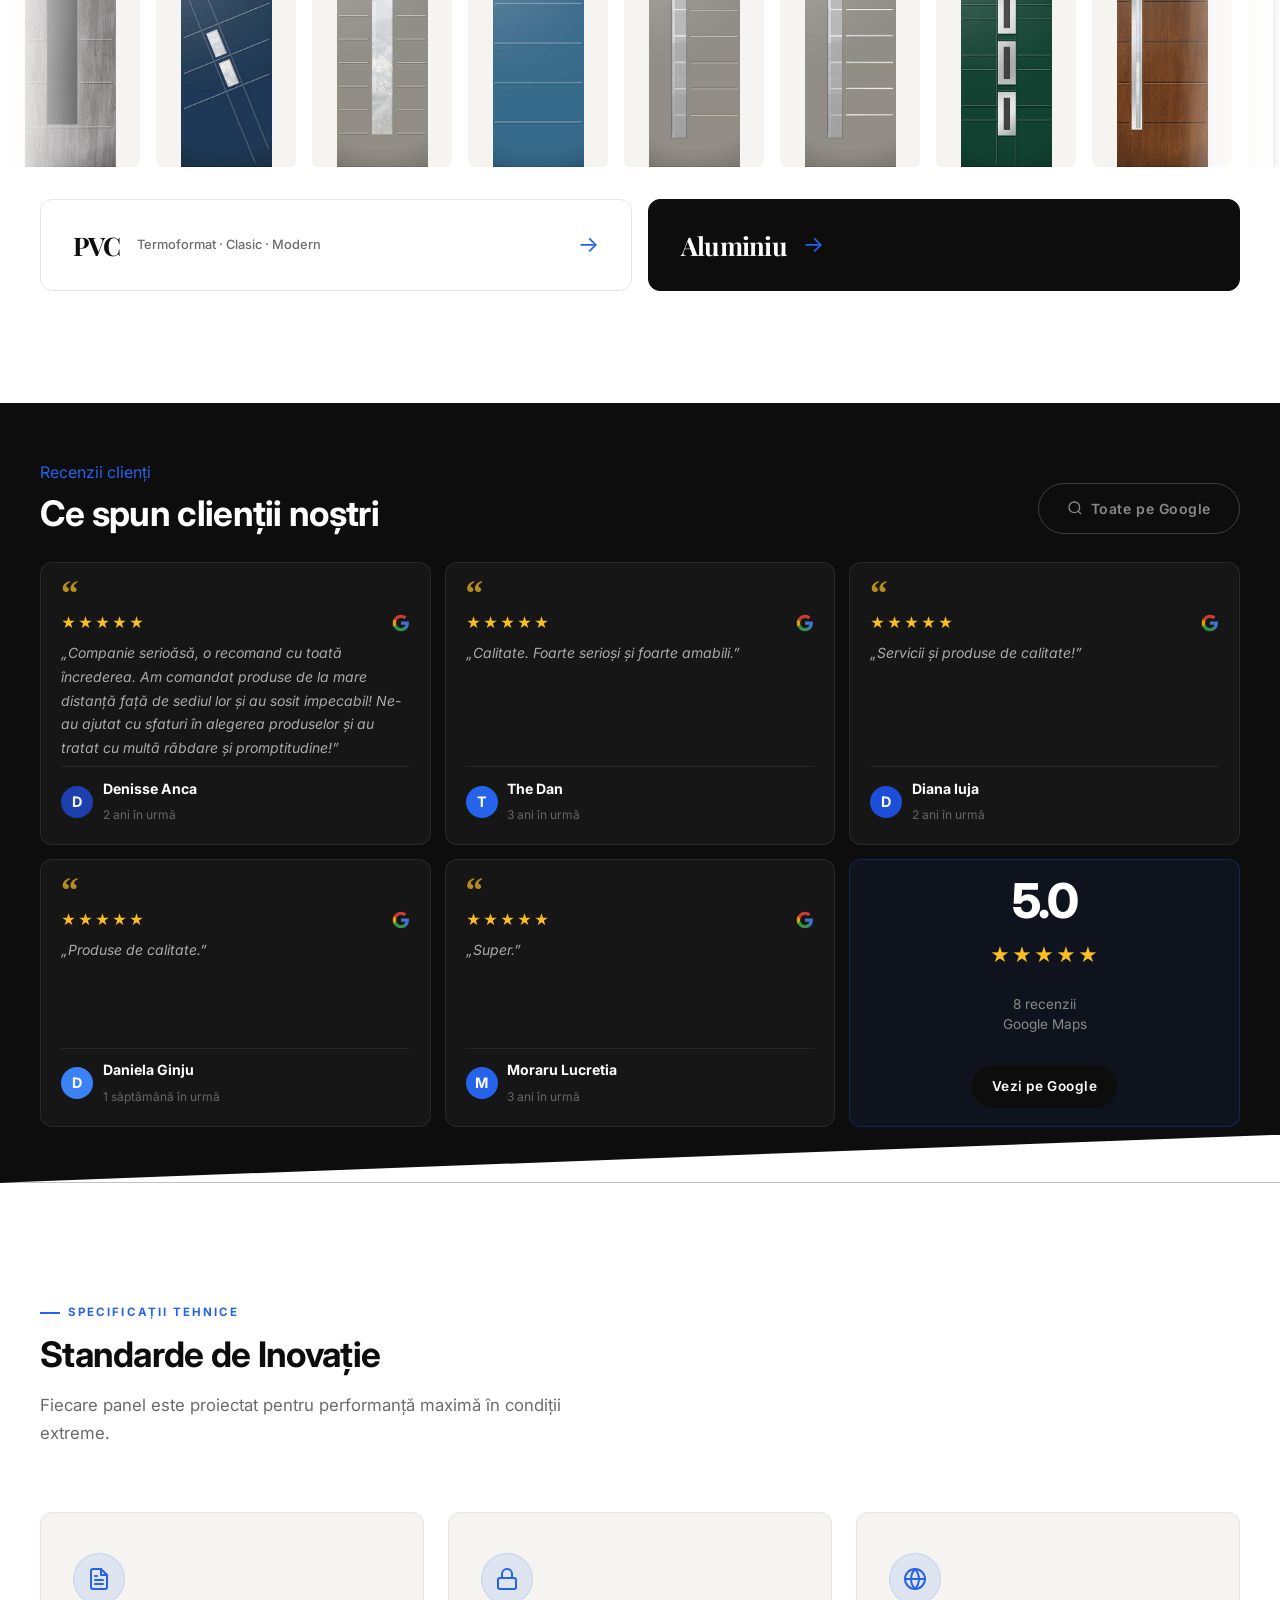
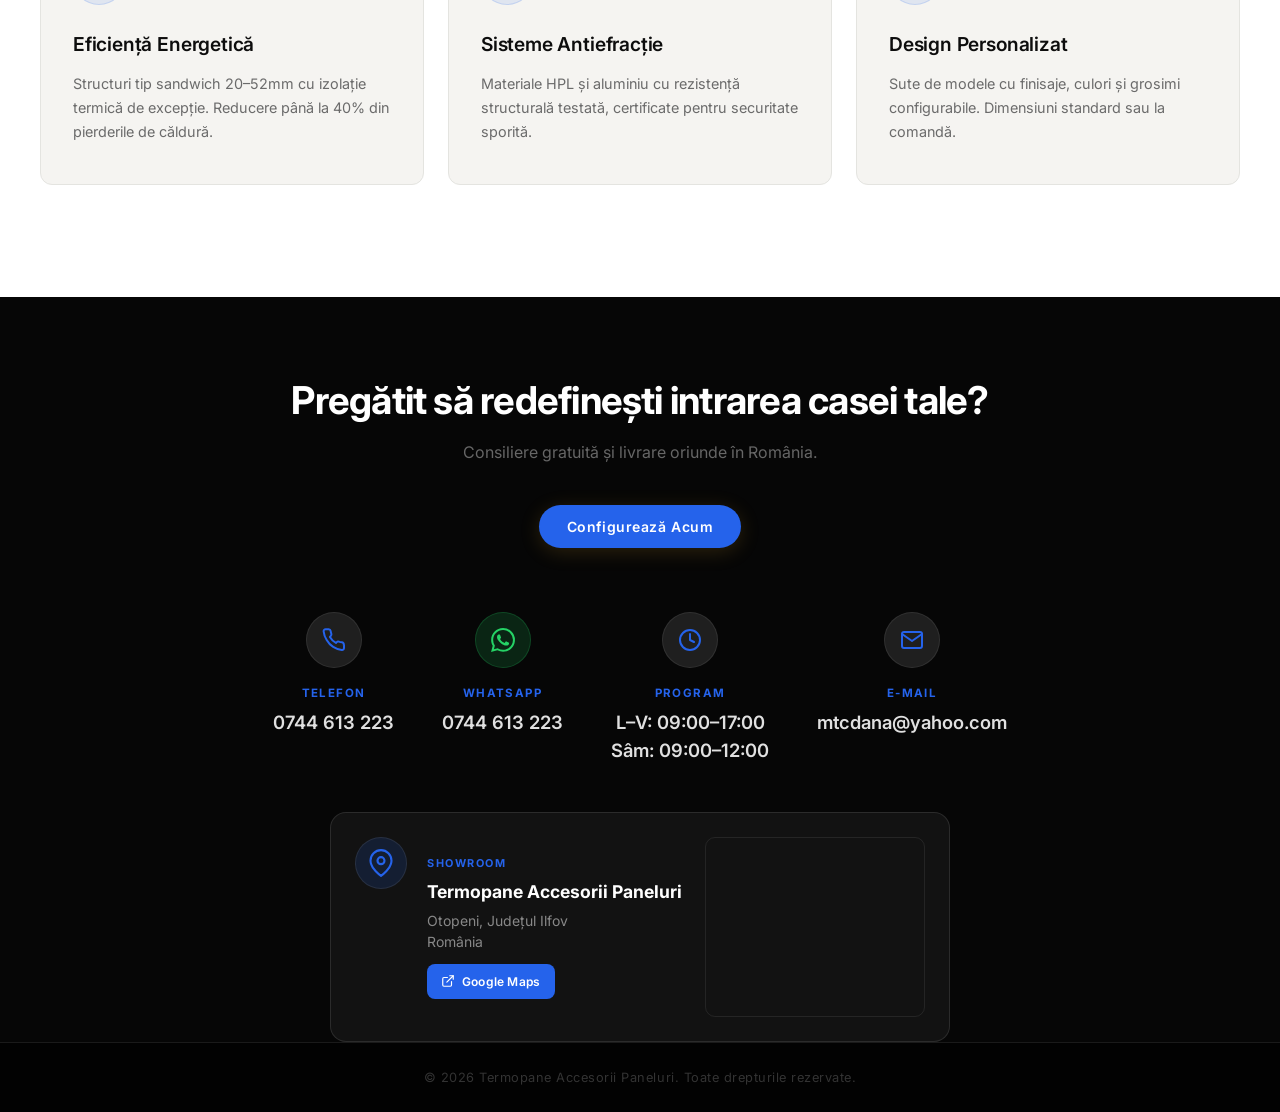
==== commit a2447a14: "Fix catalog images: descarcare locala din drupanel.ro/images/Panel Folderul website/images/ era gol," ====
--- a/website/index.html
+++ b/website/index.html
@@ -51,7 +51,7 @@
     <link rel="preconnect" href="https://fonts.gstatic.com" crossorigin>
     <link rel="preload" href="hero-door.webp" as="image">
     <link rel="preload" href="style.css" as="style">
-    <link rel="dns-prefetch" href="https://drupanel.ro">
+
 
     <!-- ===== FONTS + CSS ===== -->
     <link rel="preload" as="style" href="https://fonts.googleapis.com/css2?family=Inter:wght@400;500;600;700&family=Playfair+Display:ital,wght@0,400..700;1,400..700&display=swap">
@@ -223,46 +223,46 @@
         <!-- Row 1: scrolls left (all PVC + ALU) -->
         <div class="panels-marquee" aria-hidden="true">
             <div class="panels-track">
-                <div class="panel-thumb"><img src="https://drupanel.ro/images/Produs/1773044836852_poza_v48t3j.jpg"
-                        alt=""></div>
-                <div class="panel-thumb"><img src="https://drupanel.ro/images/Produs/1773044891984_poza_ye8uys.jpg"
-                        alt=""></div>
-                <div class="panel-thumb"><img src="https://drupanel.ro/images/Produs/1773314586226_poza_cv4f47.jpg"
-                        alt=""></div>
-                <div class="panel-thumb"><img src="https://drupanel.ro/images/Produs/1773045013810_poza_yg0ycd.jpg"
-                        alt=""></div>
-                <div class="panel-thumb"><img src="https://drupanel.ro/images/Produs/1773045079263_poza_ej9j7n.jpg"
-                        alt=""></div>
-                <div class="panel-thumb"><img src="https://drupanel.ro/images/Produs/1773045125300_poza_al85r4.jpg"
-                        alt=""></div>
-                <div class="panel-thumb"><img src="https://drupanel.ro/images/Produs/1773045171190_poza_vdkhet.jpg"
-                        alt=""></div>
-                <div class="panel-thumb"><img src="https://drupanel.ro/images/Produs/1773314763026_poza_voktfb.jpg"
-                        alt=""></div>
-                <div class="panel-thumb"><img src="https://drupanel.ro/images/Produs/1773045257758_poza_zunsi0.jpg"
-                        alt=""></div>
-                <div class="panel-thumb"><img src="https://drupanel.ro/images/Produs/1773045285517_poza_7hrgzi.jpg"
+                <div class="panel-thumb"><img src="images/1773044836852_poza_v48t3j.jpg"
+                        alt=""></div>
+                <div class="panel-thumb"><img src="images/1773044891984_poza_ye8uys.jpg"
+                        alt=""></div>
+                <div class="panel-thumb"><img src="images/1773314586226_poza_cv4f47.jpg"
+                        alt=""></div>
+                <div class="panel-thumb"><img src="images/1773045013810_poza_yg0ycd.jpg"
+                        alt=""></div>
+                <div class="panel-thumb"><img src="images/1773045079263_poza_ej9j7n.jpg"
+                        alt=""></div>
+                <div class="panel-thumb"><img src="images/1773045125300_poza_al85r4.jpg"
+                        alt=""></div>
+                <div class="panel-thumb"><img src="images/1773045171190_poza_vdkhet.jpg"
+                        alt=""></div>
+                <div class="panel-thumb"><img src="images/1773314763026_poza_voktfb.jpg"
+                        alt=""></div>
+                <div class="panel-thumb"><img src="images/1773045257758_poza_zunsi0.jpg"
+                        alt=""></div>
+                <div class="panel-thumb"><img src="images/1773045285517_poza_7hrgzi.jpg"
                         alt=""></div>
                 <!-- duplicate for seamless loop -->
-                <div class="panel-thumb"><img src="https://drupanel.ro/images/Produs/1773044836852_poza_v48t3j.jpg"
-                        alt=""></div>
-                <div class="panel-thumb"><img src="https://drupanel.ro/images/Produs/1773044891984_poza_ye8uys.jpg"
-                        alt=""></div>
-                <div class="panel-thumb"><img src="https://drupanel.ro/images/Produs/1773314586226_poza_cv4f47.jpg"
-                        alt=""></div>
-                <div class="panel-thumb"><img src="https://drupanel.ro/images/Produs/1773045013810_poza_yg0ycd.jpg"
-                        alt=""></div>
-                <div class="panel-thumb"><img src="https://drupanel.ro/images/Produs/1773045079263_poza_ej9j7n.jpg"
-                        alt=""></div>
-                <div class="panel-thumb"><img src="https://drupanel.ro/images/Produs/1773045125300_poza_al85r4.jpg"
-                        alt=""></div>
-                <div class="panel-thumb"><img src="https://drupanel.ro/images/Produs/1773045171190_poza_vdkhet.jpg"
-                        alt=""></div>
-                <div class="panel-thumb"><img src="https://drupanel.ro/images/Produs/1773314763026_poza_voktfb.jpg"
-                        alt=""></div>
-                <div class="panel-thumb"><img src="https://drupanel.ro/images/Produs/1773045257758_poza_zunsi0.jpg"
-                        alt=""></div>
-                <div class="panel-thumb"><img src="https://drupanel.ro/images/Produs/1773045285517_poza_7hrgzi.jpg"
+                <div class="panel-thumb"><img src="images/1773044836852_poza_v48t3j.jpg"
+                        alt=""></div>
+                <div class="panel-thumb"><img src="images/1773044891984_poza_ye8uys.jpg"
+                        alt=""></div>
+                <div class="panel-thumb"><img src="images/1773314586226_poza_cv4f47.jpg"
+                        alt=""></div>
+                <div class="panel-thumb"><img src="images/1773045013810_poza_yg0ycd.jpg"
+                        alt=""></div>
+                <div class="panel-thumb"><img src="images/1773045079263_poza_ej9j7n.jpg"
+                        alt=""></div>
+                <div class="panel-thumb"><img src="images/1773045125300_poza_al85r4.jpg"
+                        alt=""></div>
+                <div class="panel-thumb"><img src="images/1773045171190_poza_vdkhet.jpg"
+                        alt=""></div>
+                <div class="panel-thumb"><img src="images/1773314763026_poza_voktfb.jpg"
+                        alt=""></div>
+                <div class="panel-thumb"><img src="images/1773045257758_poza_zunsi0.jpg"
+                        alt=""></div>
+                <div class="panel-thumb"><img src="images/1773045285517_poza_7hrgzi.jpg"
                         alt=""></div>
             </div>
         </div>
@@ -270,46 +270,46 @@
         <!-- Row 2: scrolls right (all ALU models) -->
         <div class="panels-marquee" aria-hidden="true" style="margin-top: 1rem;">
             <div class="panels-track panels-track--reverse">
-                <div class="panel-thumb"><img src="https://drupanel.ro/images/Produs/r2501_-_roluit_poza_079e0.jpg"
-                        alt=""></div>
-                <div class="panel-thumb"><img src="https://drupanel.ro/images/Produs/r2502_-_roluit_poza_c8730.jpg"
-                        alt=""></div>
-                <div class="panel-thumb"><img src="https://drupanel.ro/images/Produs/r2503_-_roluit_poza_1b904.jpg"
-                        alt=""></div>
-                <div class="panel-thumb"><img src="https://drupanel.ro/images/Produs/r2504_-_roluit_poza_85ddf.jpg"
-                        alt=""></div>
-                <div class="panel-thumb"><img src="https://drupanel.ro/images/Produs/r2505a_-_roluit_poza_03da3.jpg"
-                        alt=""></div>
-                <div class="panel-thumb"><img src="https://drupanel.ro/images/Produs/r2505b_-_roluit_poza_d3884.jpg"
-                        alt=""></div>
-                <div class="panel-thumb"><img src="https://drupanel.ro/images/Produs/r2506_-_roluit_poza_b1184.jpg"
-                        alt=""></div>
-                <div class="panel-thumb"><img src="https://drupanel.ro/images/Produs/r2507_-_roluit_poza_bcd82.jpg"
-                        alt=""></div>
-                <div class="panel-thumb"><img src="https://drupanel.ro/images/Produs/r2508_-_roluit_poza_b44b0.jpg"
-                        alt=""></div>
-                <div class="panel-thumb"><img src="https://drupanel.ro/images/Produs/r2509_-_roluit_poza_db07b.jpg"
+                <div class="panel-thumb"><img src="images/r2501_-_roluit_poza_079e0.jpg"
+                        alt=""></div>
+                <div class="panel-thumb"><img src="images/r2502_-_roluit_poza_c8730.jpg"
+                        alt=""></div>
+                <div class="panel-thumb"><img src="images/r2503_-_roluit_poza_1b904.jpg"
+                        alt=""></div>
+                <div class="panel-thumb"><img src="images/r2504_-_roluit_poza_85ddf.jpg"
+                        alt=""></div>
+                <div class="panel-thumb"><img src="images/r2505a_-_roluit_poza_03da3.jpg"
+                        alt=""></div>
+                <div class="panel-thumb"><img src="images/r2505b_-_roluit_poza_d3884.jpg"
+                        alt=""></div>
+                <div class="panel-thumb"><img src="images/r2506_-_roluit_poza_b1184.jpg"
+                        alt=""></div>
+                <div class="panel-thumb"><img src="images/r2507_-_roluit_poza_bcd82.jpg"
+                        alt=""></div>
+                <div class="panel-thumb"><img src="images/r2508_-_roluit_poza_b44b0.jpg"
+                        alt=""></div>
+                <div class="panel-thumb"><img src="images/r2509_-_roluit_poza_db07b.jpg"
                         alt=""></div>
                 <!-- duplicate -->
-                <div class="panel-thumb"><img src="https://drupanel.ro/images/Produs/r2501_-_roluit_poza_079e0.jpg"
-                        alt=""></div>
-                <div class="panel-thumb"><img src="https://drupanel.ro/images/Produs/r2502_-_roluit_poza_c8730.jpg"
-                        alt=""></div>
-                <div class="panel-thumb"><img src="https://drupanel.ro/images/Produs/r2503_-_roluit_poza_1b904.jpg"
-                        alt=""></div>
-                <div class="panel-thumb"><img src="https://drupanel.ro/images/Produs/r2504_-_roluit_poza_85ddf.jpg"
-                        alt=""></div>
-                <div class="panel-thumb"><img src="https://drupanel.ro/images/Produs/r2505a_-_roluit_poza_03da3.jpg"
-                        alt=""></div>
-                <div class="panel-thumb"><img src="https://drupanel.ro/images/Produs/r2505b_-_roluit_poza_d3884.jpg"
-                        alt=""></div>
-                <div class="panel-thumb"><img src="https://drupanel.ro/images/Produs/r2506_-_roluit_poza_b1184.jpg"
-                        alt=""></div>
-                <div class="panel-thumb"><img src="https://drupanel.ro/images/Produs/r2507_-_roluit_poza_bcd82.jpg"
-                        alt=""></div>
-                <div class="panel-thumb"><img src="https://drupanel.ro/images/Produs/r2508_-_roluit_poza_b44b0.jpg"
-                        alt=""></div>
-                <div class="panel-thumb"><img src="https://drupanel.ro/images/Produs/r2509_-_roluit_poza_db07b.jpg"
+                <div class="panel-thumb"><img src="images/r2501_-_roluit_poza_079e0.jpg"
+                        alt=""></div>
+                <div class="panel-thumb"><img src="images/r2502_-_roluit_poza_c8730.jpg"
+                        alt=""></div>
+                <div class="panel-thumb"><img src="images/r2503_-_roluit_poza_1b904.jpg"
+                        alt=""></div>
+                <div class="panel-thumb"><img src="images/r2504_-_roluit_poza_85ddf.jpg"
+                        alt=""></div>
+                <div class="panel-thumb"><img src="images/r2505a_-_roluit_poza_03da3.jpg"
+                        alt=""></div>
+                <div class="panel-thumb"><img src="images/r2505b_-_roluit_poza_d3884.jpg"
+                        alt=""></div>
+                <div class="panel-thumb"><img src="images/r2506_-_roluit_poza_b1184.jpg"
+                        alt=""></div>
+                <div class="panel-thumb"><img src="images/r2507_-_roluit_poza_bcd82.jpg"
+                        alt=""></div>
+                <div class="panel-thumb"><img src="images/r2508_-_roluit_poza_b44b0.jpg"
+                        alt=""></div>
+                <div class="panel-thumb"><img src="images/r2509_-_roluit_poza_db07b.jpg"
                         alt=""></div>
             </div>
         </div>
